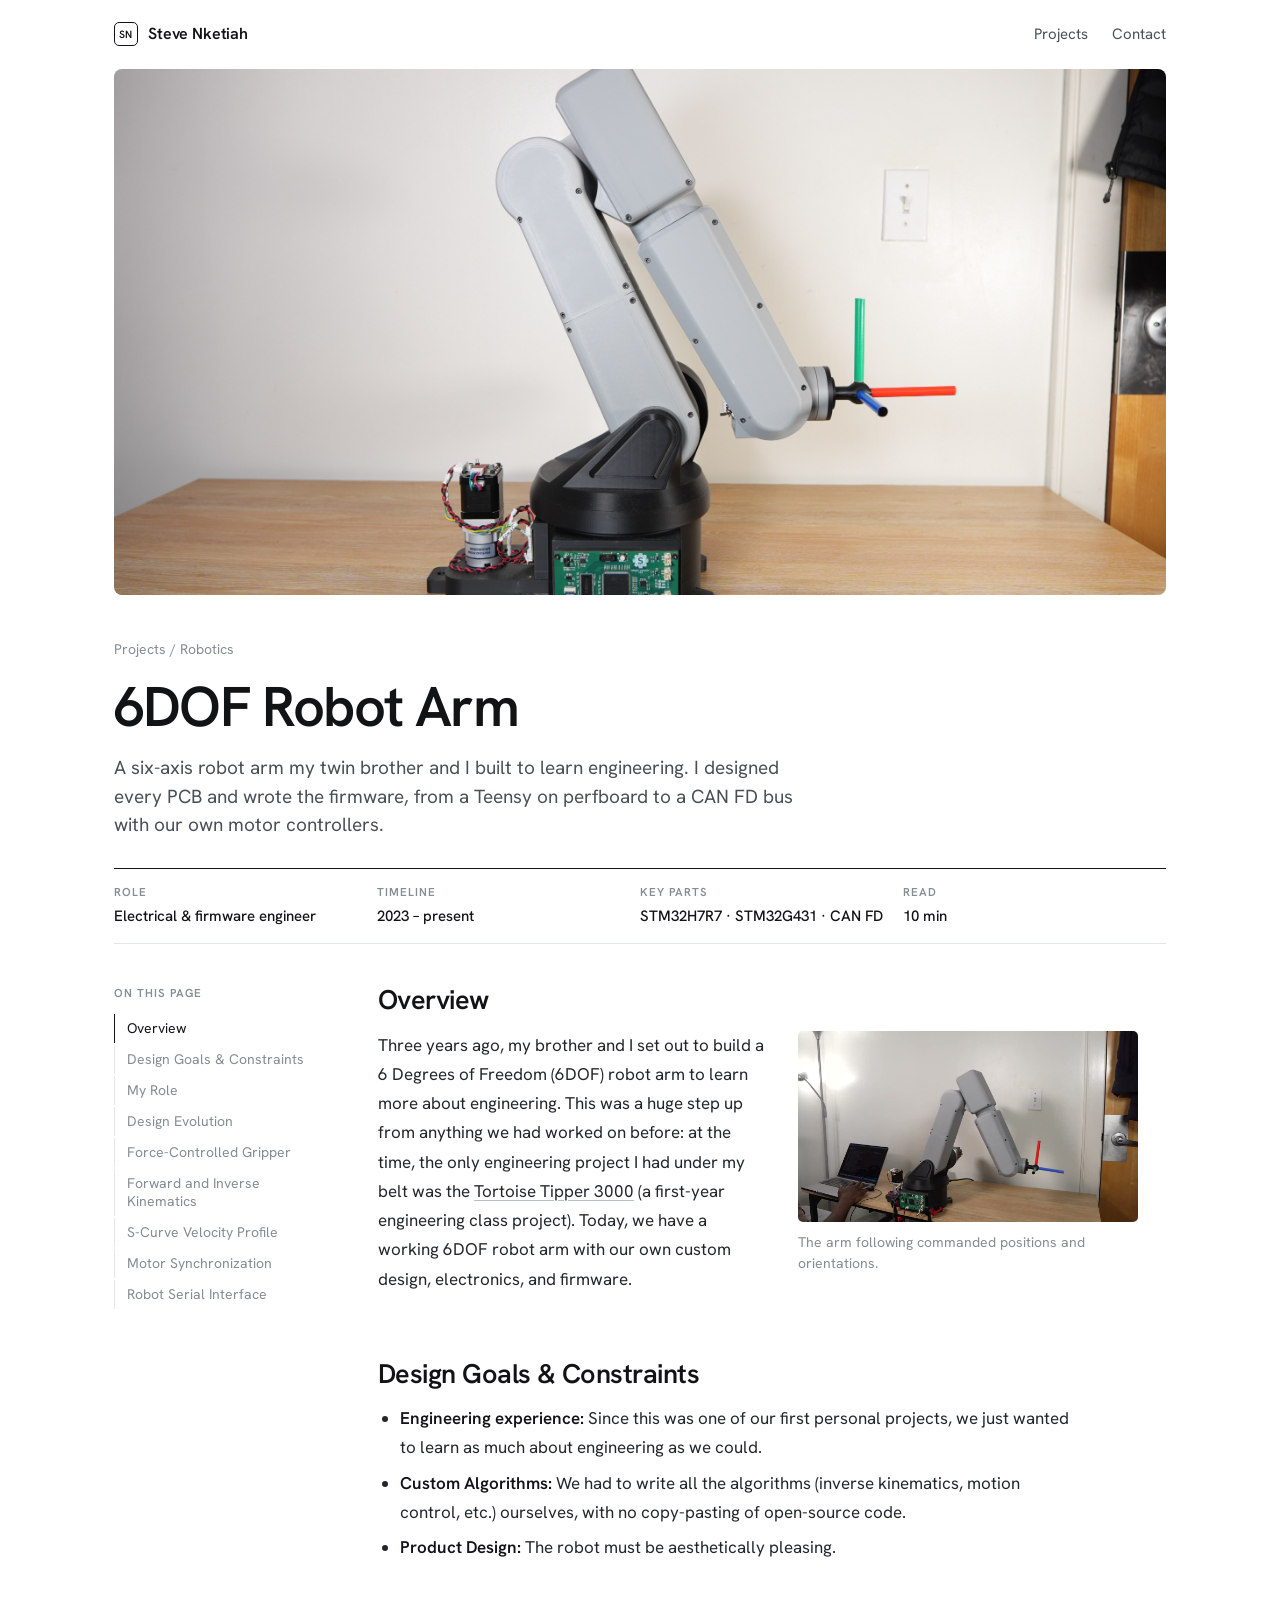
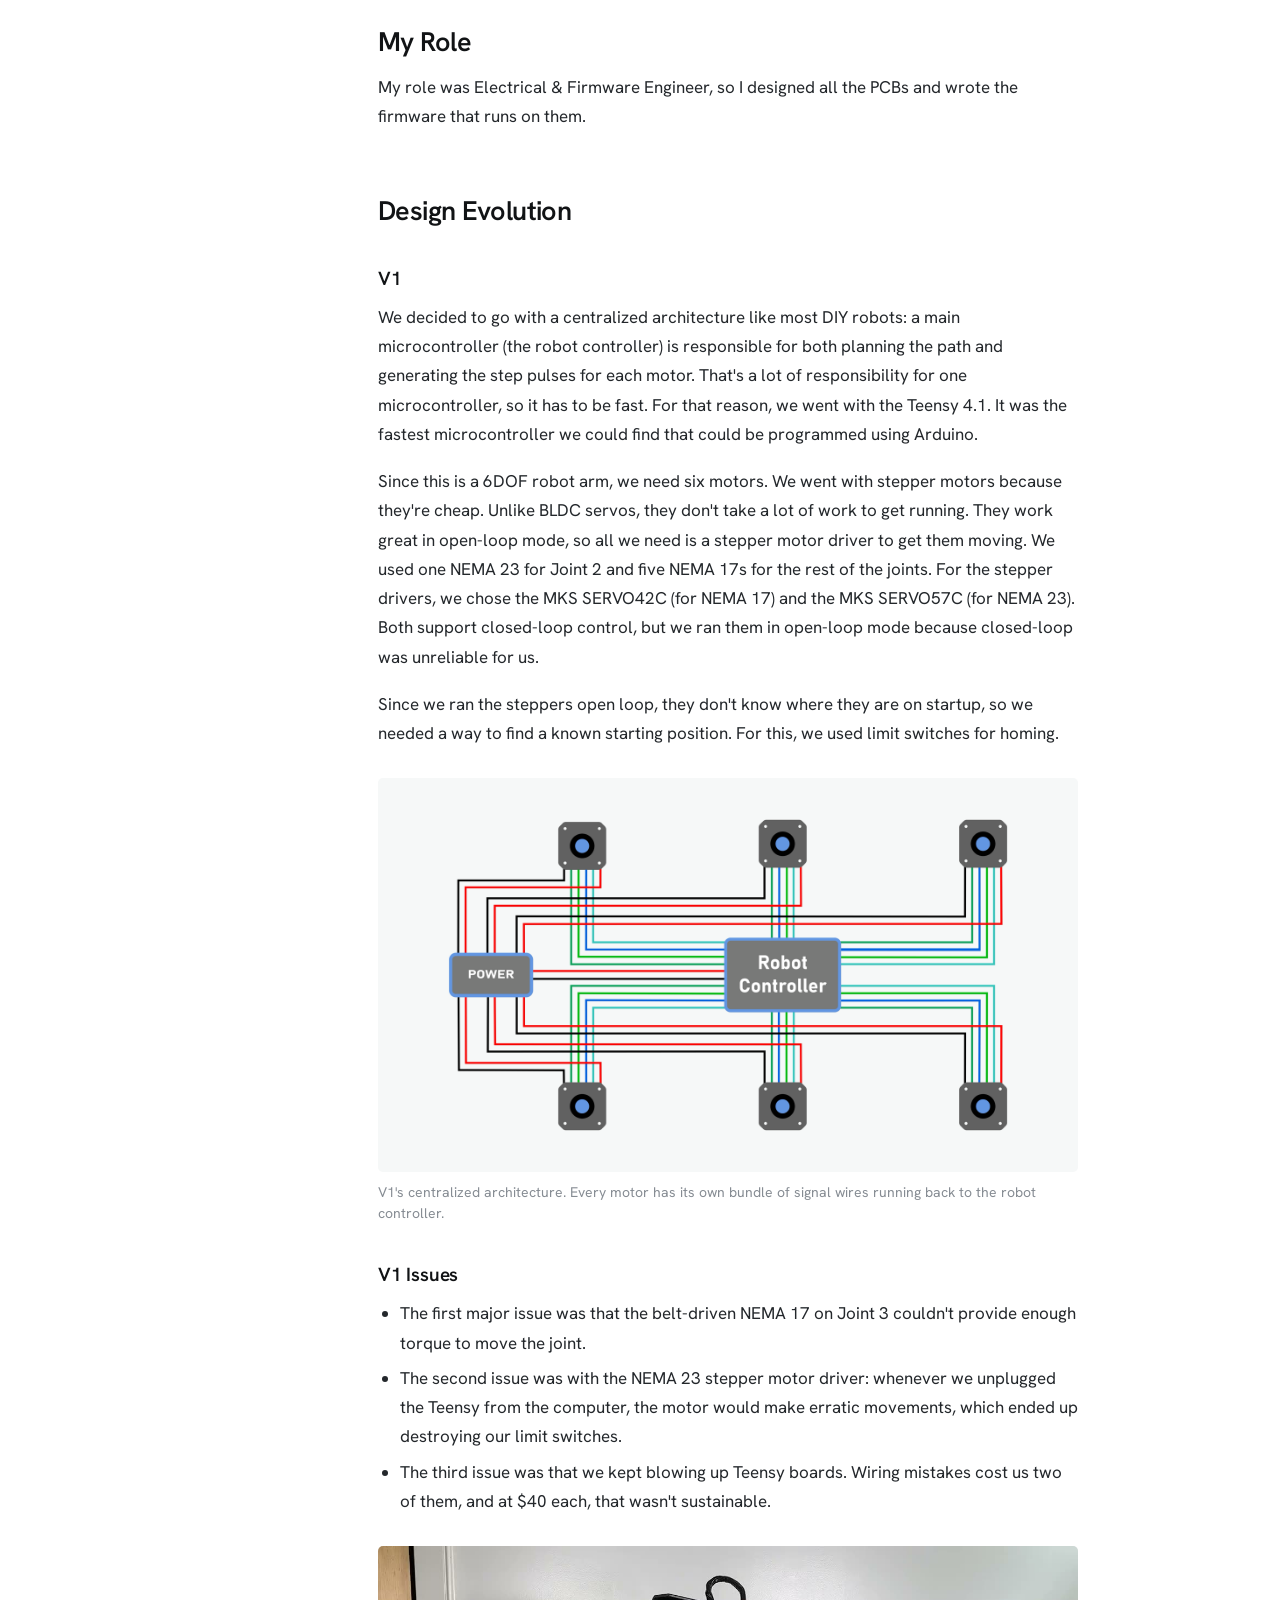
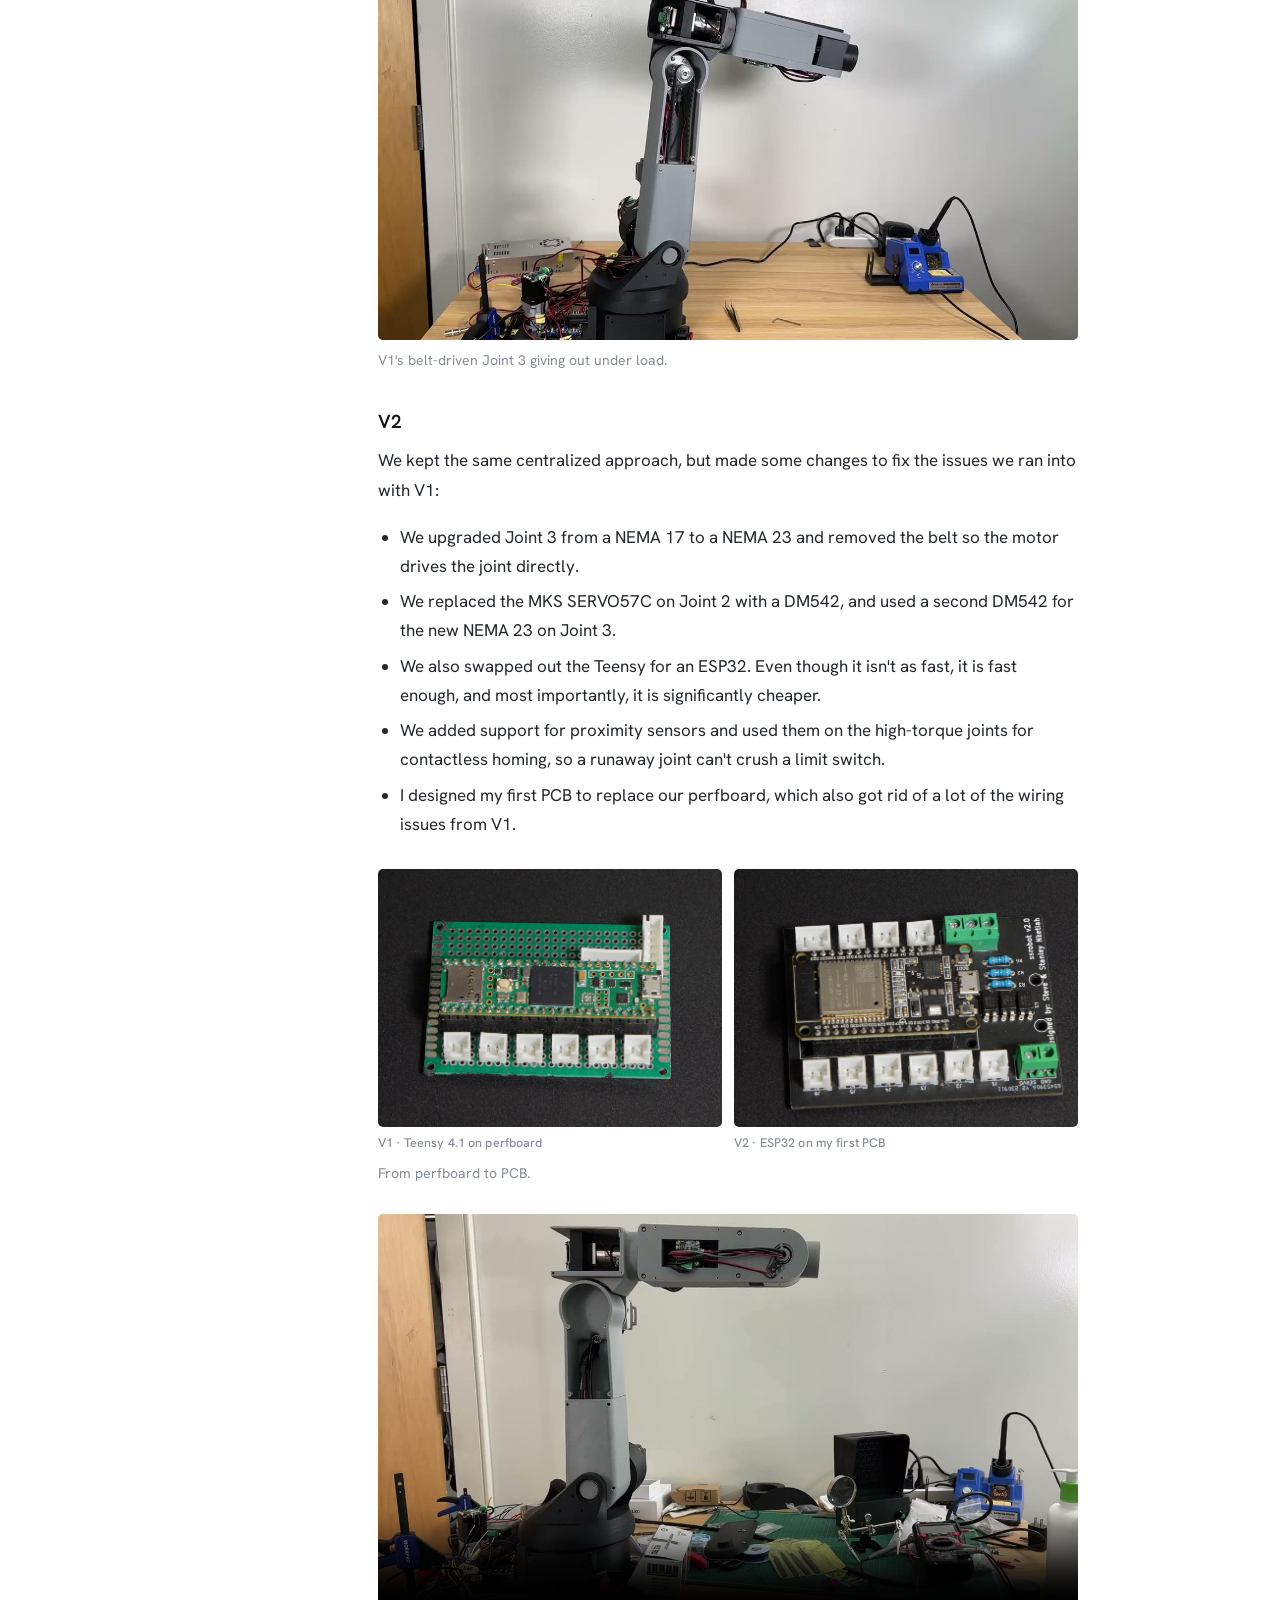
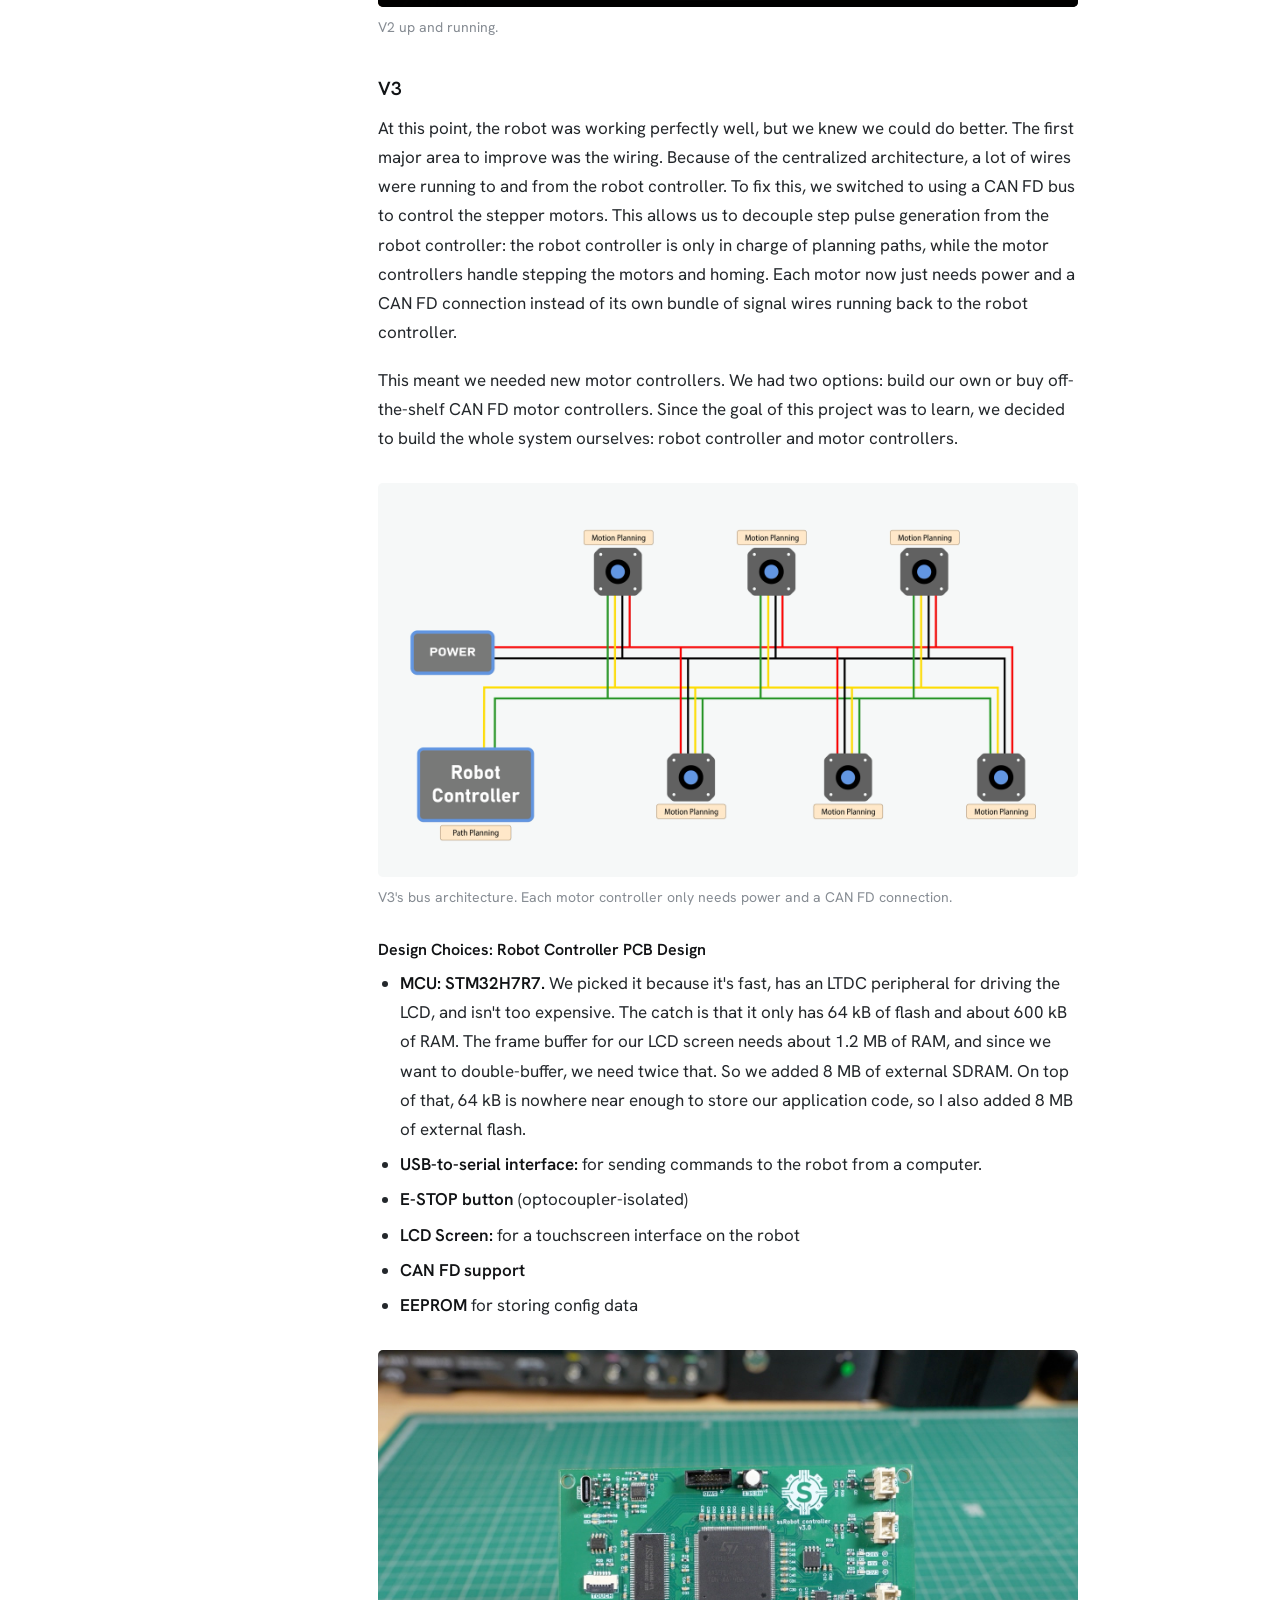
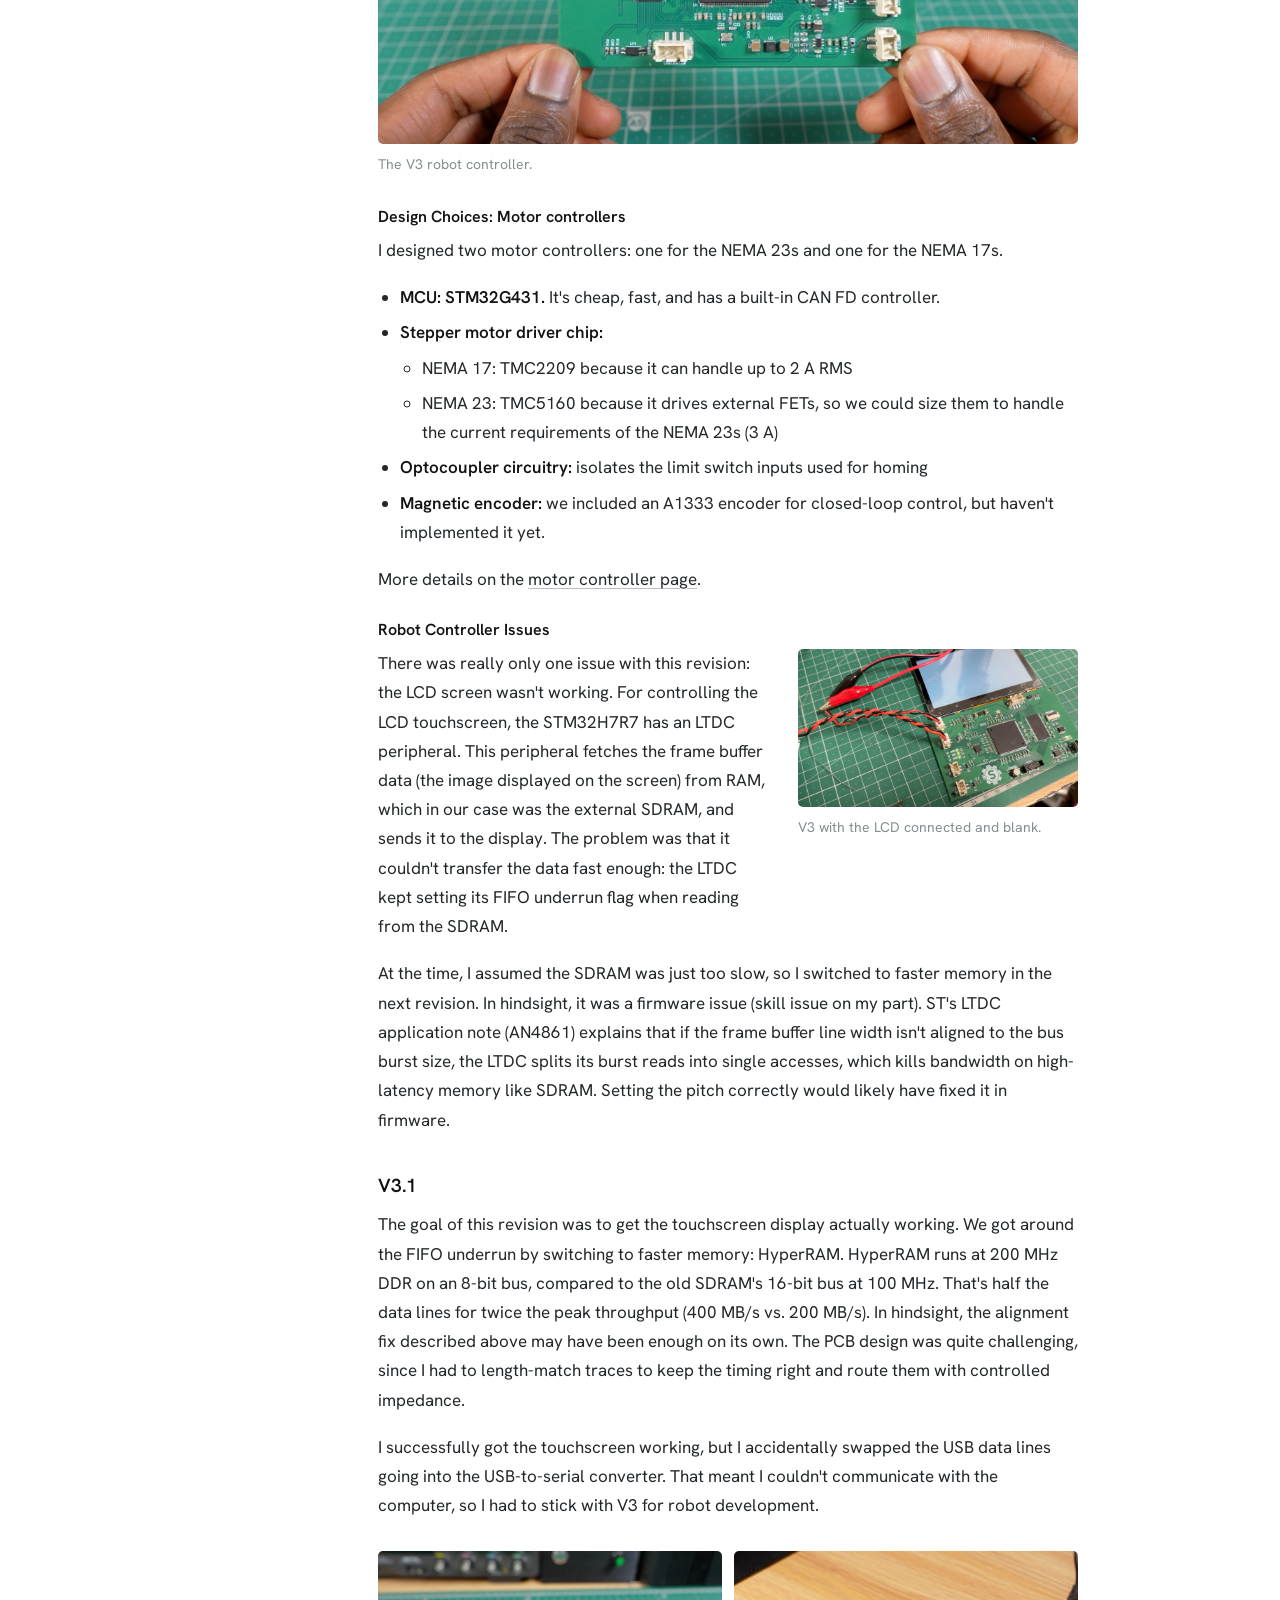
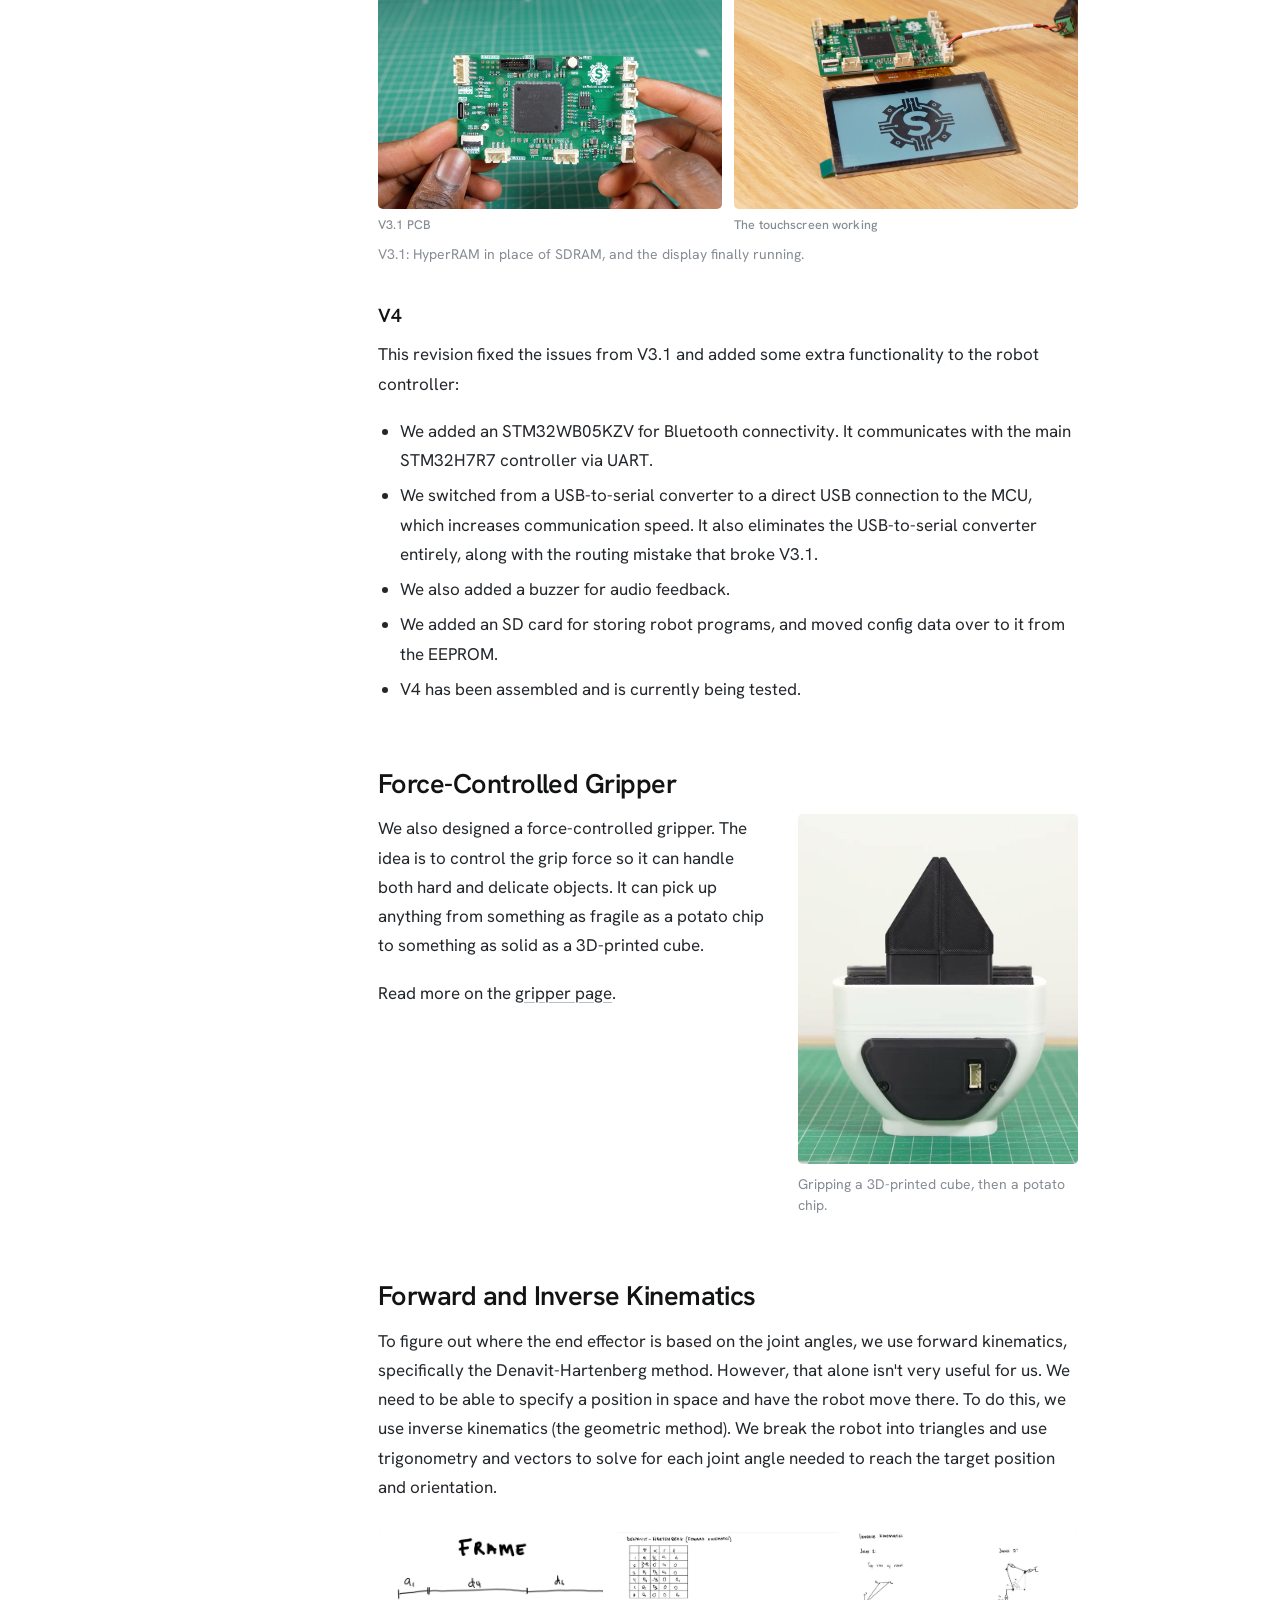
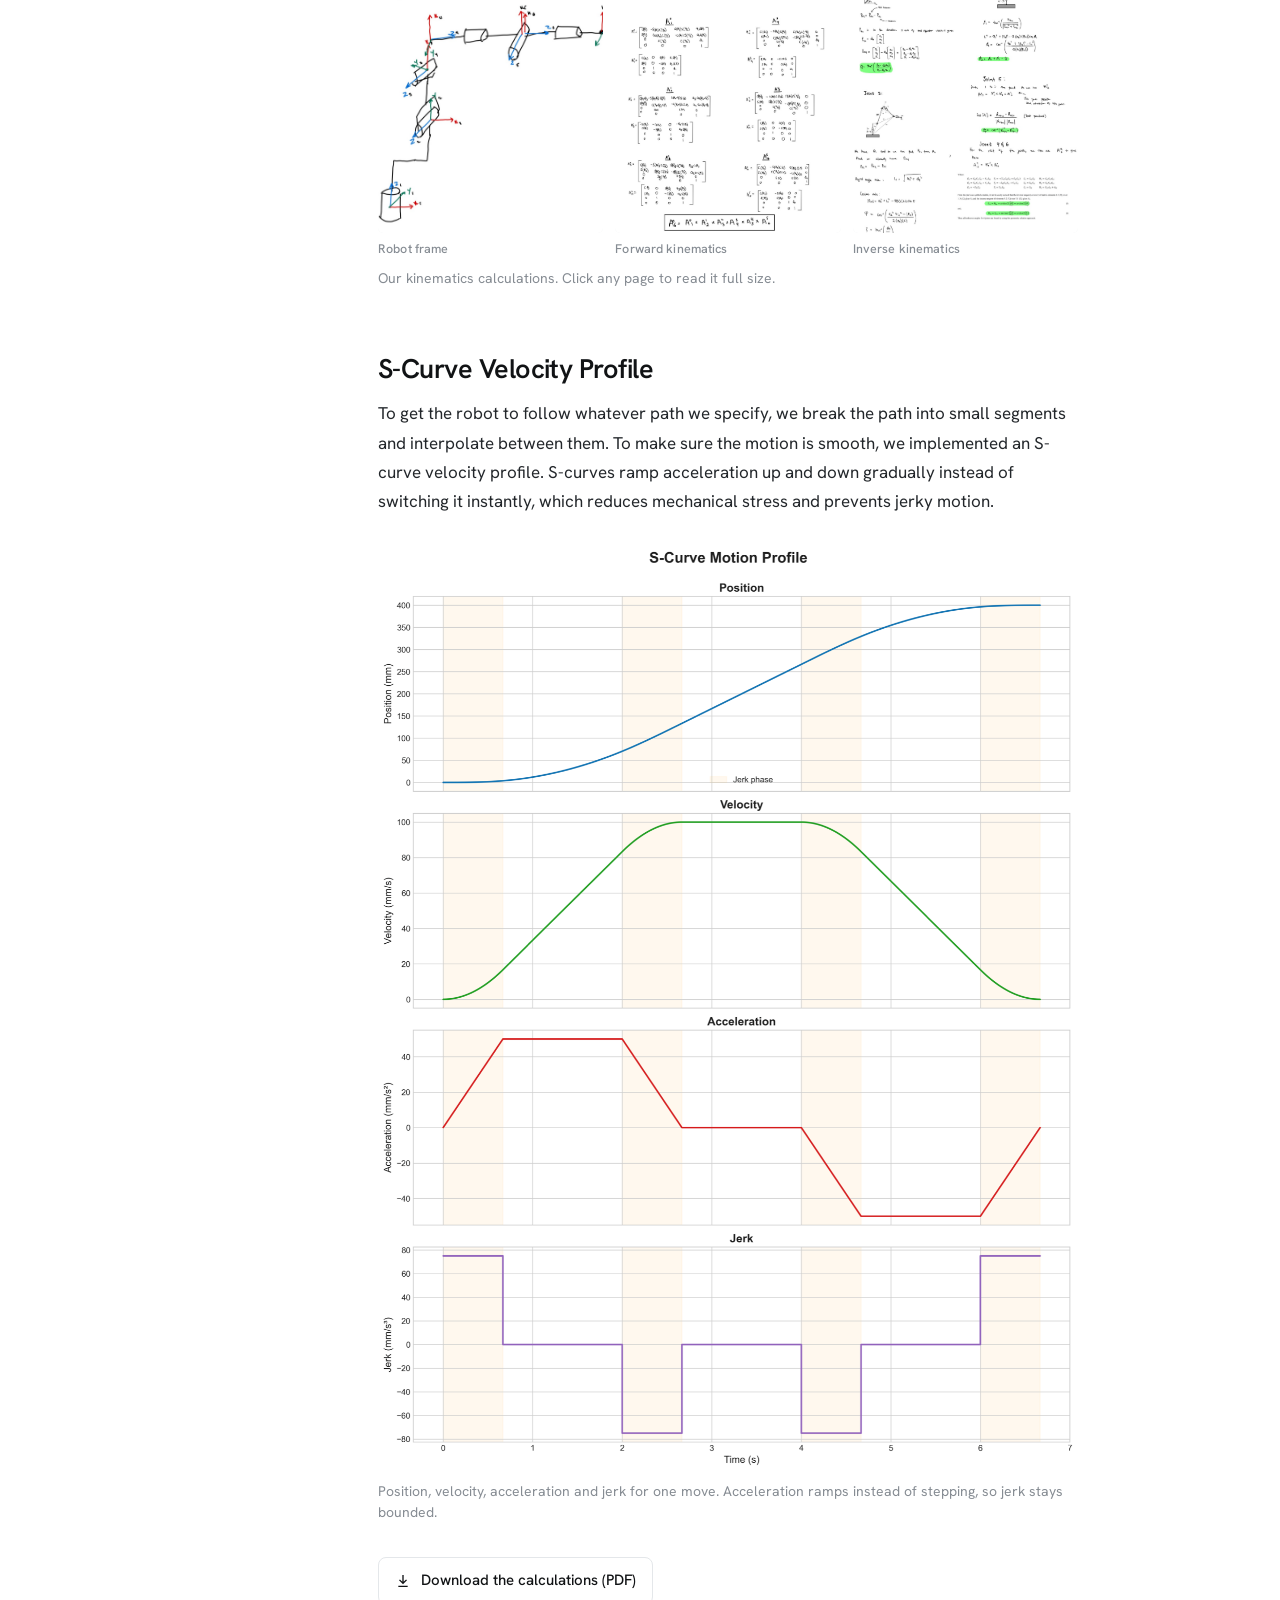
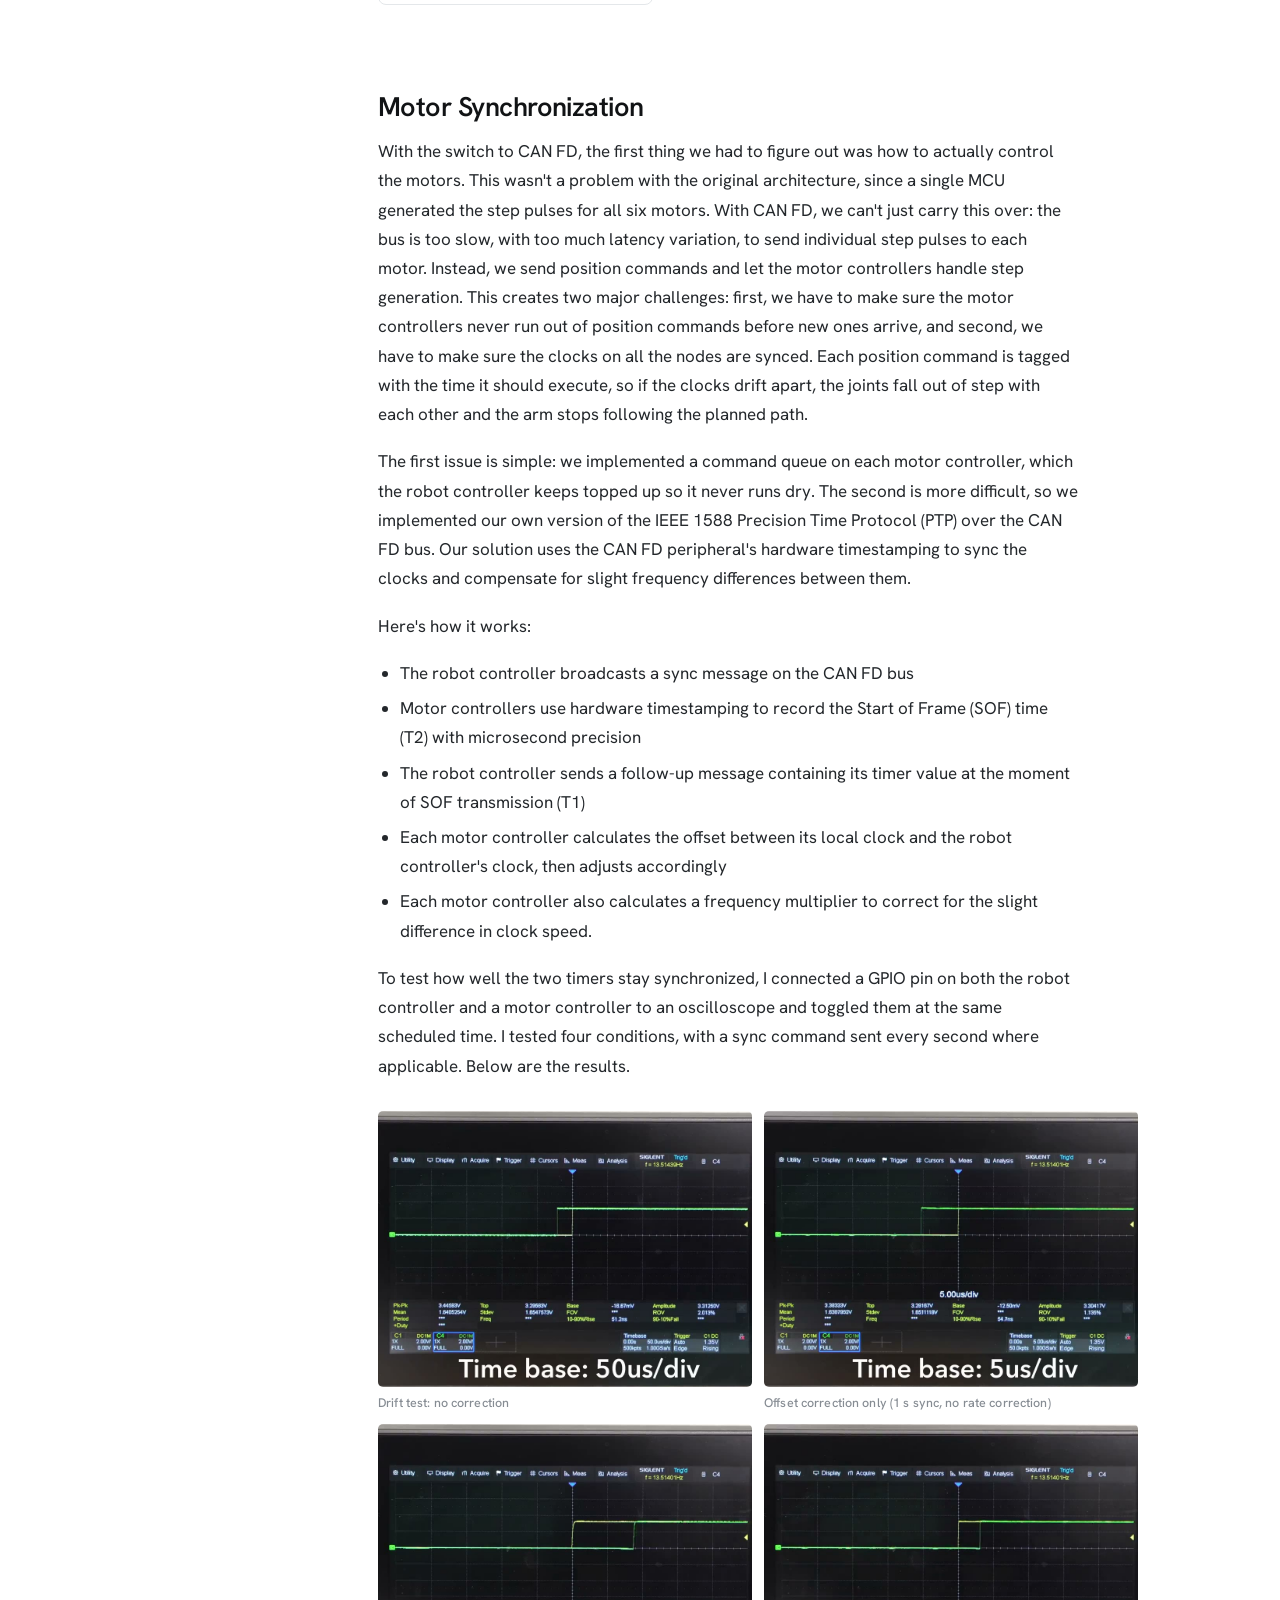
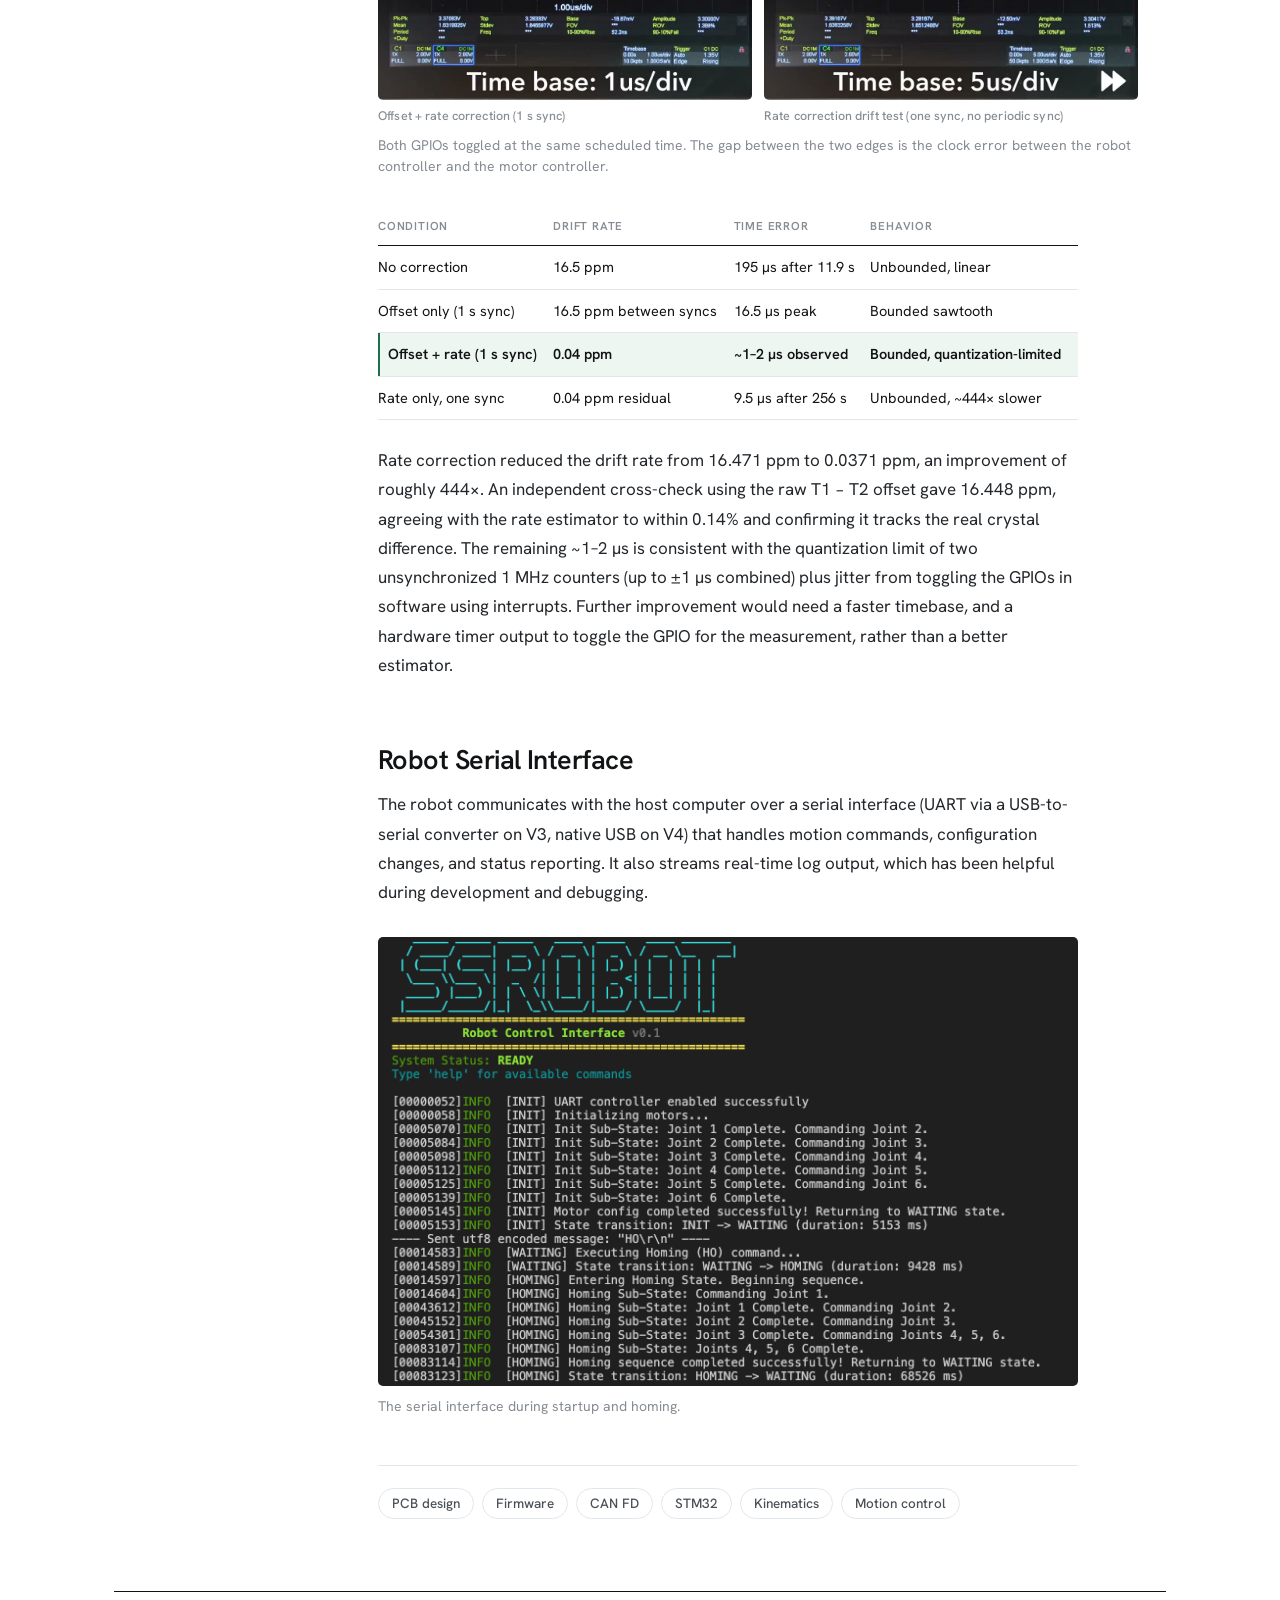
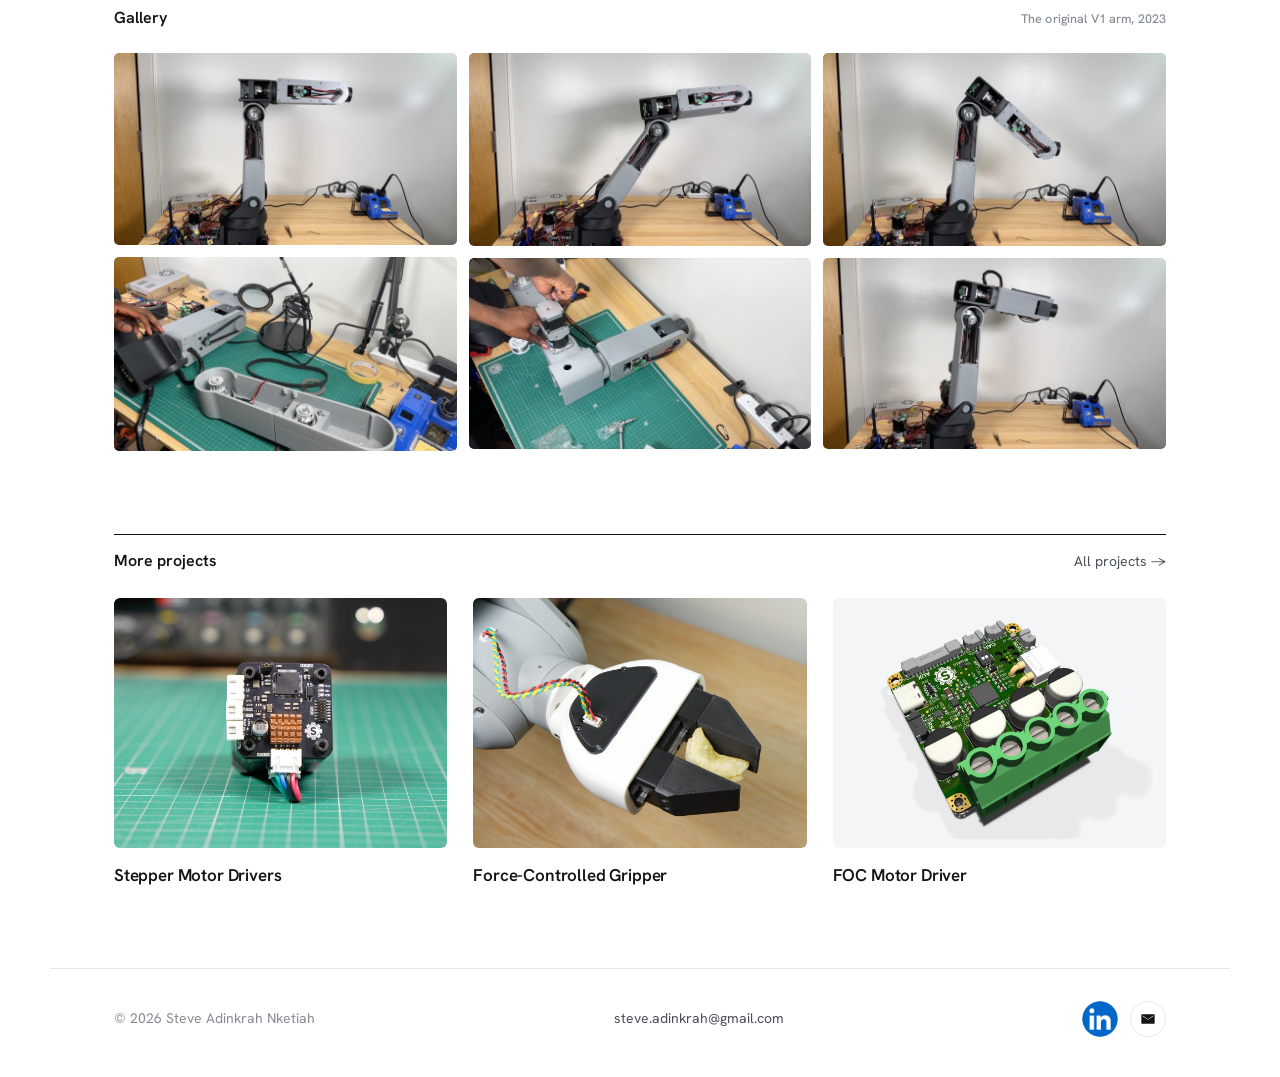
==== projects/6dof-robot-arm/index.html @ 88652e31 "Portfolio website" ====
<!doctype html>
<html lang="en">
<head>
<meta charset="utf-8">
<meta name="viewport" content="width=device-width, initial-scale=1">
<title>6DOF Robot Arm · Steve Nketiah</title>
<meta name="description" content="A six-axis robot arm built with my twin brother: custom robot controller, CAN FD motor controllers, kinematics, motion profiles and clock synchronization.">
<link rel="preconnect" href="https://fonts.googleapis.com">
<link rel="preconnect" href="https://fonts.gstatic.com" crossorigin>
<link rel="stylesheet" href="https://fonts.googleapis.com/css2?family=Hanken+Grotesk:wght@400;500;600;700&display=swap">
<link rel="stylesheet" href="../../assets/css/style.css">
<link rel="icon" href="../../assets/img/favicon.svg" type="image/svg+xml">
<style>
  .scope .cell video { aspect-ratio: 2928 / 2160; object-fit: cover; }
  .calc .cell img { aspect-ratio: 3 / 4; object-fit: cover; object-position: top; }
</style>
</head>
<body>

<nav class="nav">
  <a class="mark" href="../../"><span class="chip">SN</span>Steve Nketiah</a>
  <div class="links"><a href="../../#projects">Projects</a><a href="#contact">Contact</a></div>
</nav>

<div class="cover"><div class="thumb" style="--focus:50% 45%"><img src="../../assets/img/6dof-robot-arm/cover.jpg" alt="The 6DOF robot arm on a workbench with its robot controller mounted on the base"></div></div>

<header class="head">
  <div class="crumb"><a href="../../#projects">Projects</a> / Robotics</div>
  <h1>6DOF Robot Arm</h1>
  <p class="dek">A six-axis robot arm my twin brother and I built to learn engineering. I designed every PCB and wrote the firmware, from a Teensy on perfboard to a CAN FD bus with our own motor controllers.</p>
  <div class="specs">
    <div><span class="eyebrow">Role</span><b>Electrical &amp; firmware engineer</b></div>
    <div><span class="eyebrow">Timeline</span><b>2023 – present</b></div>
    <div><span class="eyebrow">Key parts</span><b>STM32H7R7 · STM32G431 · CAN FD</b></div>
    <div><span class="eyebrow">Read</span><b data-readtime>12 min</b></div>
  </div>
</header>

<div class="body">
  <nav class="toc" aria-label="On this page"><span class="eyebrow">On this page</span></nav>

  <article>
    <h2 id="overview">Overview</h2>
    <div class="side wide-media bleed">
      <div class="text">
        <p>Three years ago, my brother and I set out to build a 6 Degrees of Freedom (6DOF) robot arm to learn more about engineering. This was a huge step up from anything we had worked on before: at the time, the only engineering project I had under my belt was the <a href="../tortoise-tipper-3000/">Tortoise Tipper 3000</a> (a first-year engineering class project). Today, we have a working 6DOF robot arm with our own custom design, electronics, and firmware.</p>
      </div>
      <figure>
        <video data-auto src="../../assets/video/6dof-robot-arm/demo.mp4" poster="../../assets/video/6dof-robot-arm/demo.jpg" preload="metadata" muted playsinline loop></video>
        <figcaption>The arm following commanded positions and orientations.</figcaption>
      </figure>
    </div>

    <h2 id="goals">Design Goals &amp; Constraints</h2>
    <ul>
      <li><strong>Engineering experience:</strong> Since this was one of our first personal projects, we just wanted to learn as much about engineering as we could.</li>
      <li><strong>Custom Algorithms:</strong> We had to write all the algorithms (inverse kinematics, motion control, etc.) ourselves, with no copy-pasting of open-source code.</li>
      <li><strong>Product Design:</strong> The robot must be aesthetically pleasing.</li>
    </ul>

    <h2 id="role">My Role</h2>
    <p>My role was Electrical &amp; Firmware Engineer, so I designed all the PCBs and wrote the firmware that runs on them.</p>

    <h2 id="evolution">Design Evolution</h2>

    <h3 id="v1">V1</h3>
    <p>We decided to go with a centralized architecture like most DIY robots: a main microcontroller (the robot controller) is responsible for both planning the path and generating the step pulses for each motor. That's a lot of responsibility for one microcontroller, so it has to be fast. For that reason, we went with the Teensy 4.1. It was the fastest microcontroller we could find that could be programmed using Arduino.</p>
    <p>Since this is a 6DOF robot arm, we need six motors. We went with stepper motors because they're cheap. Unlike BLDC servos, they don't take a lot of work to get running. They work great in open-loop mode, so all we need is a stepper motor driver to get them moving. We used one NEMA 23 for Joint 2 and five NEMA 17s for the rest of the joints. For the stepper drivers, we chose the MKS SERVO42C (for NEMA 17) and the MKS SERVO57C (for NEMA 23). Both support closed-loop control, but we ran them in open-loop mode because closed-loop was unreliable for us.</p>
    <p>Since we ran the steppers open loop, they don't know where they are on startup, so we needed a way to find a known starting position. For this, we used limit switches for homing.</p>
    <figure>
      <img src="../../assets/img/6dof-robot-arm/centralized-architecture.png" alt="Centralized architecture: power and a bundle of signal wires run from the robot controller to each of the six motors" loading="lazy">
      <figcaption>V1's centralized architecture. Every motor has its own bundle of signal wires running back to the robot controller.</figcaption>
    </figure>

    <h3 id="v1-issues">V1 Issues</h3>
    <ul>
      <li>The first major issue was that the belt-driven NEMA 17 on Joint 3 couldn't provide enough torque to move the joint.</li>
      <li>The second issue was with the NEMA 23 stepper motor driver: whenever we unplugged the Teensy from the computer, the motor would make erratic movements, which ended up destroying our limit switches.</li>
      <li>The third issue was that we kept blowing up Teensy boards. Wiring mistakes cost us two of them, and at $40 each, that wasn't sustainable.</li>
    </ul>
    <figure>
      <video data-auto src="../../assets/video/6dof-robot-arm/v1-joint-3.mp4" poster="../../assets/video/6dof-robot-arm/v1-joint-3.jpg" preload="metadata" muted playsinline loop></video>
      <figcaption>V1's belt-driven Joint 3 giving out under load.</figcaption>
    </figure>

    <h3 id="v2">V2</h3>
    <p>We kept the same centralized approach, but made some changes to fix the issues we ran into with V1:</p>
    <ul>
      <li>We upgraded Joint 3 from a NEMA 17 to a NEMA 23 and removed the belt so the motor drives the joint directly.</li>
      <li>We replaced the MKS SERVO57C on Joint 2 with a DM542, and used a second DM542 for the new NEMA 23 on Joint 3.</li>
      <li>We also swapped out the Teensy for an ESP32. Even though it isn't as fast, it is fast enough, and most importantly, it is significantly cheaper.</li>
      <li>We added support for proximity sensors and used them on the high-torque joints for contactless homing, so a runaway joint can't crush a limit switch.</li>
      <li>I designed my first PCB to replace our perfboard, which also got rid of a lot of the wiring issues from V1.</li>
    </ul>
    <figure>
      <div class="row photo">
        <div class="cell"><img src="../../assets/img/6dof-robot-arm/controller-v1.jpg" alt="V1 robot controller: a Teensy 4.1 on perfboard" loading="lazy"><span class="label">V1 · Teensy 4.1 on perfboard</span></div>
        <div class="cell"><img src="../../assets/img/6dof-robot-arm/controller-v2.jpg" alt="V2 robot controller: an ESP32 on my first custom PCB" loading="lazy"><span class="label">V2 · ESP32 on my first PCB</span></div>
      </div>
      <figcaption>From perfboard to PCB.</figcaption>
    </figure>
    <figure>
      <video controls preload="metadata" src="../../assets/video/6dof-robot-arm/v2.mp4" poster="../../assets/video/6dof-robot-arm/v2.jpg"></video>
      <figcaption>V2 up and running.</figcaption>
    </figure>

    <h3 id="v3">V3</h3>
    <p>At this point, the robot was working perfectly well, but we knew we could do better. The first major area to improve was the wiring. Because of the centralized architecture, a lot of wires were running to and from the robot controller. To fix this, we switched to using a CAN FD bus to control the stepper motors. This allows us to decouple step pulse generation from the robot controller: the robot controller is only in charge of planning paths, while the motor controllers handle stepping the motors and homing. Each motor now just needs power and a CAN FD connection instead of its own bundle of signal wires running back to the robot controller.</p>
    <p>This meant we needed new motor controllers. We had two options: build our own or buy off-the-shelf CAN FD motor controllers. Since the goal of this project was to learn, we decided to build the whole system ourselves: robot controller and motor controllers.</p>
    <figure>
      <img src="../../assets/img/6dof-robot-arm/bus-architecture.png" alt="Bus architecture: the robot controller and six motors share one power line and one CAN FD bus" loading="lazy">
      <figcaption>V3's bus architecture. Each motor controller only needs power and a CAN FD connection.</figcaption>
    </figure>

    <h4>Design Choices: Robot Controller PCB Design</h4>
    <ul>
      <li><strong>MCU: STM32H7R7.</strong> We picked it because it's fast, has an LTDC peripheral for driving the LCD, and isn't too expensive. The catch is that it only has 64 kB of flash and about 600 kB of RAM. The frame buffer for our LCD screen needs about 1.2 MB of RAM, and since we want to double-buffer, we need twice that. So we added 8 MB of external SDRAM. On top of that, 64 kB is nowhere near enough to store our application code, so I also added 8 MB of external flash.</li>
      <li><strong>USB-to-serial interface:</strong> for sending commands to the robot from a computer.</li>
      <li><strong>E-STOP button</strong> (optocoupler-isolated)</li>
      <li><strong>LCD Screen:</strong> for a touchscreen interface on the robot</li>
      <li><strong>CAN FD support</strong></li>
      <li><strong>EEPROM</strong> for storing config data</li>
    </ul>
    <figure>
      <img src="../../assets/img/6dof-robot-arm/controller-v3.jpg" alt="V3 robot controller PCB with the STM32H7R7" loading="lazy">
      <figcaption>The V3 robot controller.</figcaption>
    </figure>

    <h4>Design Choices: Motor controllers</h4>
    <p>I designed two motor controllers: one for the NEMA 23s and one for the NEMA 17s.</p>
    <ul>
      <li><strong>MCU: STM32G431.</strong> It's cheap, fast, and has a built-in CAN FD controller.</li>
      <li><strong>Stepper motor driver chip:</strong>
        <ul>
          <li>NEMA 17: TMC2209 because it can handle up to 2 A RMS</li>
          <li>NEMA 23: TMC5160 because it drives external FETs, so we could size them to handle the current requirements of the NEMA 23s (3 A)</li>
        </ul>
      </li>
      <li><strong>Optocoupler circuitry:</strong> isolates the limit switch inputs used for homing</li>
      <li><strong>Magnetic encoder:</strong> we included an A1333 encoder for closed-loop control, but haven't implemented it yet.</li>
    </ul>
    <p>More details on the <a href="../stepper-motor-drivers/">motor controller page</a>.</p>

    <h4>Robot Controller Issues</h4>
    <div class="side">
      <div class="text">
        <p>There was really only one issue with this revision: the LCD screen wasn't working. For controlling the LCD touchscreen, the STM32H7R7 has an LTDC peripheral. This peripheral fetches the frame buffer data (the image displayed on the screen) from RAM, which in our case was the external SDRAM, and sends it to the display. The problem was that it couldn't transfer the data fast enough: the LTDC kept setting its FIFO underrun flag when reading from the SDRAM.</p>
      </div>
      <figure>
        <img src="../../assets/img/6dof-robot-arm/lcd-not-working.jpg" alt="V3 robot controller with its LCD touchscreen connected but blank" loading="lazy">
        <figcaption>V3 with the LCD connected and blank.</figcaption>
      </figure>
    </div>
    <p>At the time, I assumed the SDRAM was just too slow, so I switched to faster memory in the next revision. In hindsight, it was a firmware issue (skill issue on my part). ST's LTDC application note (AN4861) explains that if the frame buffer line width isn't aligned to the bus burst size, the LTDC splits its burst reads into single accesses, which kills bandwidth on high-latency memory like SDRAM. Setting the pitch correctly would likely have fixed it in firmware.</p>

    <h3 id="v3-1">V3.1</h3>
    <p>The goal of this revision was to get the touchscreen display actually working. We got around the FIFO underrun by switching to faster memory: HyperRAM. HyperRAM runs at 200 MHz DDR on an 8-bit bus, compared to the old SDRAM's 16-bit bus at 100 MHz. That's half the data lines for twice the peak throughput (400 MB/s vs. 200 MB/s). In hindsight, the alignment fix described above may have been enough on its own. The PCB design was quite challenging, since I had to length-match traces to keep the timing right and route them with controlled impedance.</p>
    <p>I successfully got the touchscreen working, but I accidentally swapped the USB data lines going into the USB-to-serial converter. That meant I couldn't communicate with the computer, so I had to stick with V3 for robot development.</p>
    <figure>
      <div class="row photo">
        <div class="cell"><img src="../../assets/img/6dof-robot-arm/controller-v3-1.jpg" alt="V3.1 robot controller PCB with HyperRAM" loading="lazy"><span class="label">V3.1 PCB</span></div>
        <div class="cell"><img src="../../assets/img/6dof-robot-arm/lcd-working.jpg" alt="V3.1 robot controller driving the touchscreen, which shows the robot's logo" loading="lazy"><span class="label">The touchscreen working</span></div>
      </div>
      <figcaption>V3.1: HyperRAM in place of SDRAM, and the display finally running.</figcaption>
    </figure>

    <h3 id="v4">V4</h3>
    <p>This revision fixed the issues from V3.1 and added some extra functionality to the robot controller:</p>
    <ul>
      <li>We added an STM32WB05KZV for Bluetooth connectivity. It communicates with the main STM32H7R7 controller via UART.</li>
      <li>We switched from a USB-to-serial converter to a direct USB connection to the MCU, which increases communication speed. It also eliminates the USB-to-serial converter entirely, along with the routing mistake that broke V3.1.</li>
      <li>We also added a buzzer for audio feedback.</li>
      <li>We added an SD card for storing robot programs, and moved config data over to it from the EEPROM.</li>
      <li>V4 has been assembled and is currently being tested.</li>
    </ul>

    <h2 id="gripper">Force-Controlled Gripper</h2>
    <div class="side">
      <div class="text">
        <p>We also designed a force-controlled gripper. The idea is to control the grip force so it can handle both hard and delicate objects. It can pick up anything from something as fragile as a potato chip to something as solid as a 3D-printed cube.</p>
        <p>Read more on the <a href="../force-controlled-gripper/">gripper page</a>.</p>
      </div>
      <figure>
        <video data-auto src="../../assets/video/6dof-robot-arm/gripper.mp4" poster="../../assets/video/6dof-robot-arm/gripper.jpg" preload="metadata" muted playsinline loop></video>
        <figcaption>Gripping a 3D-printed cube, then a potato chip.</figcaption>
      </figure>
    </div>

    <h2 id="kinematics">Forward and Inverse Kinematics</h2>
    <p>To figure out where the end effector is based on the joint angles, we use forward kinematics, specifically the Denavit-Hartenberg method. However, that alone isn't very useful for us. We need to be able to specify a position in space and have the robot move there. To do this, we use inverse kinematics (the geometric method). We break the robot into triangles and use trigonometry and vectors to solve for each joint angle needed to reach the target position and orientation.</p>
    <figure class="calc">
      <div class="row n3">
        <div class="cell"><img src="../../assets/img/6dof-robot-arm/robot-frame.jpg" alt="Hand-drawn robot frame with the link lengths and joint axes" loading="lazy"><span class="label">Robot frame</span></div>
        <div class="cell"><img src="../../assets/img/6dof-robot-arm/forward-kinematics.jpg" alt="Handwritten Denavit-Hartenberg table and transformation matrices" loading="lazy"><span class="label">Forward kinematics</span></div>
        <div class="cell"><img src="../../assets/img/6dof-robot-arm/inverse-kinematics.jpg" alt="Handwritten geometric inverse kinematics derivation" loading="lazy"><span class="label">Inverse kinematics</span></div>
      </div>
      <figcaption>Our kinematics calculations. Click any page to read it full size.</figcaption>
    </figure>

    <h2 id="s-curve">S-Curve Velocity Profile</h2>
    <p>To get the robot to follow whatever path we specify, we break the path into small segments and interpolate between them. To make sure the motion is smooth, we implemented an S-curve velocity profile. S-curves ramp acceleration up and down gradually instead of switching it instantly, which reduces mechanical stress and prevents jerky motion.</p>
    <figure>
      <img src="../../assets/img/6dof-robot-arm/s-curve-profile.png" alt="Plots of position, velocity, acceleration and jerk over time for the S-curve motion profile" loading="lazy">
      <figcaption>Position, velocity, acceleration and jerk for one move. Acceleration ramps instead of stepping, so jerk stays bounded.</figcaption>
    </figure>
    <a class="download" href="../../assets/files/6dof-robot-arm/motion-profile-calculations.pdf" download><svg viewBox="0 0 24 24" aria-hidden="true"><path d="M11 3h2v10.17l3.59-3.58L18 11l-6 6-6-6 1.41-1.41L11 13.17zM5 19h14v2H5z"/></svg>Download the calculations (PDF)</a>

    <h2 id="sync">Motor Synchronization</h2>
    <p>With the switch to CAN FD, the first thing we had to figure out was how to actually control the motors. This wasn't a problem with the original architecture, since a single MCU generated the step pulses for all six motors. With CAN FD, we can't just carry this over: the bus is too slow, with too much latency variation, to send individual step pulses to each motor. Instead, we send position commands and let the motor controllers handle step generation. This creates two major challenges: first, we have to make sure the motor controllers never run out of position commands before new ones arrive, and second, we have to make sure the clocks on all the nodes are synced. Each position command is tagged with the time it should execute, so if the clocks drift apart, the joints fall out of step with each other and the arm stops following the planned path.</p>
    <p>The first issue is simple: we implemented a command queue on each motor controller, which the robot controller keeps topped up so it never runs dry. The second is more difficult, so we implemented our own version of the IEEE 1588 Precision Time Protocol (PTP) over the CAN FD bus. Our solution uses the CAN FD peripheral's hardware timestamping to sync the clocks and compensate for slight frequency differences between them.</p>
    <p>Here's how it works:</p>
    <ul>
      <li>The robot controller broadcasts a sync message on the CAN FD bus</li>
      <li>Motor controllers use hardware timestamping to record the Start of Frame (SOF) time (T2) with microsecond precision</li>
      <li>The robot controller sends a follow-up message containing its timer value at the moment of SOF transmission (T1)</li>
      <li>Each motor controller calculates the offset between its local clock and the robot controller's clock, then adjusts accordingly</li>
      <li>Each motor controller also calculates a frequency multiplier to correct for the slight difference in clock speed.</li>
    </ul>
    <p>To test how well the two timers stay synchronized, I connected a GPIO pin on both the robot controller and a motor controller to an oscilloscope and toggled them at the same scheduled time. I tested four conditions, with a sync command sent every second where applicable. Below are the results.</p>
    <figure class="wide scope">
      <div class="row">
        <div class="cell"><video data-auto src="../../assets/video/6dof-robot-arm/sync-no-correction.mp4" poster="../../assets/video/6dof-robot-arm/sync-no-correction.jpg" preload="metadata" muted playsinline loop></video><span class="label">Drift test: no correction</span></div>
        <div class="cell"><video data-auto src="../../assets/video/6dof-robot-arm/sync-offset-only.mp4" poster="../../assets/video/6dof-robot-arm/sync-offset-only.jpg" preload="metadata" muted playsinline loop></video><span class="label">Offset correction only (1 s sync, no rate correction)</span></div>
        <div class="cell"><video data-auto src="../../assets/video/6dof-robot-arm/sync-offset-rate.mp4" poster="../../assets/video/6dof-robot-arm/sync-offset-rate.jpg" preload="metadata" muted playsinline loop></video><span class="label">Offset + rate correction (1 s sync)</span></div>
        <div class="cell"><video data-auto src="../../assets/video/6dof-robot-arm/sync-rate-only.mp4" poster="../../assets/video/6dof-robot-arm/sync-rate-only.jpg" preload="metadata" muted playsinline loop></video><span class="label">Rate correction drift test (one sync, no periodic sync)</span></div>
      </div>
      <figcaption>Both GPIOs toggled at the same scheduled time. The gap between the two edges is the clock error between the robot controller and the motor controller.</figcaption>
    </figure>
    <div class="table-wrap"><table>
      <thead><tr><th>Condition</th><th>Drift rate</th><th>Time error</th><th>Behavior</th></tr></thead>
      <tbody>
        <tr><td>No correction</td><td>16.5 ppm</td><td>195 µs after 11.9 s</td><td>Unbounded, linear</td></tr>
        <tr><td>Offset only (1 s sync)</td><td>16.5 ppm between syncs</td><td>16.5 µs peak</td><td>Bounded sawtooth</td></tr>
        <tr class="pick"><td>Offset + rate (1 s sync)</td><td>0.04 ppm</td><td>~1–2 µs observed</td><td>Bounded, quantization-limited</td></tr>
        <tr><td>Rate only, one sync</td><td>0.04 ppm residual</td><td>9.5 µs after 256 s</td><td>Unbounded, ~444× slower</td></tr>
      </tbody>
    </table></div>
    <p>Rate correction reduced the drift rate from 16.471 ppm to 0.0371 ppm, an improvement of roughly 444×. An independent cross-check using the raw T1 − T2 offset gave 16.448 ppm, agreeing with the rate estimator to within 0.14% and confirming it tracks the real crystal difference. The remaining ~1–2 µs is consistent with the quantization limit of two unsynchronized 1 MHz counters (up to ±1 µs combined) plus jitter from toggling the GPIOs in software using interrupts. Further improvement would need a faster timebase, and a hardware timer output to toggle the GPIO for the measurement, rather than a better estimator.</p>

    <h2 id="serial">Robot Serial Interface</h2>
    <p>The robot communicates with the host computer over a serial interface (UART via a USB-to-serial converter on V3, native USB on V4) that handles motion commands, configuration changes, and status reporting. It also streams real-time log output, which has been helpful during development and debugging.</p>
    <figure>
      <img src="../../assets/img/6dof-robot-arm/serial-interface.png" alt="Terminal showing the robot control interface: startup log, motor initialization and a homing sequence" loading="lazy">
      <figcaption>The serial interface during startup and homing.</figcaption>
    </figure>

    <div class="tags"><span class="pill">PCB design</span><span class="pill">Firmware</span><span class="pill">CAN FD</span><span class="pill">STM32</span><span class="pill">Kinematics</span><span class="pill">Motion control</span></div>
  </article>
</div>

<section class="gallery" aria-labelledby="gallery-h">
  <div class="gallery-head"><h2 id="gallery-h">Gallery</h2><span class="label">The original V1 arm, 2023</span></div>
  <div class="gallery-grid">
    <a href="../../assets/img/6dof-robot-arm/gallery/01.jpg"><img src="../../assets/img/6dof-robot-arm/gallery/01-sm.jpg" alt="V1 robot arm" loading="lazy"></a>
    <a href="../../assets/img/6dof-robot-arm/gallery/02.jpg"><img src="../../assets/img/6dof-robot-arm/gallery/02-sm.jpg" alt="Assembling a V1 arm link" loading="lazy"></a>
    <a href="../../assets/img/6dof-robot-arm/gallery/03.jpg"><img src="../../assets/img/6dof-robot-arm/gallery/03-sm.jpg" alt="V1 robot arm" loading="lazy"></a>
    <a href="../../assets/img/6dof-robot-arm/gallery/04.jpg"><img src="../../assets/img/6dof-robot-arm/gallery/04-sm.jpg" alt="Assembling the V1 arm" loading="lazy"></a>
    <a href="../../assets/img/6dof-robot-arm/gallery/05.jpg"><img src="../../assets/img/6dof-robot-arm/gallery/05-sm.jpg" alt="V1 robot arm" loading="lazy"></a>
    <a href="../../assets/img/6dof-robot-arm/gallery/06.jpg"><img src="../../assets/img/6dof-robot-arm/gallery/06-sm.jpg" alt="V1 robot arm" loading="lazy"></a>
  </div>
</section>

<section class="related" aria-labelledby="related-h">
  <div class="related-head"><h2 id="related-h">More projects</h2><a href="../../#projects">All projects →</a></div>
  <div class="grid">
    <a class="card" href="../stepper-motor-drivers/"><div class="thumb"><img src="../../assets/img/stepper-motor-drivers/thumb.jpg" alt="" loading="lazy"></div><div><h3>Stepper Motor Drivers</h3></div></a>
    <a class="card" href="../force-controlled-gripper/"><div class="thumb"><img src="../../assets/img/force-controlled-gripper/thumb.jpg" alt="" loading="lazy"></div><div><h3>Force-Controlled Gripper</h3></div></a>
    <a class="card" href="../foc-motor-driver/"><div class="thumb"><img src="../../assets/img/foc-motor-driver/thumb.jpg" alt="" loading="lazy"></div><div><h3>FOC Motor Driver</h3></div></a>
  </div>
</section>

<footer class="foot" id="contact">
  <span>© 2026 Steve Adinkrah Nketiah</span>
  <a class="text" href="mailto:steve.adinkrah@gmail.com">steve.adinkrah@gmail.com</a>
  <div class="socials">
    <a class="icon li sm" href="https://www.linkedin.com/in/steve-nketiah-0841b5292/" target="_blank" rel="noopener" aria-label="LinkedIn"><img src="../../assets/img/linkedin.png" alt=""></a>
    <a class="icon sm" href="mailto:steve.adinkrah@gmail.com" aria-label="Email"><svg viewBox="0 0 24 24" aria-hidden="true"><path d="M3 5h18a1 1 0 0 1 1 1v12a1 1 0 0 1-1 1H3a1 1 0 0 1-1-1V6a1 1 0 0 1 1-1zm9 7.2L4.4 7H4v.8l8 5.4 8-5.4V7h-.4z"/></svg></a>
  </div>
</footer>

<script src="../../assets/js/site.js"></script>
</body>
</html>
---- assets/css/style.css ----
/* Steve Nketiah — portfolio
   One typeface (Hanken Grotesk) everywhere. White ground. Math uses KaTeX's own LaTeX font. */

:root {
  --paper: #ffffff;
  --ink: #111315;
  --ink-2: #4a5057;
  --ink-3: #868c93;
  --rule: #e4e7ea;
  --wash: #f4f5f6;
  --accent: #1f6f4a;
  --accent-wash: #eef6f1;
  --font: "Hanken Grotesk", ui-sans-serif, system-ui, -apple-system, "Segoe UI", sans-serif;
  --gut: clamp(20px, 5vw, 64px);
  --wrap: 1180px;
  --read: 700px;
  color-scheme: light;
}

*, *::before, *::after { box-sizing: border-box; }
html { -webkit-text-size-adjust: 100%; scroll-behavior: smooth; }
@media (prefers-reduced-motion: reduce) { html { scroll-behavior: auto; } }
body {
  margin: 0;
  background: var(--paper);
  color: var(--ink);
  font-family: var(--font);
  font-size: 16px;
  line-height: 1.55;
  -webkit-font-smoothing: antialiased;
}
img, video, svg { max-width: 100%; display: block; }
a { color: inherit; }
:focus-visible { outline: 2px solid var(--accent); outline-offset: 2px; border-radius: 2px; }
.sr-only { position: absolute; width: 1px; height: 1px; overflow: hidden; clip: rect(0 0 0 0); white-space: nowrap; }

/* ---------- nav + footer ---------- */
.nav {
  max-width: var(--wrap); margin: 0 auto; padding: 22px var(--gut);
  display: flex; align-items: center; justify-content: space-between; gap: 16px; flex-wrap: wrap;
}
.mark { display: flex; align-items: center; gap: 10px; font-weight: 600; letter-spacing: -.01em; text-decoration: none; }
.mark .chip {
  width: 24px; height: 24px; border: 1.5px solid var(--ink); border-radius: 5px;
  display: grid; place-items: center; font-size: 10.5px; font-weight: 600; letter-spacing: .02em;
}
.links { display: flex; gap: 24px; font-size: 15px; color: var(--ink-2); }
.links a { text-decoration: none; }
.links a:hover, .links a[aria-current="page"] { color: var(--ink); }

.foot {
  max-width: var(--wrap); margin: 0 auto; padding: 32px var(--gut) 40px;
  border-top: 1px solid var(--rule);
  display: flex; justify-content: space-between; align-items: center; gap: 16px; flex-wrap: wrap;
  font-size: 14px; color: var(--ink-3);
}
.foot .socials { margin: 0; }
.foot a.text { color: var(--ink-2); text-decoration: none; }
.foot a.text:hover { color: var(--ink); }

/* social icons */
.socials { display: flex; gap: 12px; align-items: center; }
.icon {
  width: 44px; height: 44px; border-radius: 50%; border: 1px solid var(--rule);
  display: grid; place-items: center; color: var(--ink); text-decoration: none;
  transition: border-color .15s, transform .15s;
}
.icon:hover { border-color: var(--ink); }
.icon svg { width: 19px; height: 19px; fill: currentColor; }
.icon.li { border: 0; overflow: hidden; }
.icon.li img { width: 100%; height: 100%; }
.icon.li:hover { transform: scale(1.06); }
.icon.sm { width: 36px; height: 36px; }
.icon.sm svg { width: 16px; height: 16px; }
@media (prefers-reduced-motion: reduce) { .icon.li:hover { transform: none; } }

/* labels */
.label { font-size: 12.5px; font-weight: 500; letter-spacing: .01em; color: var(--ink-3); }
.eyebrow { font-size: 11.5px; font-weight: 600; letter-spacing: .09em; text-transform: uppercase; color: var(--ink-3); }

/* ---------- homepage ---------- */
.home-hero {
  max-width: var(--wrap); margin: 0 auto; padding: 64px var(--gut) 56px;
  display: flex; flex-direction: column; align-items: center; text-align: center; gap: 22px;
}
.avatar {
  width: clamp(168px, 22vw, 224px); height: auto; aspect-ratio: 1; border-radius: 50%;
  object-fit: cover; object-position: 50% 22%; background: var(--wash);
}
.home-hero h1 { font-size: clamp(32px, 4.2vw, 46px); line-height: 1.1; letter-spacing: -.025em; font-weight: 600; margin: 0 0 10px; }
.home-hero p { margin: 0 auto; color: var(--ink-2); max-width: 56ch; font-size: 17px; }
.home-hero .socials { justify-content: center; margin-top: 22px; }

.projects { max-width: var(--wrap); margin: 0 auto; padding: 8px var(--gut) 80px; }
.projects-head { display: flex; justify-content: space-between; align-items: center; gap: 16px; flex-wrap: wrap; margin-bottom: 24px; }
.projects-head h2 { font-size: 15px; font-weight: 600; margin: 0; }
.filters { display: flex; gap: 8px; flex-wrap: wrap; }
.pill {
  font: 500 13.5px/1 var(--font); padding: 8px 13px; border-radius: 999px;
  border: 1px solid var(--rule); background: var(--paper); color: var(--ink-2); cursor: pointer;
}
.pill:hover { border-color: #c9cdd2; color: var(--ink); }
.pill[aria-pressed="true"] { border-color: var(--ink); color: var(--ink); }
span.pill { cursor: default; }

.grid { display: grid; grid-template-columns: repeat(3, minmax(0, 1fr)); gap: 40px 26px; }
.card { text-decoration: none; display: flex; flex-direction: column; gap: 14px; }
.card .thumb { aspect-ratio: 4 / 3; border-radius: 6px; }
.card .meta { display: flex; justify-content: space-between; align-items: baseline; gap: 12px; }
.card h3 { margin: 0; font-size: 17px; font-weight: 600; letter-spacing: -.01em; }
.card p { margin: 4px 0 0; color: var(--ink-2); font-size: 14.5px; }
.card:hover h3 { color: var(--accent); }
.badge { font-size: 11.5px; font-weight: 600; color: var(--accent); background: var(--accent-wash); padding: 3px 8px; border-radius: 999px; white-space: nowrap; }

.thumb { background: var(--wash); overflow: hidden; }
.thumb img, .thumb video { width: 100%; height: 100%; object-fit: cover; transition: transform .5s ease; }
a:hover .thumb img { transform: scale(1.03); }
@media (prefers-reduced-motion: reduce) { .thumb img { transition: none; } a:hover .thumb img { transform: none; } }

/* ---------- article ---------- */
.cover { max-width: var(--wrap); margin: 0 auto; padding: 0 var(--gut); }
.cover .thumb { aspect-ratio: 2 / 1; border-radius: 8px; }
.cover img { object-position: var(--focus, 50% 50%); }

.head { max-width: var(--wrap); margin: 0 auto; padding: 44px var(--gut) 8px; display: grid; gap: 18px; }
.crumb { font-size: 14px; color: var(--ink-3); }
.crumb a { text-decoration: none; }
.crumb a:hover { color: var(--ink); }
.head h1 { font-size: clamp(34px, 5vw, 56px); line-height: 1.03; letter-spacing: -.032em; font-weight: 600; margin: 0; max-width: 22ch; text-wrap: balance; }
.dek { font-size: 19px; line-height: 1.5; color: var(--ink-2); max-width: 62ch; margin: 0; }
.specs { display: grid; grid-template-columns: repeat(4, minmax(0, 1fr)); border-top: 1px solid var(--ink); border-bottom: 1px solid var(--rule); margin-top: 10px; }
.specs div { padding: 14px 16px 14px 0; min-width: 0; }
.specs .eyebrow { display: block; margin-bottom: 4px; }
.specs b { font-weight: 500; font-size: 15px; }

.body { max-width: var(--wrap); margin: 0 auto; padding: 32px var(--gut) 72px; display: grid; grid-template-columns: 200px minmax(0, 1fr); gap: 64px; }
.toc { position: sticky; top: 24px; align-self: start; display: grid; gap: 2px; font-size: 14px; max-height: calc(100vh - 48px); overflow-y: auto; }
.toc .eyebrow { margin-bottom: 10px; }
.toc a { text-decoration: none; color: var(--ink-3); padding: 5px 0 5px 12px; border-left: 1px solid var(--rule); line-height: 1.35; }
.toc a:hover { color: var(--ink-2); }
.toc a.on { color: var(--ink); border-left-color: var(--ink); }

article { max-width: var(--read); min-width: 0; }
article > *:first-child { margin-top: 0; }
article h2 { font-size: 27px; letter-spacing: -.02em; line-height: 1.2; font-weight: 600; margin: 64px 0 14px; scroll-margin-top: 24px; text-wrap: balance; }
article h3 { font-size: 19px; letter-spacing: -.01em; font-weight: 600; margin: 36px 0 10px; scroll-margin-top: 24px; }
article h4 { font-size: 16px; font-weight: 600; margin: 24px 0 6px; }
article p, article li { font-size: 17px; line-height: 1.72; color: #23272b; }
article p { margin: 0 0 18px; }
article ul, article ol { padding-left: 22px; margin: 0 0 18px; }
article li { margin-bottom: 6px; }
article li > ul { margin: 6px 0 0; }
article a { text-decoration: underline; text-underline-offset: 3px; text-decoration-color: #b9bec4; }
article a:hover { text-decoration-color: var(--ink); }
article strong { font-weight: 600; color: var(--ink); }
article code { font-size: .92em; background: var(--wash); padding: 1px 5px; border-radius: 4px; }

figure { margin: 30px 0; }
figure img, figure video { border-radius: 5px; background: var(--wash); width: 100%; height: auto; }
figure img { cursor: zoom-in; }
figcaption { font-size: 14px; line-height: 1.5; color: var(--ink-3); margin-top: 10px; }
figcaption a { color: inherit; }

/* image wider than the text column, on desktop */
@media (min-width: 1100px) { figure.wide { margin-right: -60px; } }
@media (min-width: 1300px) { figure.wide { margin-right: -180px; } }

/* rows of media */
.row { display: grid; gap: 12px; grid-template-columns: repeat(var(--n, 2), minmax(0, 1fr)); align-items: start; }
.row.n3 { --n: 3; }
.row.n4 { --n: 4; }
.row .cell { display: grid; gap: 6px; min-width: 0; }
.row .cell .label { display: block; }
.row img, .row video { aspect-ratio: var(--ar, auto); object-fit: cover; }
.row.square { --ar: 1; }
.row.photo { --ar: 4 / 3; }

/* text beside media (media on the right) */
.side { display: grid; grid-template-columns: minmax(0, 1fr) minmax(0, var(--side-w, 280px)); gap: 28px; align-items: start; margin: 0 0 18px; }
.side > .text > *:last-child { margin-bottom: 0; }
.side figure { margin: 0; }
.side.wide-media { --side-w: 340px; }
@media (min-width: 1100px) { .side.bleed { margin-right: -60px; --side-w: 340px; } }
@media (min-width: 1300px) { .side.bleed { margin-right: -160px; --side-w: 380px; } }

/* callout */
.callout { border-left: 2px solid var(--accent); padding: 6px 0 6px 20px; margin: 26px 0; }
.callout p { font-size: 16px; color: var(--ink-2); margin: 0 0 8px; }
.callout p:last-child { margin: 0; }
.callout b, .callout strong { color: var(--ink); }
.note { background: var(--wash); border-radius: 8px; padding: 16px 20px; margin: 26px 0; font-size: 15.5px; color: var(--ink-2); }
.note p { font-size: 15.5px; margin: 0; }

/* tables */
.table-wrap { overflow-x: auto; margin: 26px 0; -webkit-overflow-scrolling: touch; }
table { border-collapse: collapse; width: 100%; font-size: 14.5px; font-variant-numeric: tabular-nums; }
th { font-size: 11.5px; font-weight: 600; letter-spacing: .07em; text-transform: uppercase; color: var(--ink-3); text-align: left; padding: 10px 14px 10px 0; border-bottom: 1px solid var(--ink); white-space: nowrap; vertical-align: bottom; }
td { padding: 10px 14px 10px 0; border-bottom: 1px solid var(--rule); vertical-align: top; }
td.num, th.num { text-align: right; }
tr.pick td { background: var(--accent-wash); font-weight: 600; color: var(--ink); }
tr.pick td:first-child { box-shadow: inset 2px 0 0 var(--accent); padding-left: 10px; }
tr.total td { font-weight: 600; border-top: 1px solid var(--ink); border-bottom: 0; }
.table-wrap.wide { margin-right: 0; }
@media (min-width: 1100px) { .table-wrap.wide { margin-right: -60px; } }
@media (min-width: 1300px) { .table-wrap.wide { margin-right: -180px; } }
.table-note { font-size: 13.5px; color: var(--ink-3); margin-top: -14px; }

/* design evolution: versions side by side, no borders */
.evo { display: grid; grid-template-columns: repeat(var(--n, 3), minmax(0, 1fr)); gap: 24px; margin: 22px 0 34px; }
.evo.n2 { --n: 2; }
.evo .ver { min-width: 0; }
.evo h4 { margin: 0 0 10px; }
.evo img { border-radius: 5px; aspect-ratio: 4 / 3; object-fit: cover; width: 100%; background: var(--wash); cursor: zoom-in; }
.evo ul { margin: 14px 0 0; padding-left: 18px; }
.evo li { font-size: 15.5px; line-height: 1.55; }

/* math + LaTeX diagrams */
.math { overflow-x: auto; overflow-y: hidden; margin: 22px 0; padding: 4px 0; }
.math .katex-display { margin: 0; }
.katex { font-size: 1.08em; }
.tex-fig { margin: 28px 0; }
.tex-fig img, .tex-fig svg { margin: 0 auto; width: auto; max-width: 100%; background: none; cursor: default; border-radius: 0; }
.tex-fig.scroll { overflow-x: auto; }
.tex-fig.scroll img { max-width: none; }

/* download link */
.download { display: inline-flex; align-items: center; gap: 10px; padding: 11px 16px; border: 1px solid var(--rule); border-radius: 8px; text-decoration: none !important; font-size: 15px; font-weight: 500; color: var(--ink); margin: 4px 0 22px; }
.download:hover { border-color: var(--ink); }
.download svg { width: 16px; height: 16px; fill: currentColor; }

.tags { display: flex; gap: 8px; flex-wrap: wrap; margin-top: 48px; padding-top: 22px; border-top: 1px solid var(--rule); }

/* gallery */
.gallery { max-width: var(--wrap); margin: 0 auto; padding: 0 var(--gut) 72px; }
.gallery-head { display: flex; justify-content: space-between; align-items: baseline; border-top: 1px solid var(--ink); padding-top: 14px; margin-bottom: 22px; }
.gallery-head h2 { font-size: 16px; font-weight: 600; margin: 0; }
.gallery-grid { columns: 3 260px; column-gap: 12px; }
.gallery-grid a { display: block; margin-bottom: 12px; break-inside: avoid; border-radius: 5px; overflow: hidden; background: var(--wash); cursor: zoom-in; }
.gallery-grid img { width: 100%; height: auto; transition: opacity .2s; }
.gallery-grid a:hover img { opacity: .9; }

/* related */
.related { max-width: var(--wrap); margin: 0 auto; padding: 0 var(--gut) 80px; }
.related-head { display: flex; justify-content: space-between; align-items: baseline; border-top: 1px solid var(--ink); padding-top: 14px; margin-bottom: 24px; }
.related-head h2 { font-size: 16px; font-weight: 600; margin: 0; }
.related-head a { font-size: 14px; color: var(--ink-2); text-decoration: none; }
.related .grid { gap: 26px; }

/* lightbox */
.lightbox { border: 0; padding: 0; background: transparent; max-width: 100vw; max-height: 100vh; width: 100vw; height: 100vh; }
.lightbox::backdrop { background: rgba(255, 255, 255, .96); }
.lightbox .inner { width: 100%; height: 100%; display: grid; place-items: center; padding: 56px 16px 24px; }
.lightbox img { max-width: min(1600px, 100%); max-height: calc(100vh - 120px); width: auto; height: auto; object-fit: contain; border-radius: 4px; box-shadow: 0 10px 40px rgba(0, 0, 0, .12); }
.lightbox p { text-align: center; color: var(--ink-3); font-size: 14px; margin: 12px 0 0; max-width: 70ch; }
.lightbox button { position: fixed; top: 14px; right: 16px; width: 40px; height: 40px; border-radius: 50%; border: 1px solid var(--rule); background: var(--paper); font: 400 22px/1 var(--font); color: var(--ink); cursor: pointer; }
.lightbox .prev, .lightbox .next { top: 50%; transform: translateY(-50%); }
.lightbox .prev { left: 16px; right: auto; }
.lightbox .next { right: 16px; }

/* ---------- responsive ---------- */
@media (max-width: 980px) {
  .body { grid-template-columns: 1fr; gap: 0; }
  .toc { display: none; }
  .grid { grid-template-columns: repeat(2, minmax(0, 1fr)); }
}
@media (max-width: 720px) {
  .specs { grid-template-columns: repeat(2, minmax(0, 1fr)); }
  .side { grid-template-columns: 1fr; }
  .side figure { max-width: 420px; }
  .evo { grid-template-columns: 1fr; gap: 36px; }
  .row.n3, .row.n4 { --n: 2; }
  .cover .thumb { aspect-ratio: 4 / 3; }
  article h2 { font-size: 24px; margin-top: 52px; }
}
@media (max-width: 540px) {
  .grid { grid-template-columns: 1fr; }
  .row { --n: 1 !important; }
  .links { gap: 16px; }
  .dek { font-size: 17px; }
  article p, article li { font-size: 16.5px; }
}
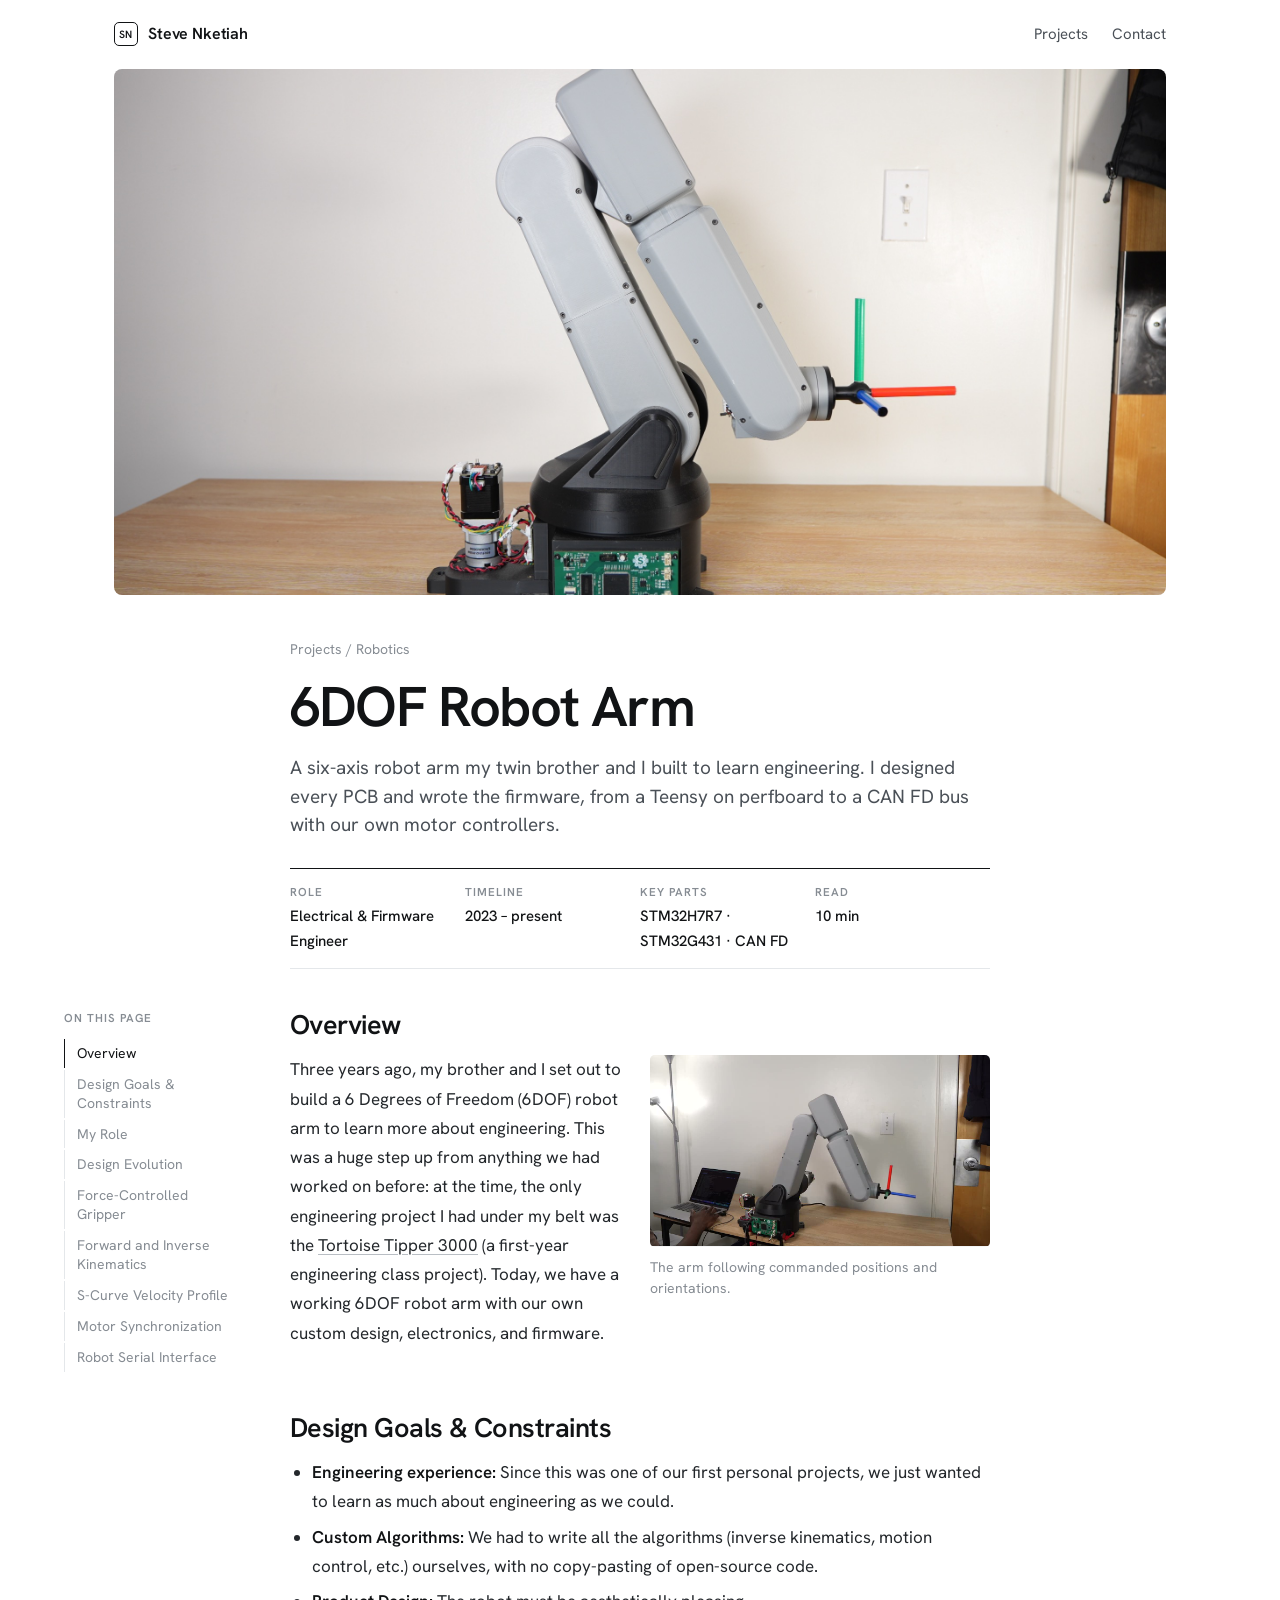
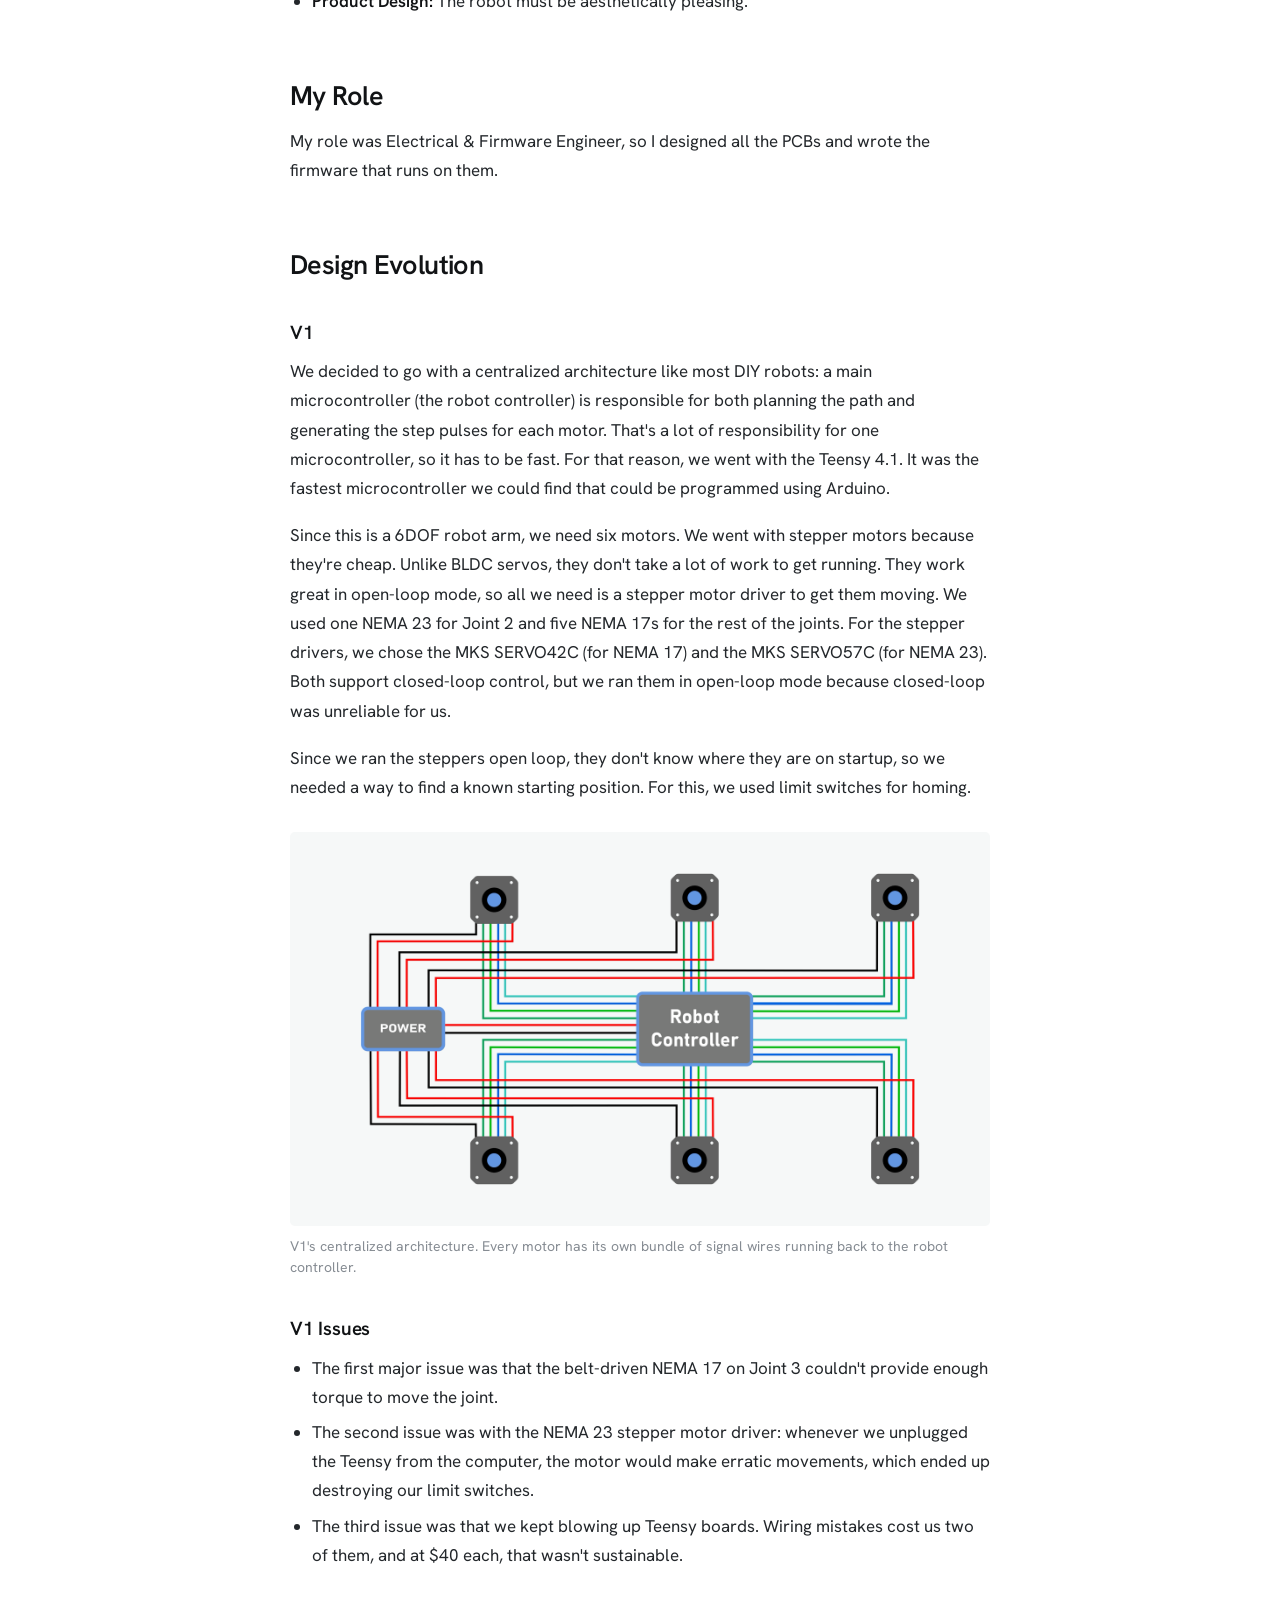
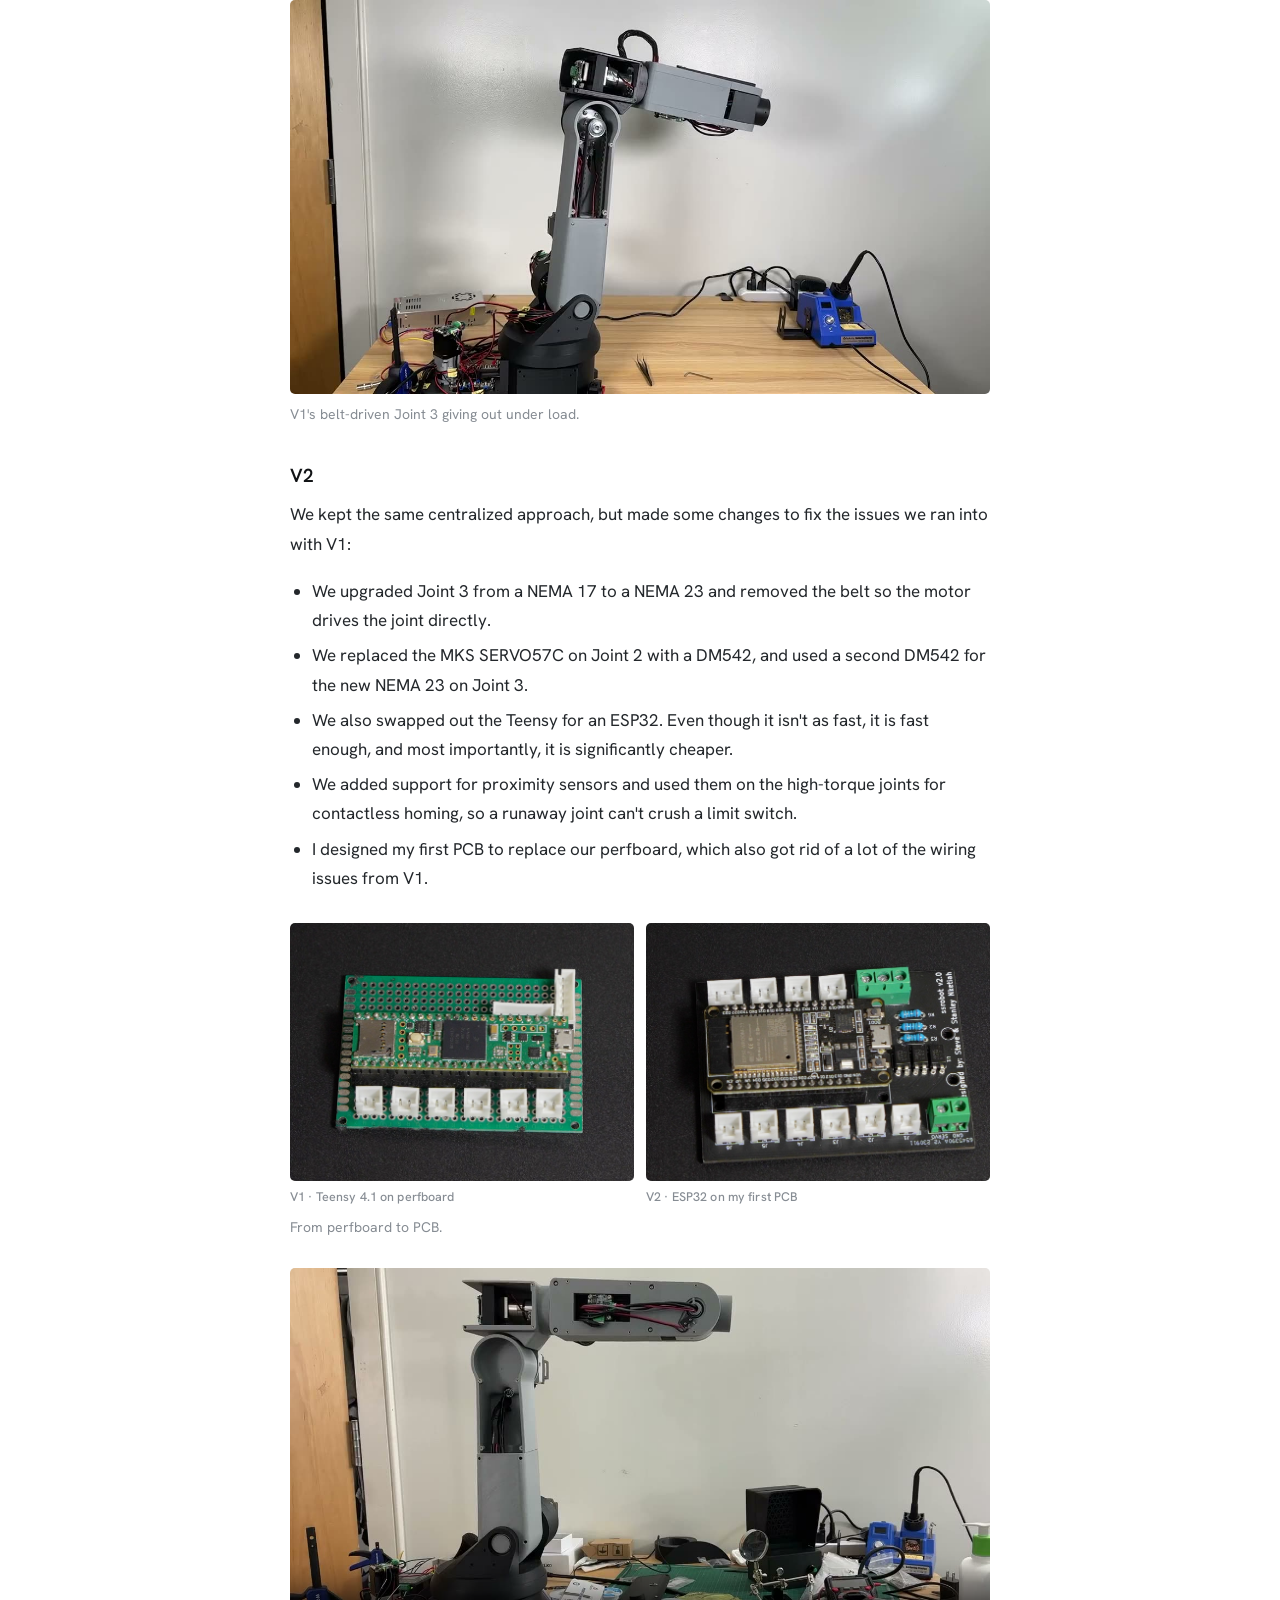
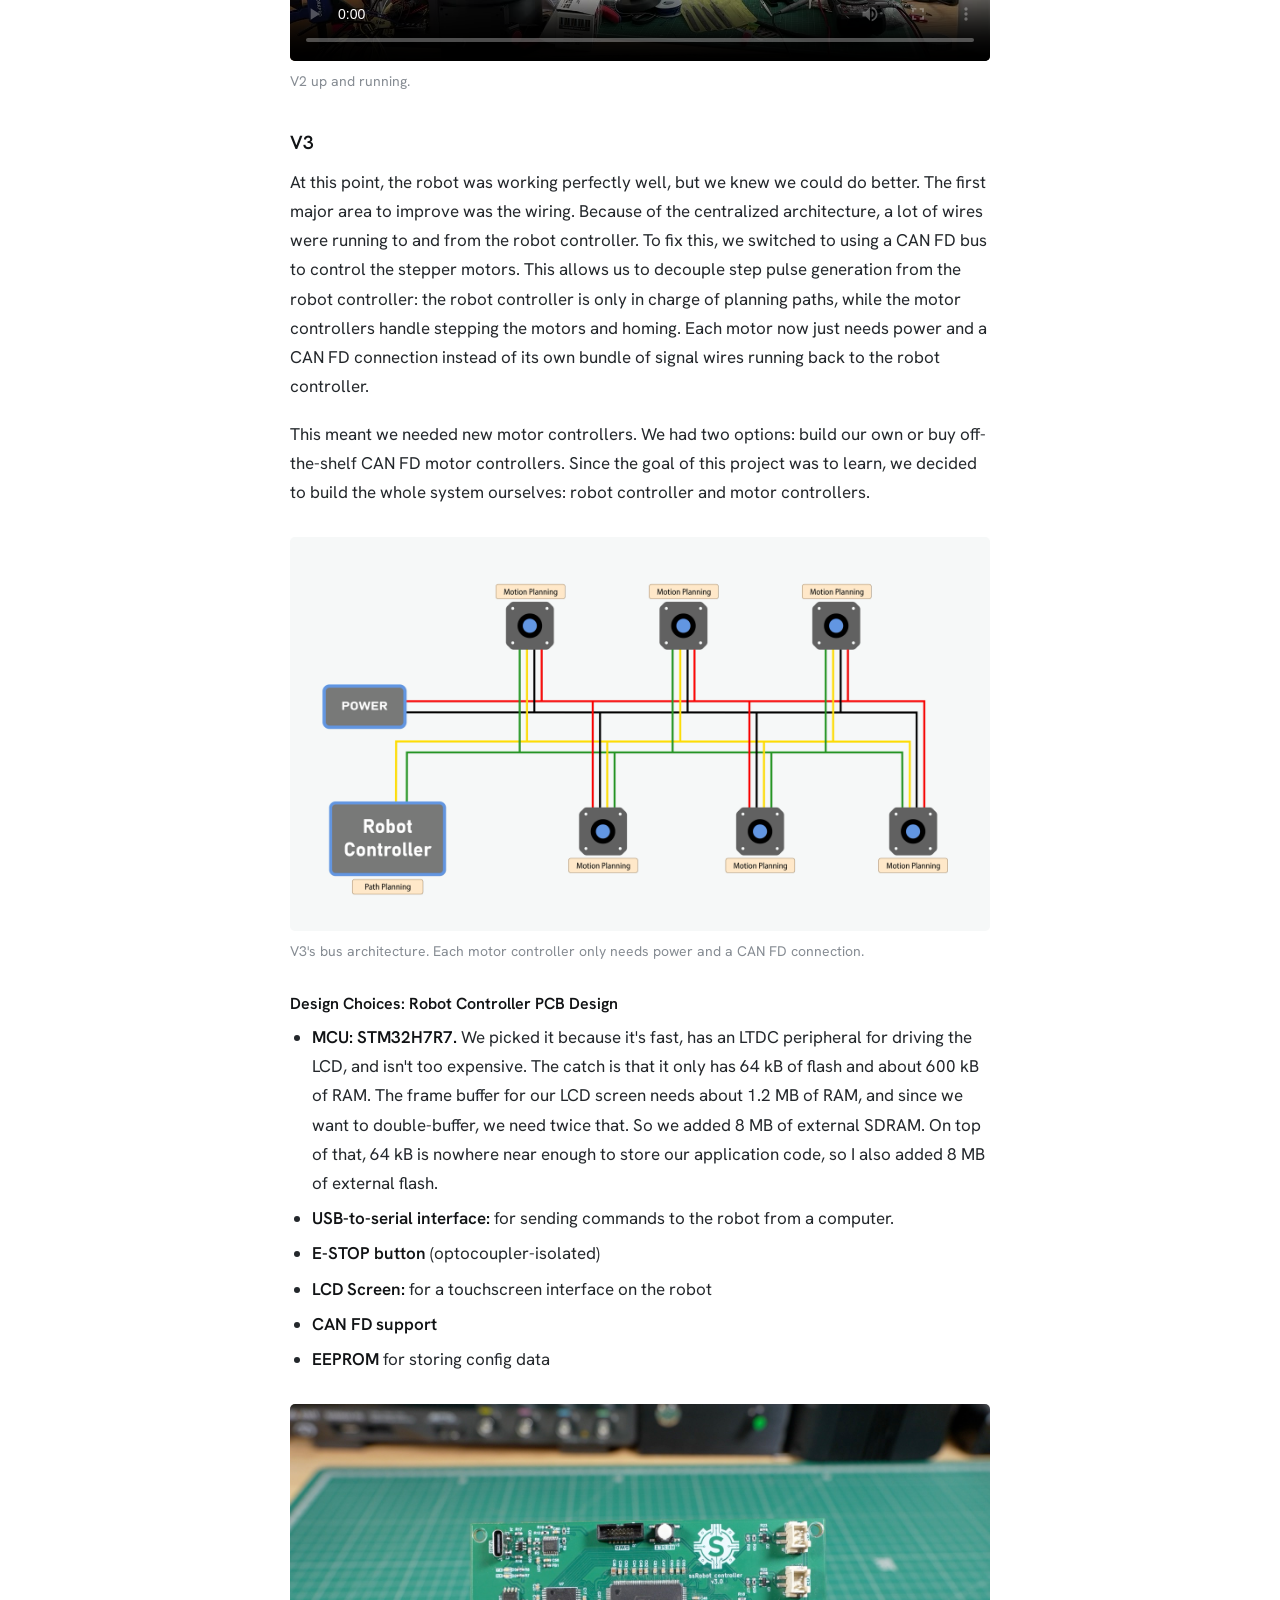
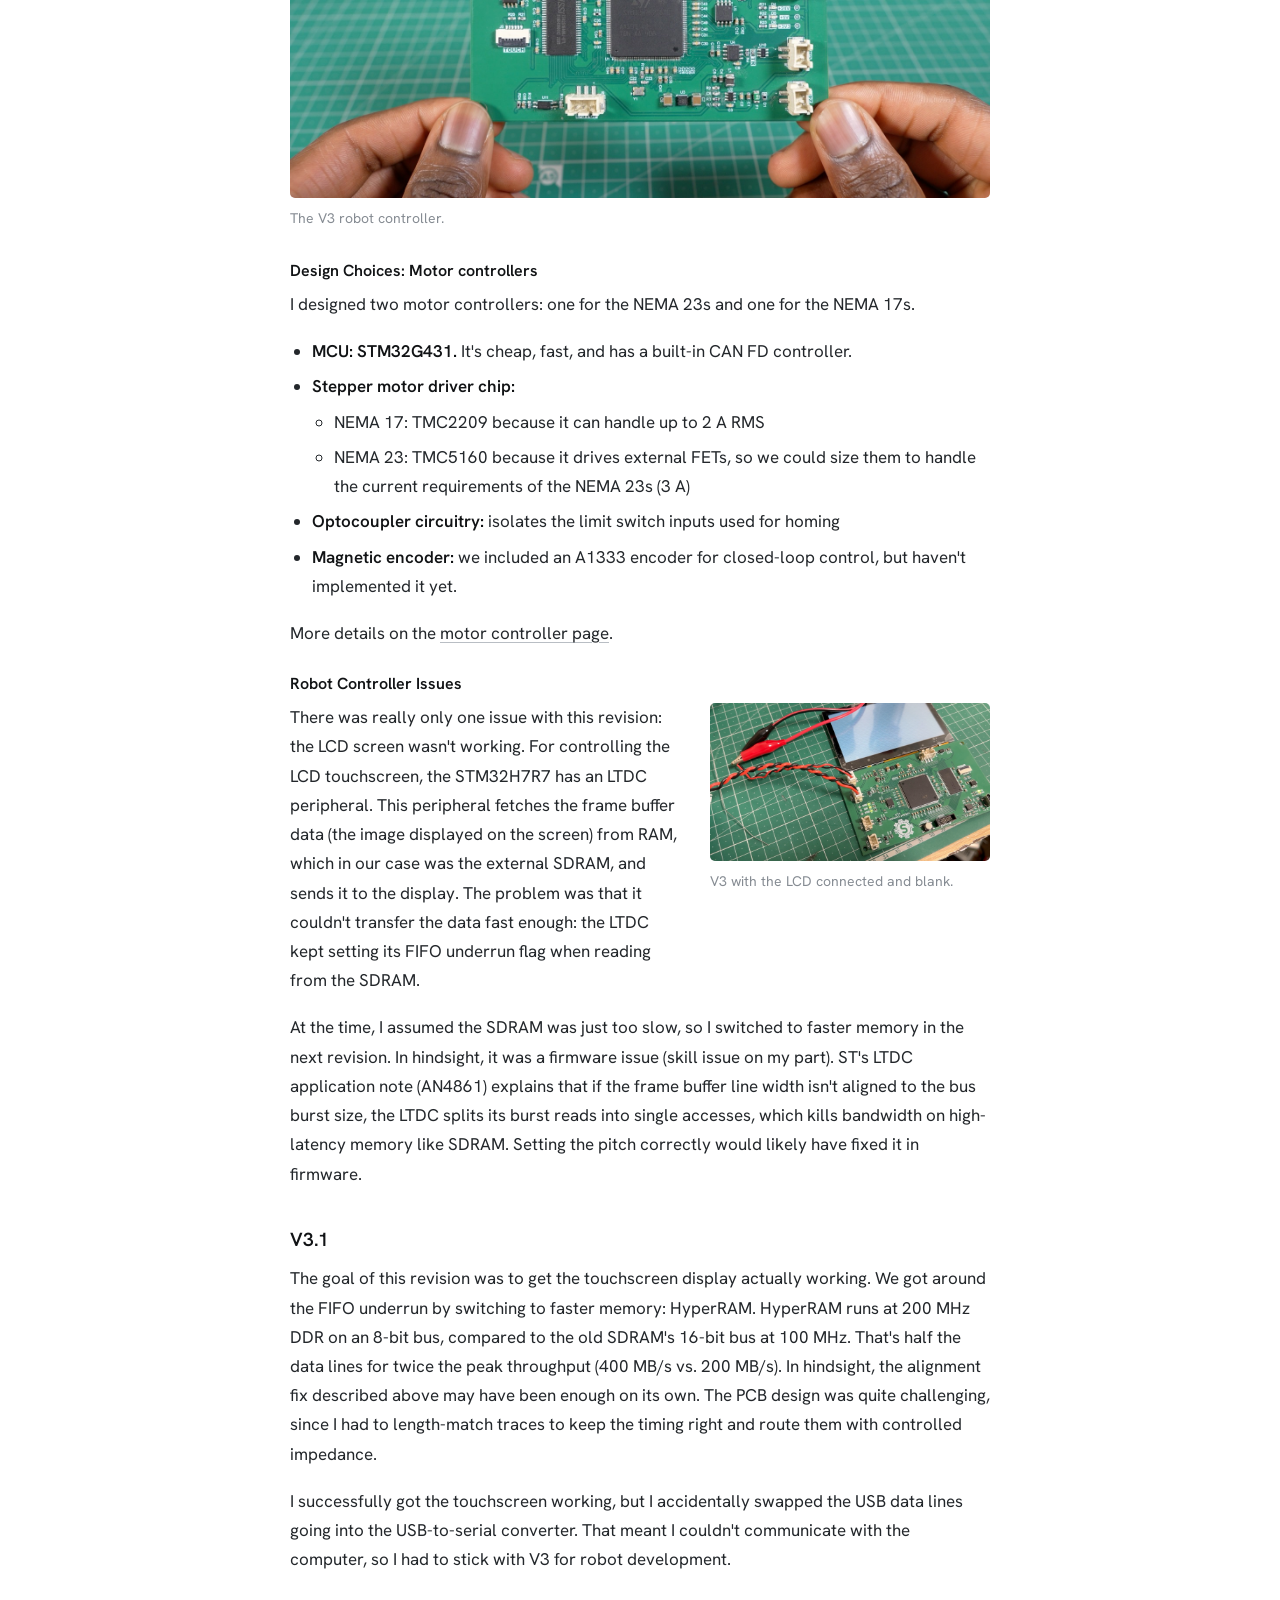
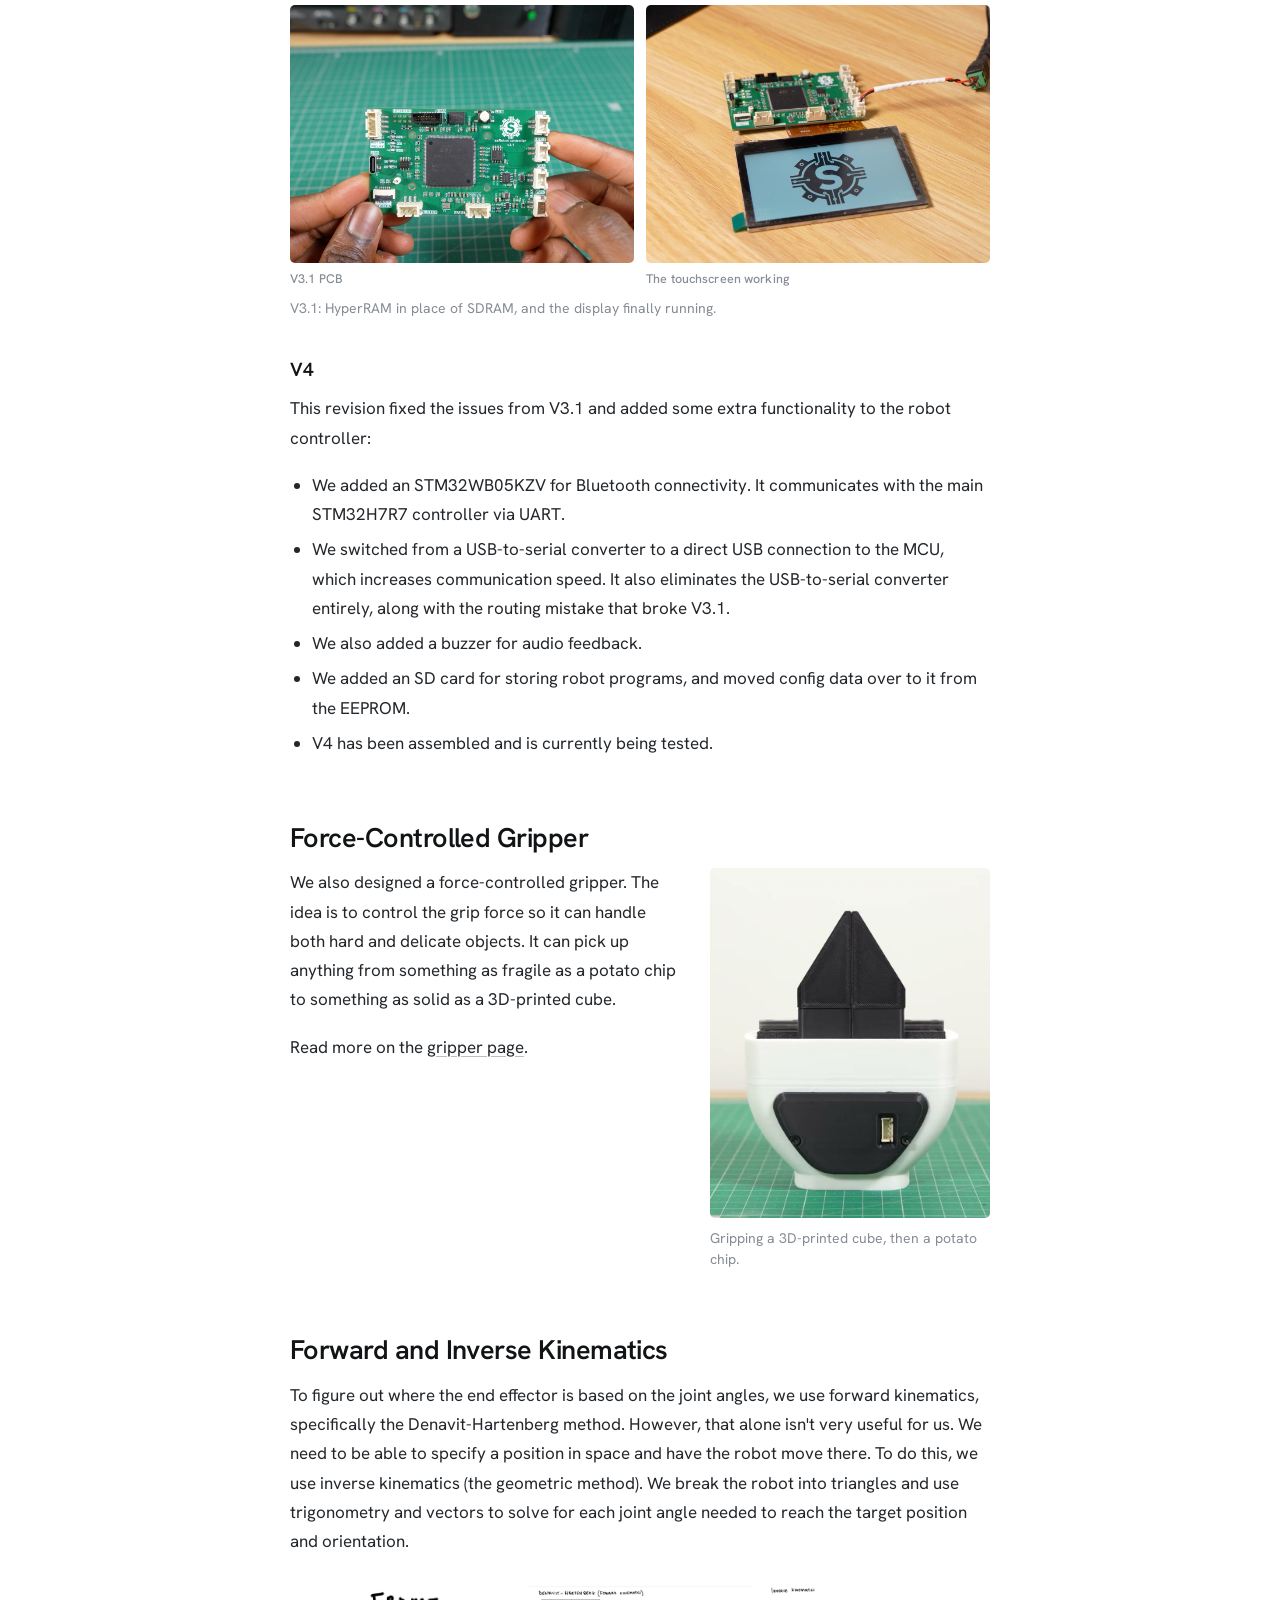
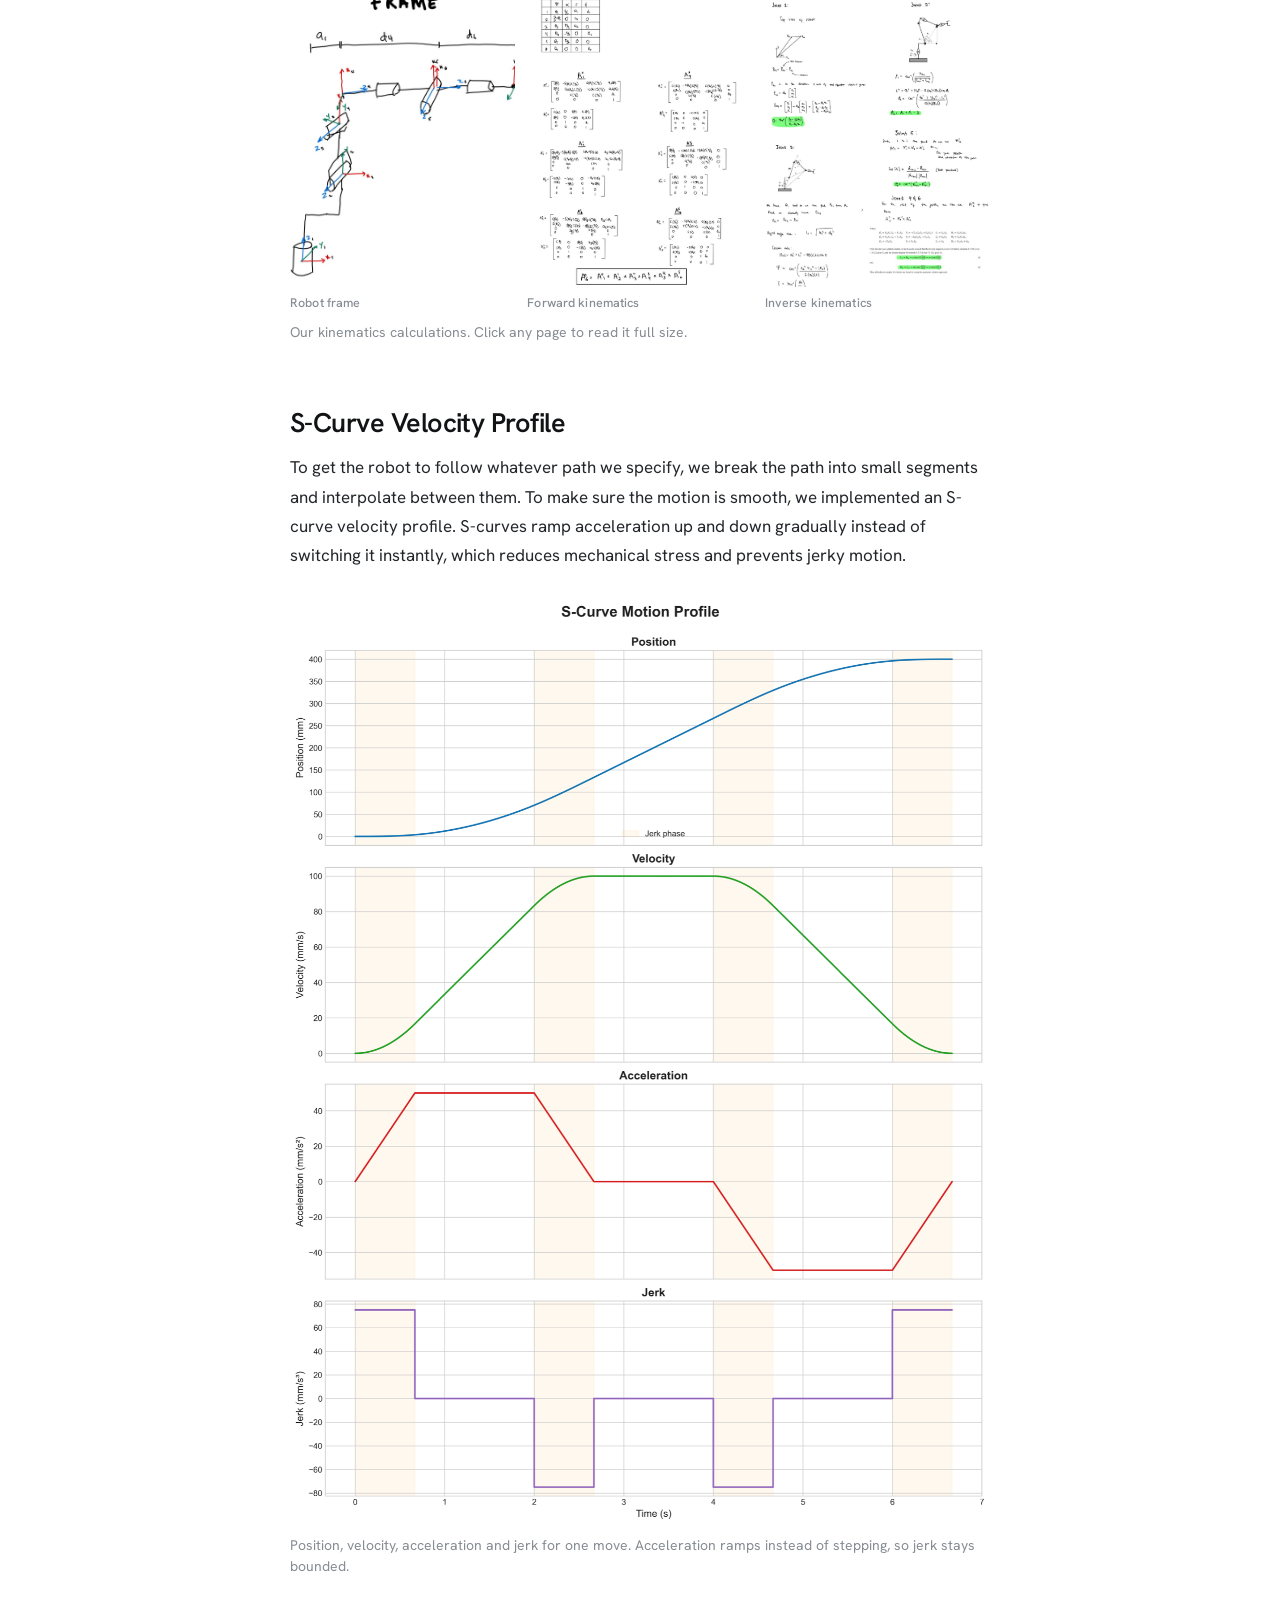
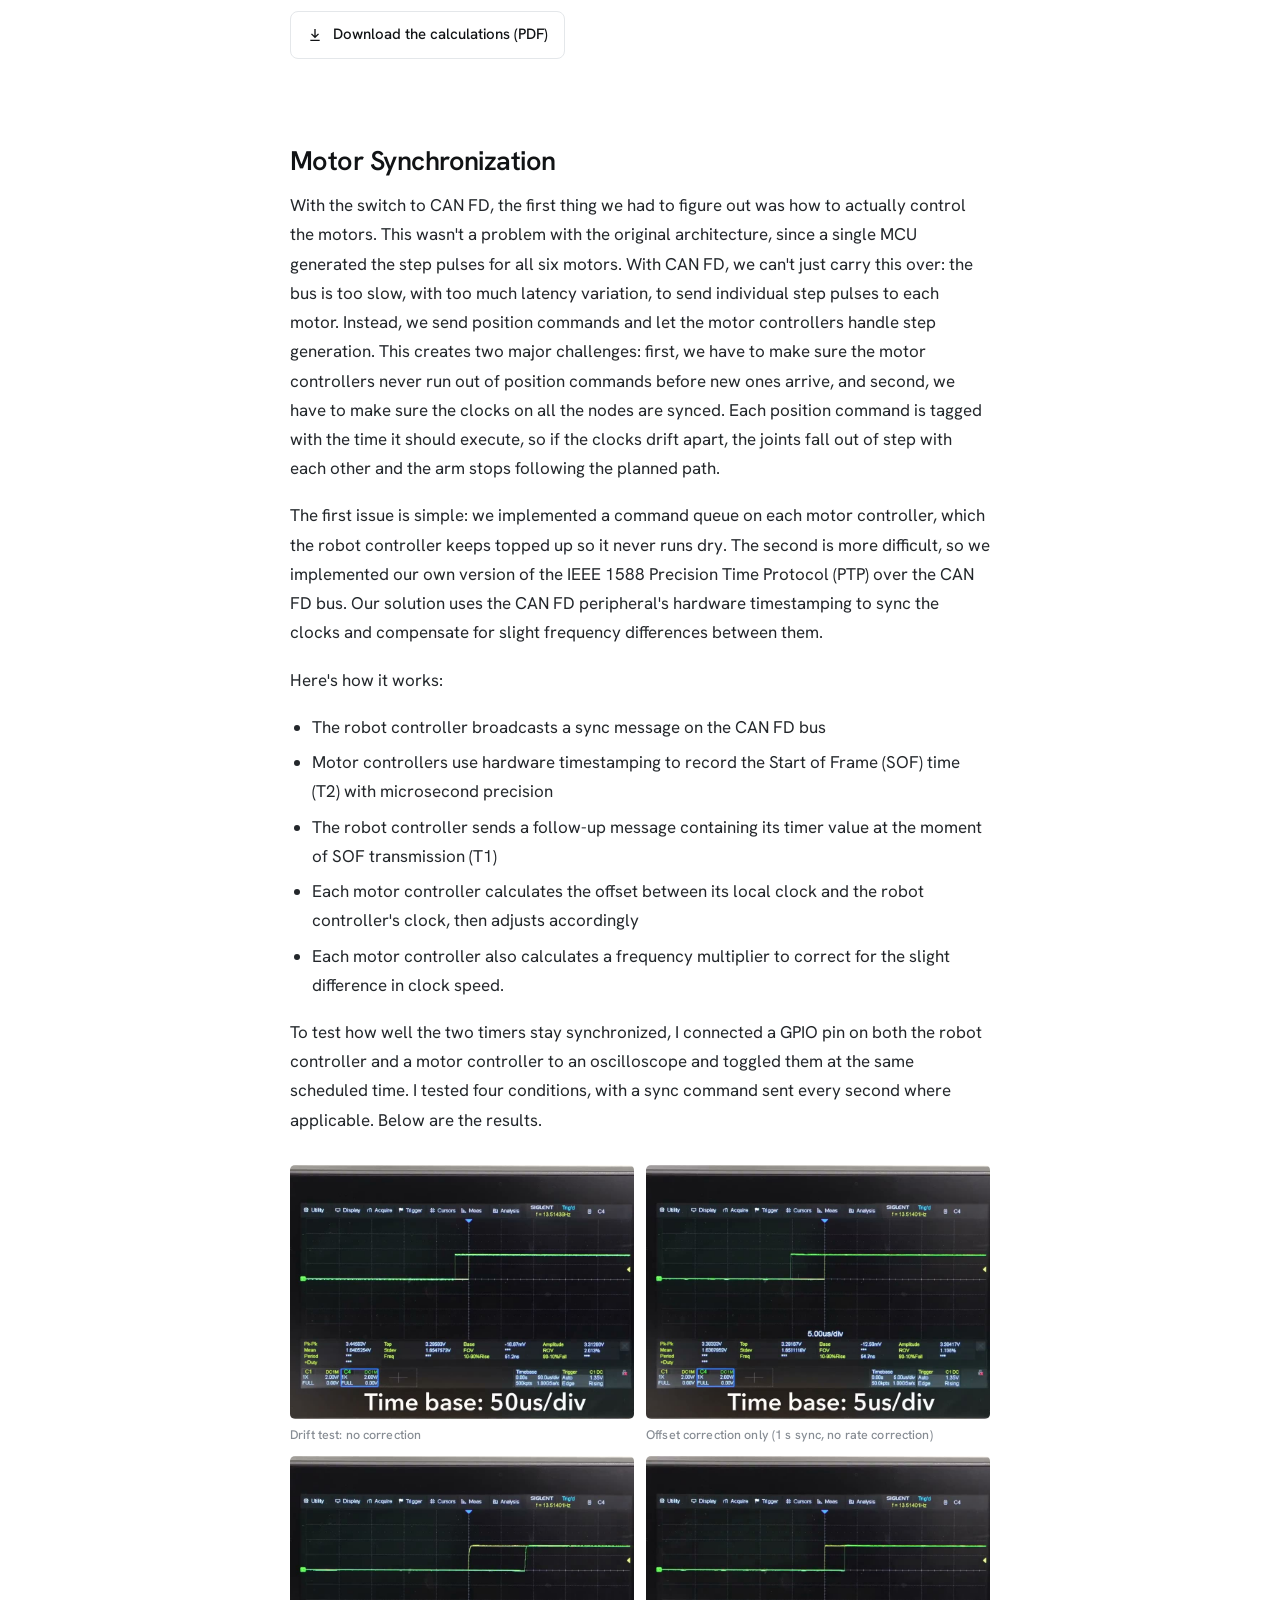
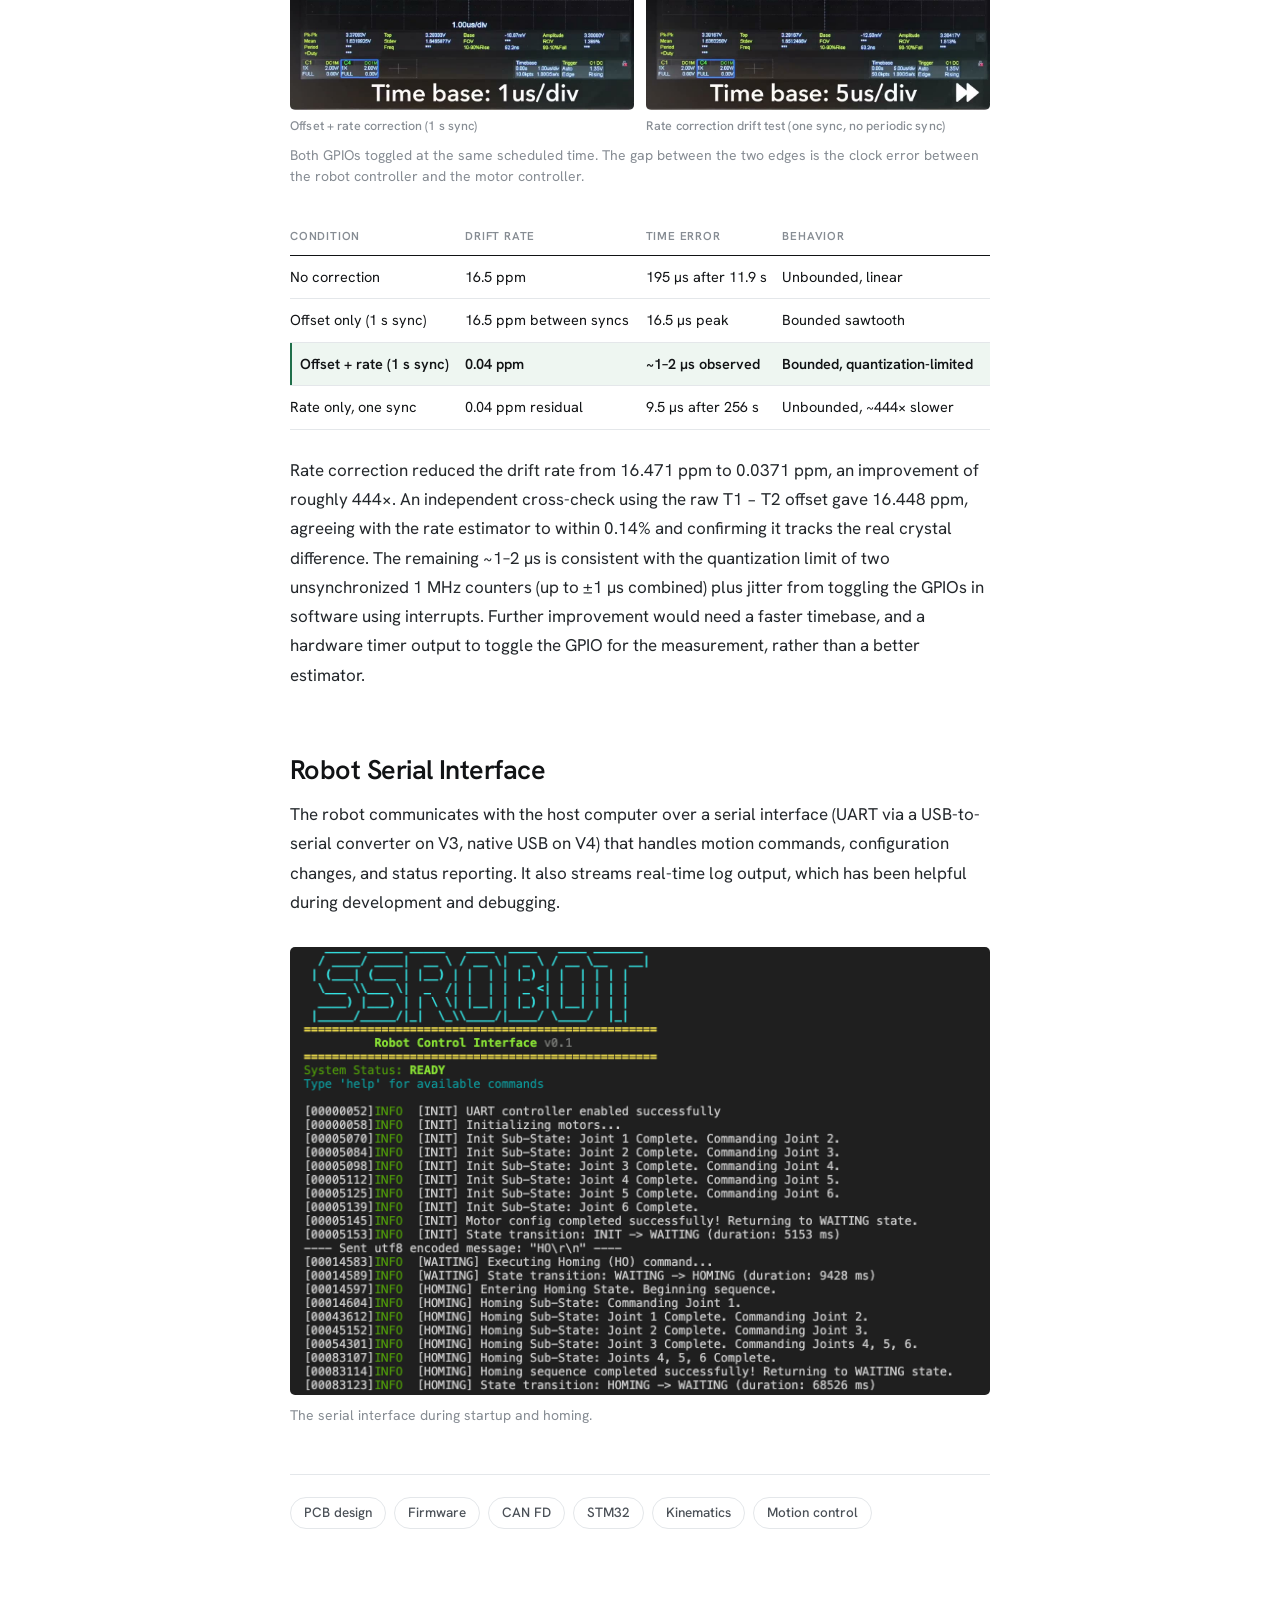
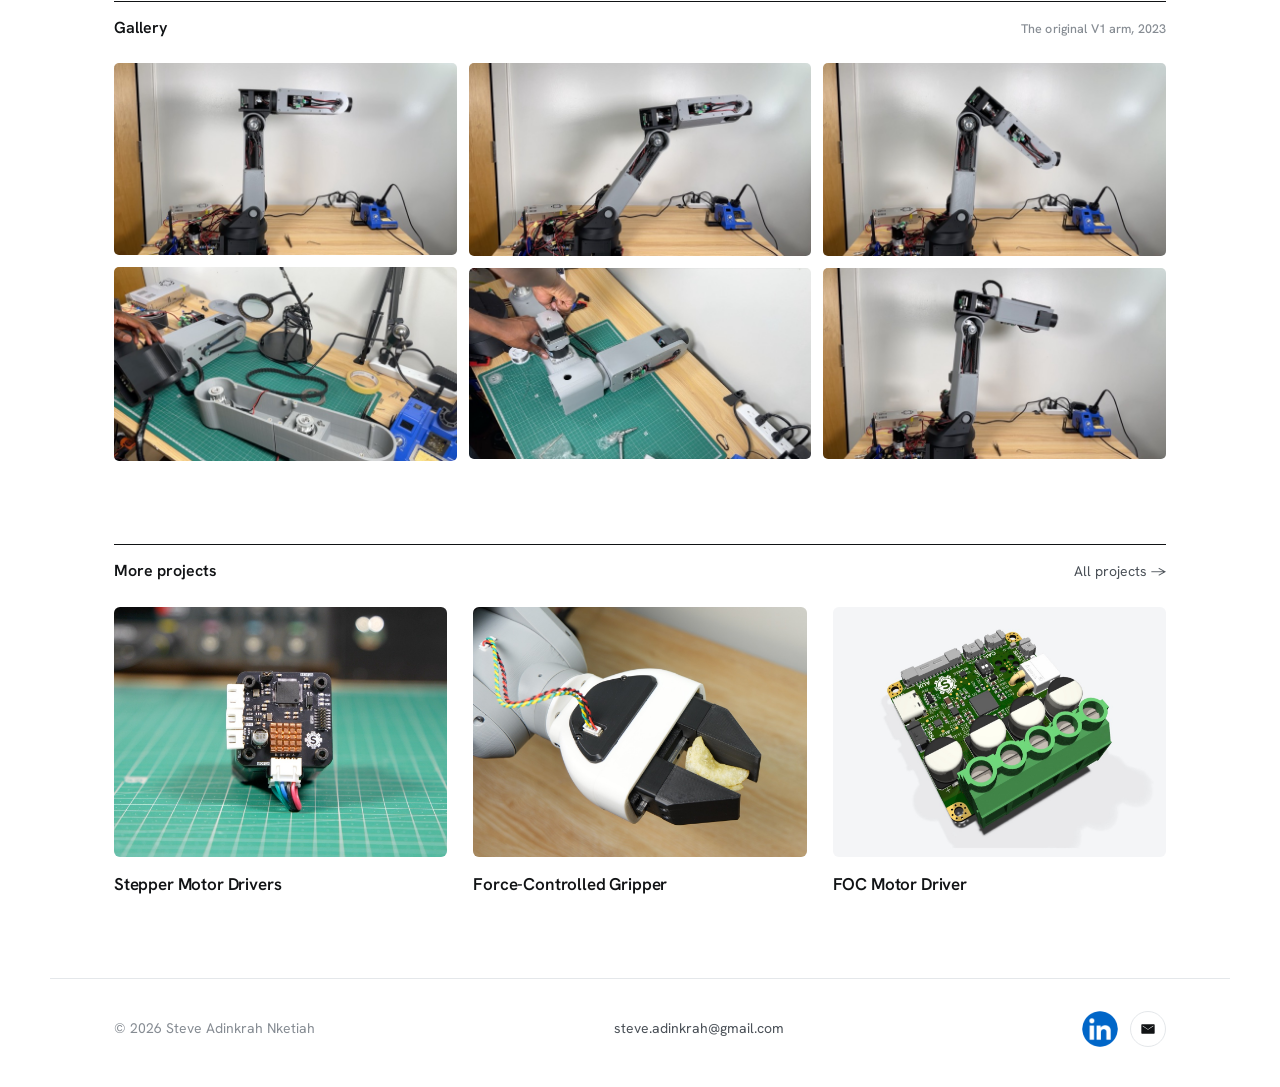
==== commit 69a5ea6c: "Fix project filter, centre articles, add experience, merge reflow write-up, new photos" ====
--- a/projects/6dof-robot-arm/index.html
+++ b/projects/6dof-robot-arm/index.html
@@ -29,7 +29,7 @@
   <h1>6DOF Robot Arm</h1>
   <p class="dek">A six-axis robot arm my twin brother and I built to learn engineering. I designed every PCB and wrote the firmware, from a Teensy on perfboard to a CAN FD bus with our own motor controllers.</p>
   <div class="specs">
-    <div><span class="eyebrow">Role</span><b>Electrical &amp; firmware engineer</b></div>
+    <div><span class="eyebrow">Role</span><b>Electrical &amp; Firmware Engineer</b></div>
     <div><span class="eyebrow">Timeline</span><b>2023 – present</b></div>
     <div><span class="eyebrow">Key parts</span><b>STM32H7R7 · STM32G431 · CAN FD</b></div>
     <div><span class="eyebrow">Read</span><b data-readtime>12 min</b></div>
--- a/assets/css/style.css
+++ b/assets/css/style.css
@@ -32,6 +32,7 @@
 img, video, svg { max-width: 100%; display: block; }
 a { color: inherit; }
 :focus-visible { outline: 2px solid var(--accent); outline-offset: 2px; border-radius: 2px; }
+[hidden] { display: none !important; }
 .sr-only { position: absolute; width: 1px; height: 1px; overflow: hidden; clip: rect(0 0 0 0); white-space: nowrap; }
 
 /* ---------- nav + footer ---------- */
@@ -90,6 +91,18 @@
 .home-hero h1 { font-size: clamp(32px, 4.2vw, 46px); line-height: 1.1; letter-spacing: -.025em; font-weight: 600; margin: 0 0 10px; }
 .home-hero p { margin: 0 auto; color: var(--ink-2); max-width: 56ch; font-size: 17px; }
 .home-hero .socials { justify-content: center; margin-top: 22px; }
+.home-hero p.looking { margin-top: 12px; color: var(--ink); font-weight: 500; font-size: 16px; }
+
+.experience { max-width: var(--wrap); margin: 0 auto; padding: 8px var(--gut) 64px; }
+.experience h2 { font-size: 15px; font-weight: 600; margin: 0 0 20px; }
+.jobs { display: grid; grid-template-columns: repeat(3, minmax(0, 1fr)); gap: 16px; }
+@media (max-width: 760px) { .jobs { grid-template-columns: 1fr; } }
+.job { display: grid; gap: 4px; align-content: start; padding: 22px 24px; border: 1px solid var(--rule); border-radius: 8px; }
+.job .logo { height: 40px; display: flex; align-items: center; margin-bottom: 14px; }
+.job .logo img { width: auto; max-width: 100%; }
+.job .company { font-size: 22px; font-weight: 600; letter-spacing: -.015em; line-height: 1.2; }
+.job .title { font-size: 15.5px; color: var(--ink-2); }
+.job .label { margin-top: 6px; }
 
 .projects { max-width: var(--wrap); margin: 0 auto; padding: 8px var(--gut) 80px; }
 .projects-head { display: flex; justify-content: space-between; align-items: center; gap: 16px; flex-wrap: wrap; margin-bottom: 24px; }
@@ -122,7 +135,8 @@
 .cover .thumb { aspect-ratio: 2 / 1; border-radius: 8px; }
 .cover img { object-position: var(--focus, 50% 50%); }
 
-.head { max-width: var(--wrap); margin: 0 auto; padding: 44px var(--gut) 8px; display: grid; gap: 18px; }
+/* the header, contents list and article share one centred reading column */
+.head { max-width: calc(var(--read) + 2 * var(--gut)); margin: 0 auto; padding: 44px var(--gut) 8px; display: grid; gap: 18px; }
 .crumb { font-size: 14px; color: var(--ink-3); }
 .crumb a { text-decoration: none; }
 .crumb a:hover { color: var(--ink); }
@@ -133,14 +147,15 @@
 .specs .eyebrow { display: block; margin-bottom: 4px; }
 .specs b { font-weight: 500; font-size: 15px; }
 
-.body { max-width: var(--wrap); margin: 0 auto; padding: 32px var(--gut) 72px; display: grid; grid-template-columns: 200px minmax(0, 1fr); gap: 64px; }
-.toc { position: sticky; top: 24px; align-self: start; display: grid; gap: 2px; font-size: 14px; max-height: calc(100vh - 48px); overflow-y: auto; }
+.body { max-width: calc(var(--wrap) + 140px); margin: 0 auto; padding: 32px var(--gut) 72px; display: grid; grid-template-columns: minmax(0, 1fr) minmax(0, var(--read)) minmax(0, 1fr); column-gap: 48px; }
+.body > article { grid-column: 2; grid-row: 1; }
+.toc { grid-column: 1; grid-row: 1; width: min(100%, 176px); position: sticky; top: 24px; align-self: start; display: grid; gap: 2px; font-size: 14px; max-height: calc(100vh - 48px); overflow-y: auto; }
 .toc .eyebrow { margin-bottom: 10px; }
 .toc a { text-decoration: none; color: var(--ink-3); padding: 5px 0 5px 12px; border-left: 1px solid var(--rule); line-height: 1.35; }
 .toc a:hover { color: var(--ink-2); }
 .toc a.on { color: var(--ink); border-left-color: var(--ink); }
 
-article { max-width: var(--read); min-width: 0; }
+article { width: 100%; max-width: var(--read); min-width: 0; }
 article > *:first-child { margin-top: 0; }
 article h2 { font-size: 27px; letter-spacing: -.02em; line-height: 1.2; font-weight: 600; margin: 64px 0 14px; scroll-margin-top: 24px; text-wrap: balance; }
 article h3 { font-size: 19px; letter-spacing: -.01em; font-weight: 600; margin: 36px 0 10px; scroll-margin-top: 24px; }
@@ -162,8 +177,7 @@
 figcaption a { color: inherit; }
 
 /* image wider than the text column, on desktop */
-@media (min-width: 1100px) { figure.wide { margin-right: -60px; } }
-@media (min-width: 1300px) { figure.wide { margin-right: -180px; } }
+@media (min-width: 1300px) { figure.wide { margin-inline: -60px; } }
 
 /* rows of media */
 .row { display: grid; gap: 12px; grid-template-columns: repeat(var(--n, 2), minmax(0, 1fr)); align-items: start; }
@@ -180,8 +194,7 @@
 .side > .text > *:last-child { margin-bottom: 0; }
 .side figure { margin: 0; }
 .side.wide-media { --side-w: 340px; }
-@media (min-width: 1100px) { .side.bleed { margin-right: -60px; --side-w: 340px; } }
-@media (min-width: 1300px) { .side.bleed { margin-right: -160px; --side-w: 380px; } }
+@media (min-width: 1300px) { .side.bleed { margin-inline: -60px; --side-w: 380px; } }
 
 /* callout */
 .callout { border-left: 2px solid var(--accent); padding: 6px 0 6px 20px; margin: 26px 0; }
@@ -201,8 +214,7 @@
 tr.pick td:first-child { box-shadow: inset 2px 0 0 var(--accent); padding-left: 10px; }
 tr.total td { font-weight: 600; border-top: 1px solid var(--ink); border-bottom: 0; }
 .table-wrap.wide { margin-right: 0; }
-@media (min-width: 1100px) { .table-wrap.wide { margin-right: -60px; } }
-@media (min-width: 1300px) { .table-wrap.wide { margin-right: -180px; } }
+@media (min-width: 1300px) { .table-wrap.wide { margin-inline: -60px; } }
 .table-note { font-size: 13.5px; color: var(--ink-3); margin-top: -14px; }
 
 /* design evolution: versions side by side, no borders */
@@ -258,9 +270,12 @@
 .lightbox .next { right: 16px; }
 
 /* ---------- responsive ---------- */
+@media (max-width: 1100px) {
+  .body { grid-template-columns: minmax(0, var(--read)); justify-content: center; }
+  .body > article { grid-column: 1; }
+  .toc { display: none; }
+}
 @media (max-width: 980px) {
-  .body { grid-template-columns: 1fr; gap: 0; }
-  .toc { display: none; }
   .grid { grid-template-columns: repeat(2, minmax(0, 1fr)); }
 }
 @media (max-width: 720px) {
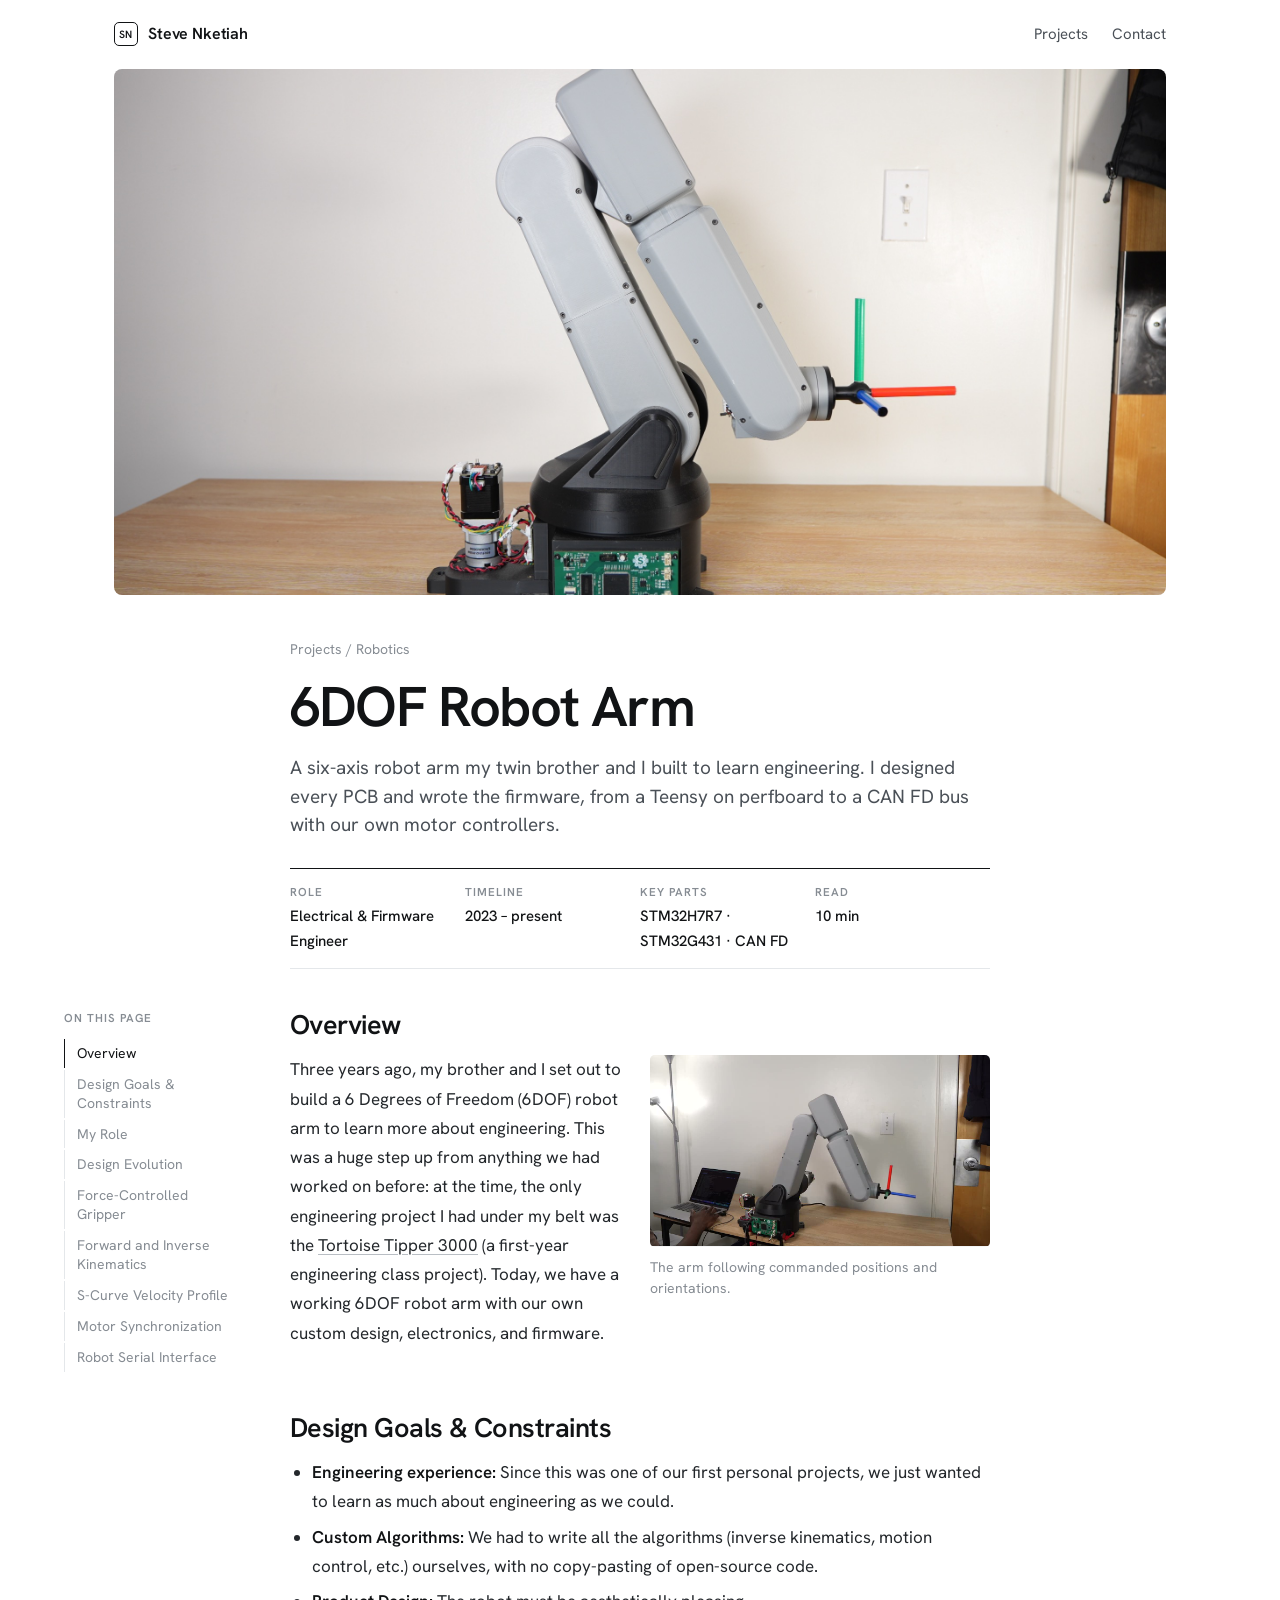
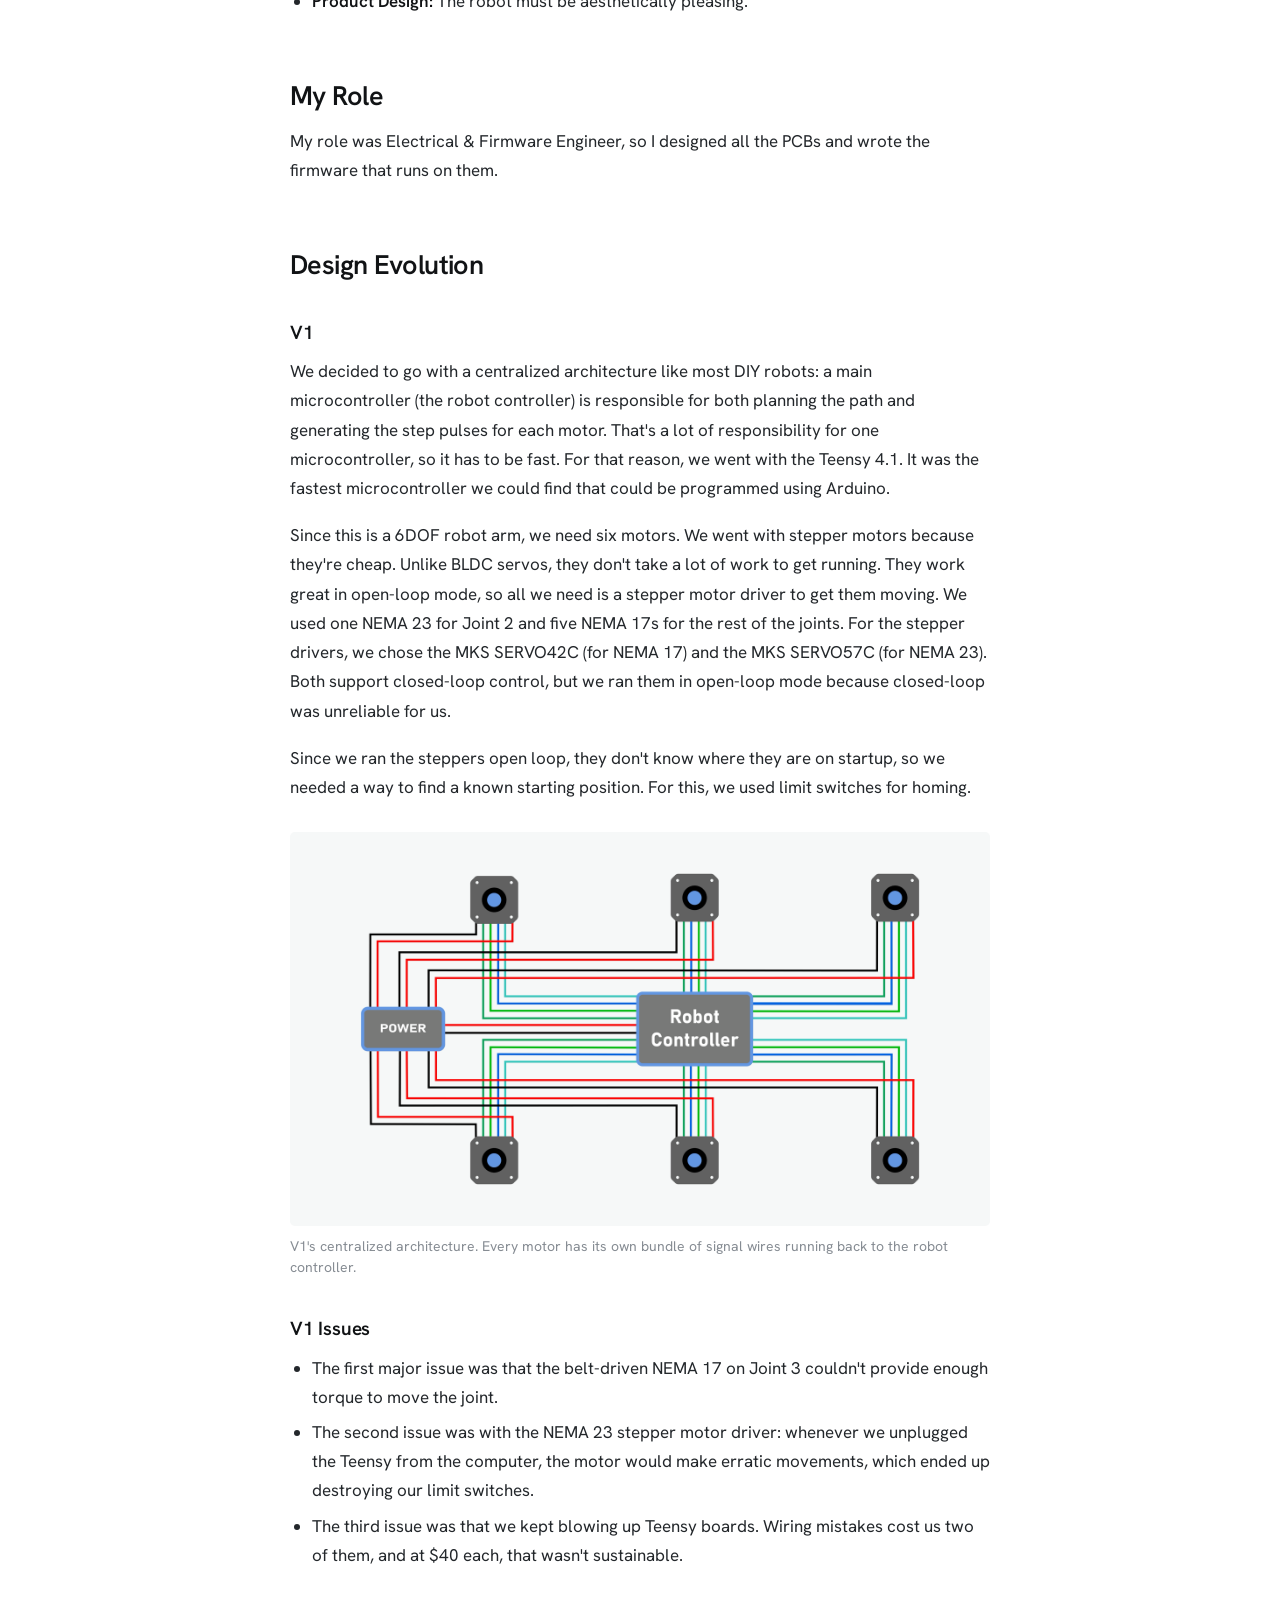
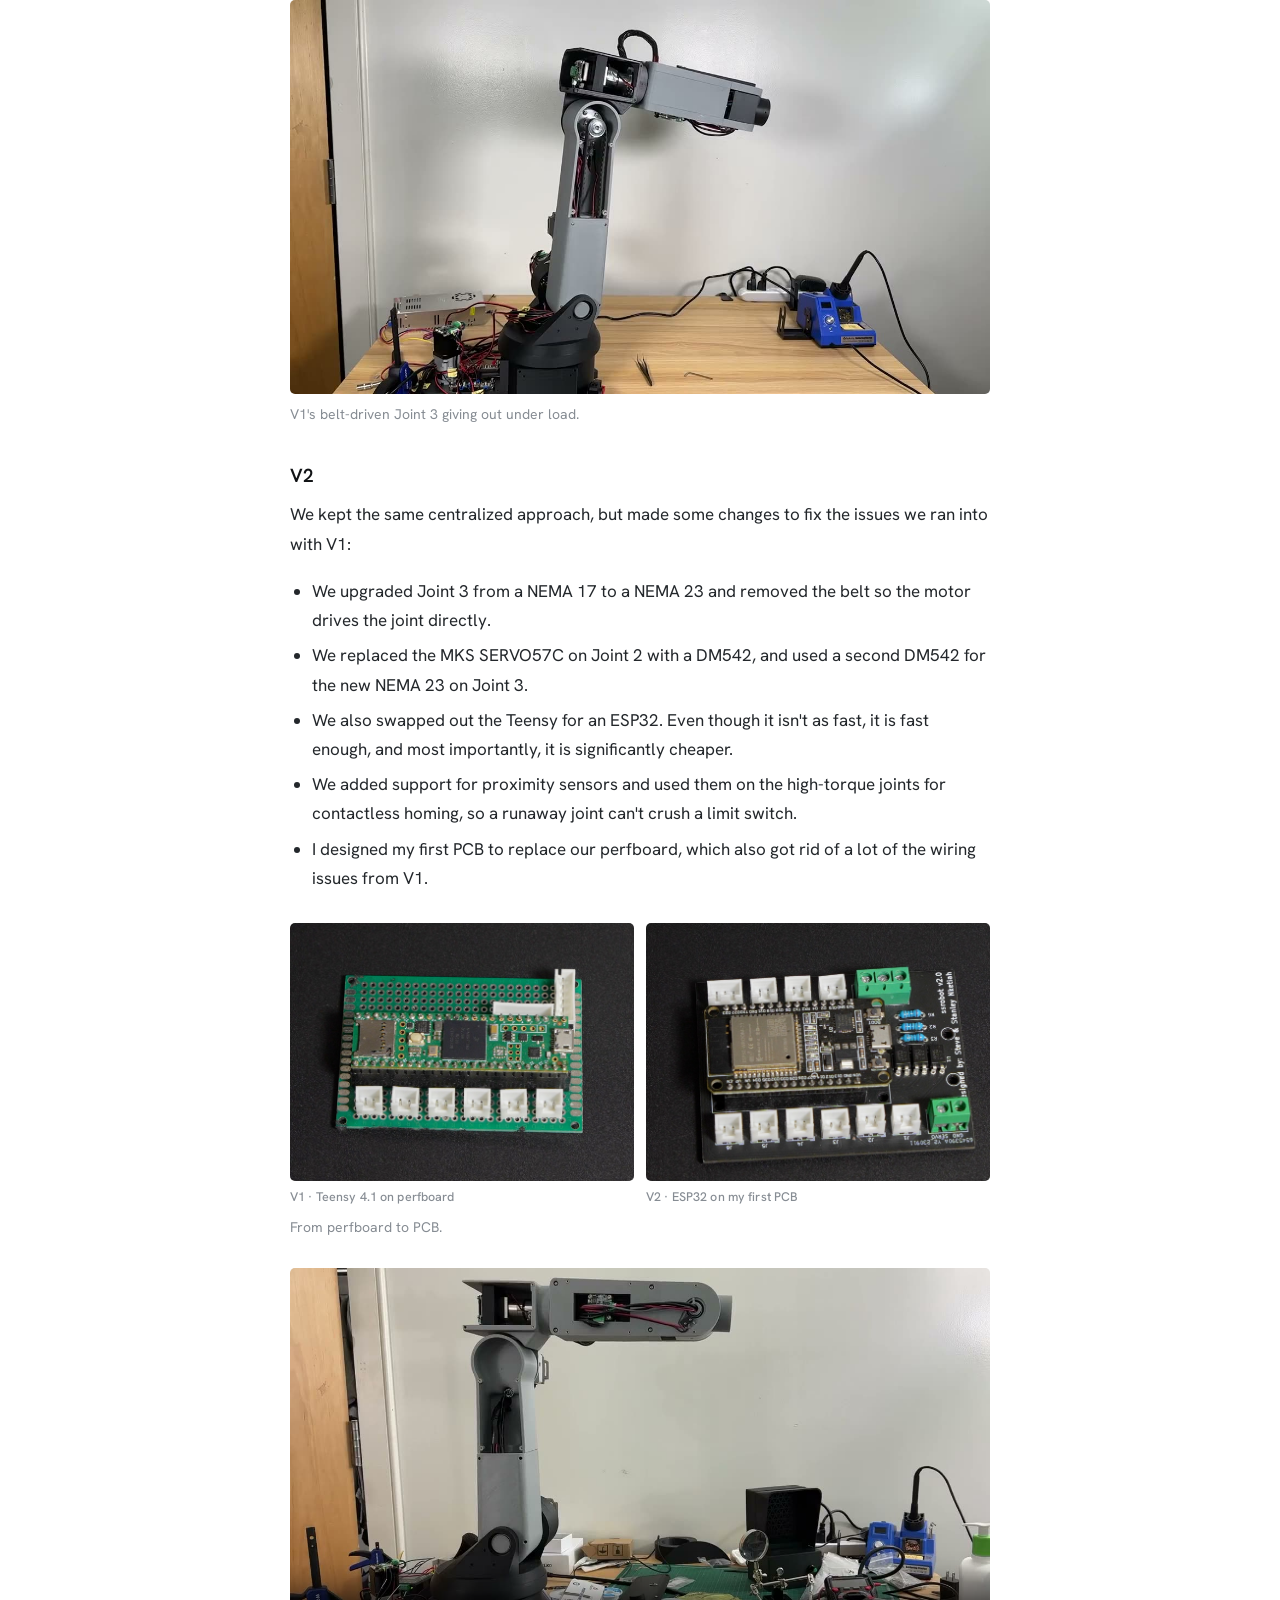
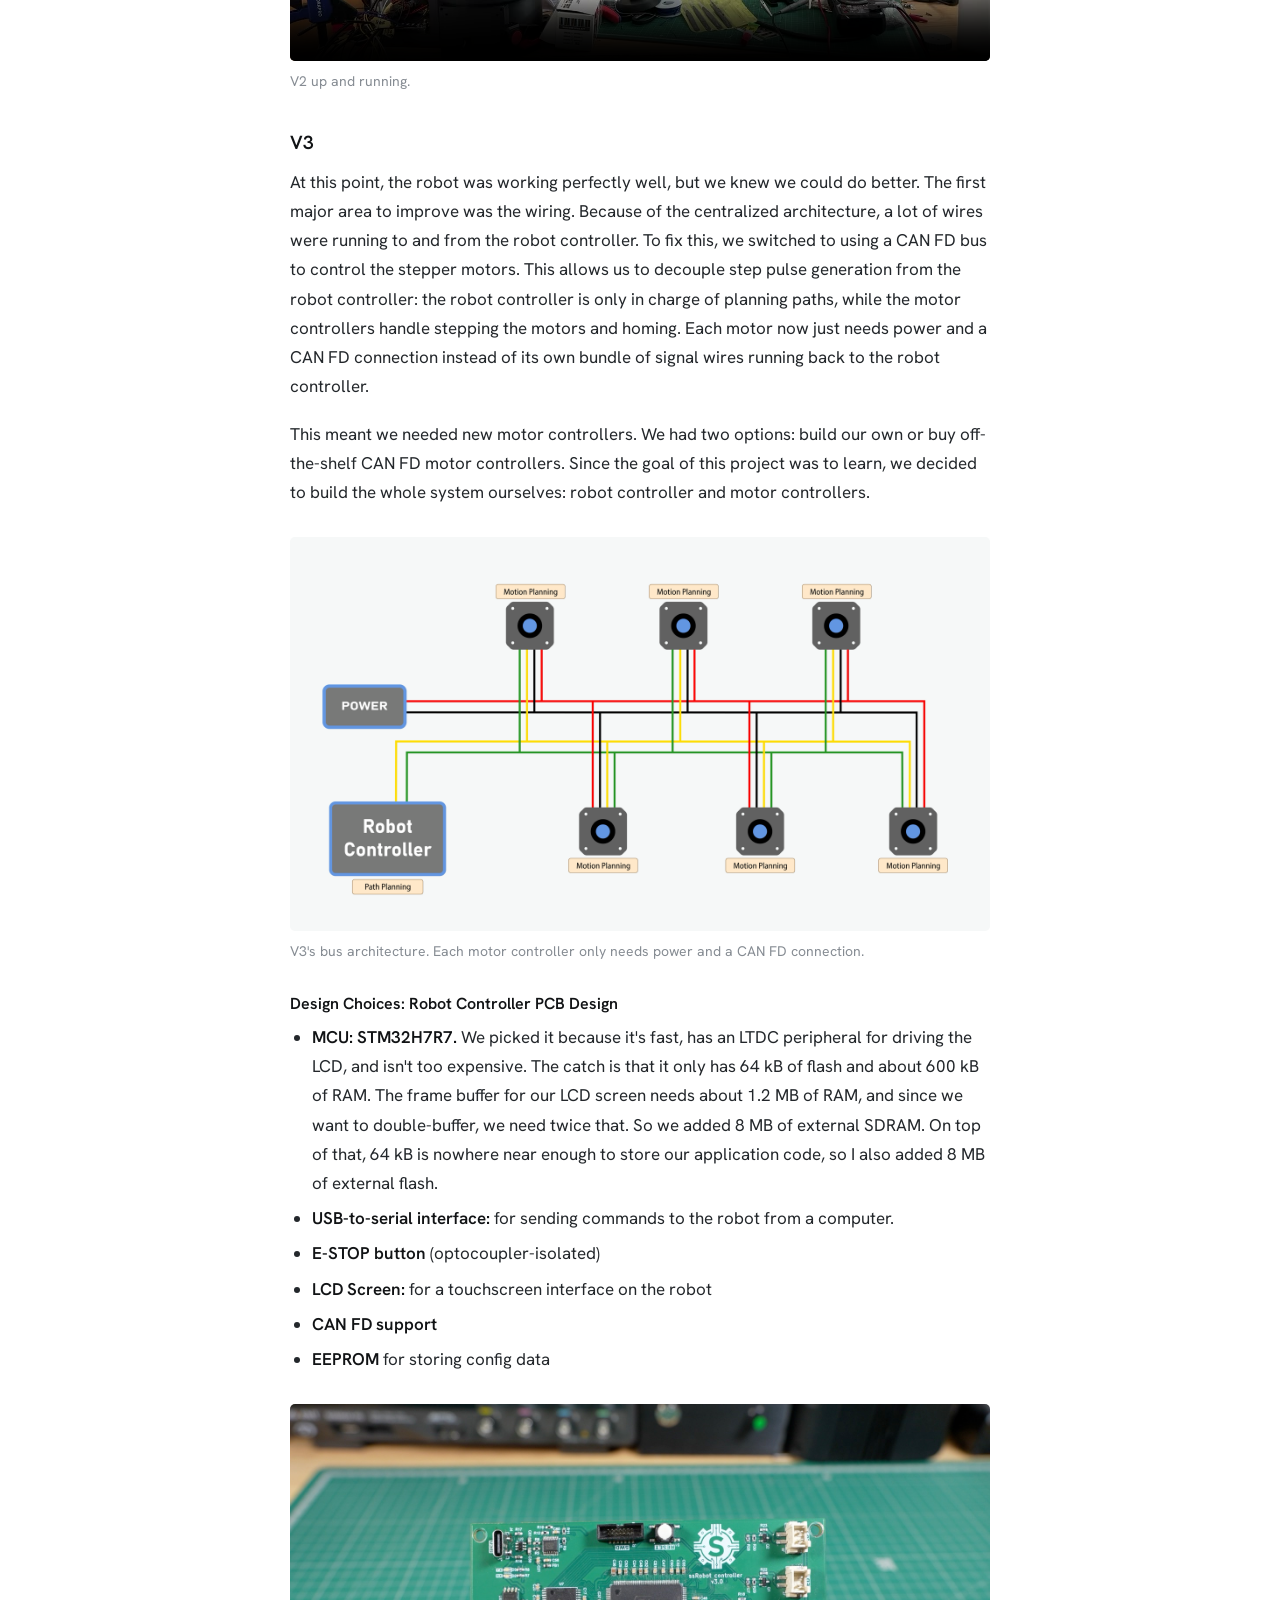
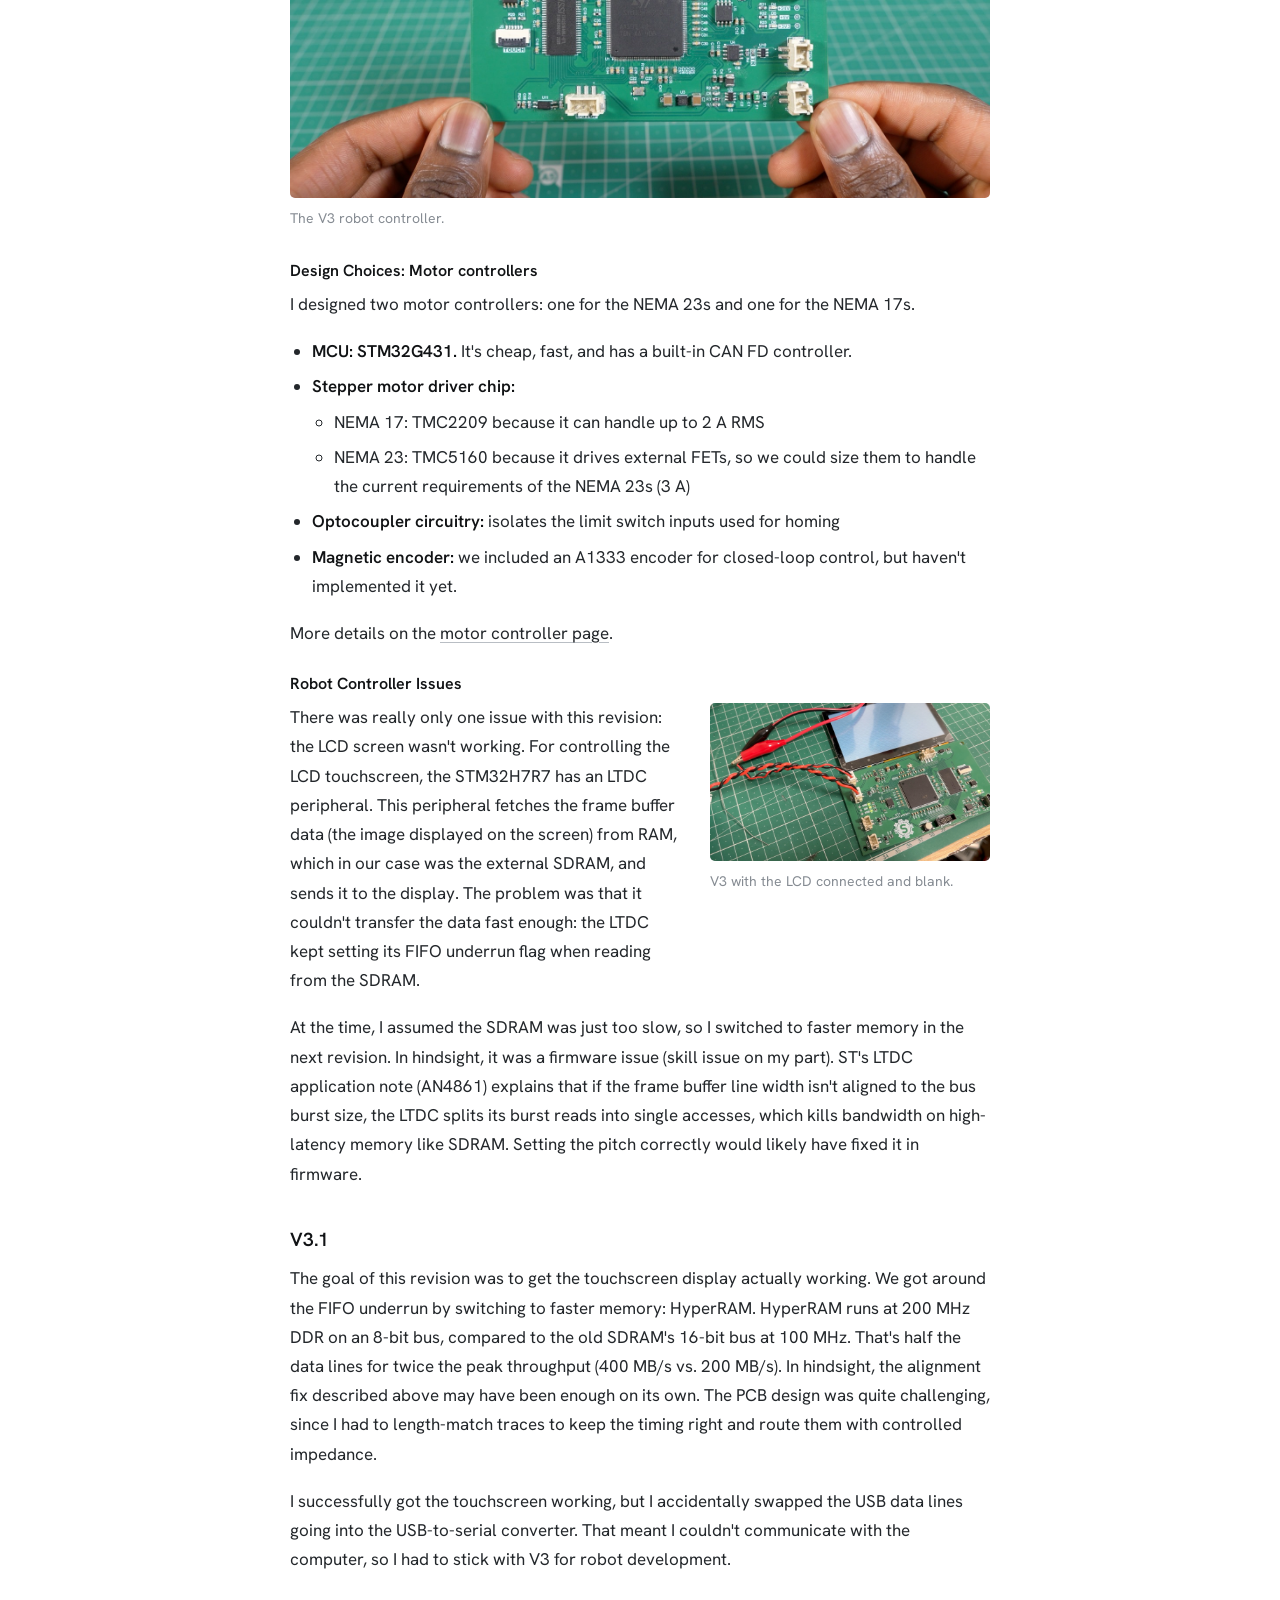
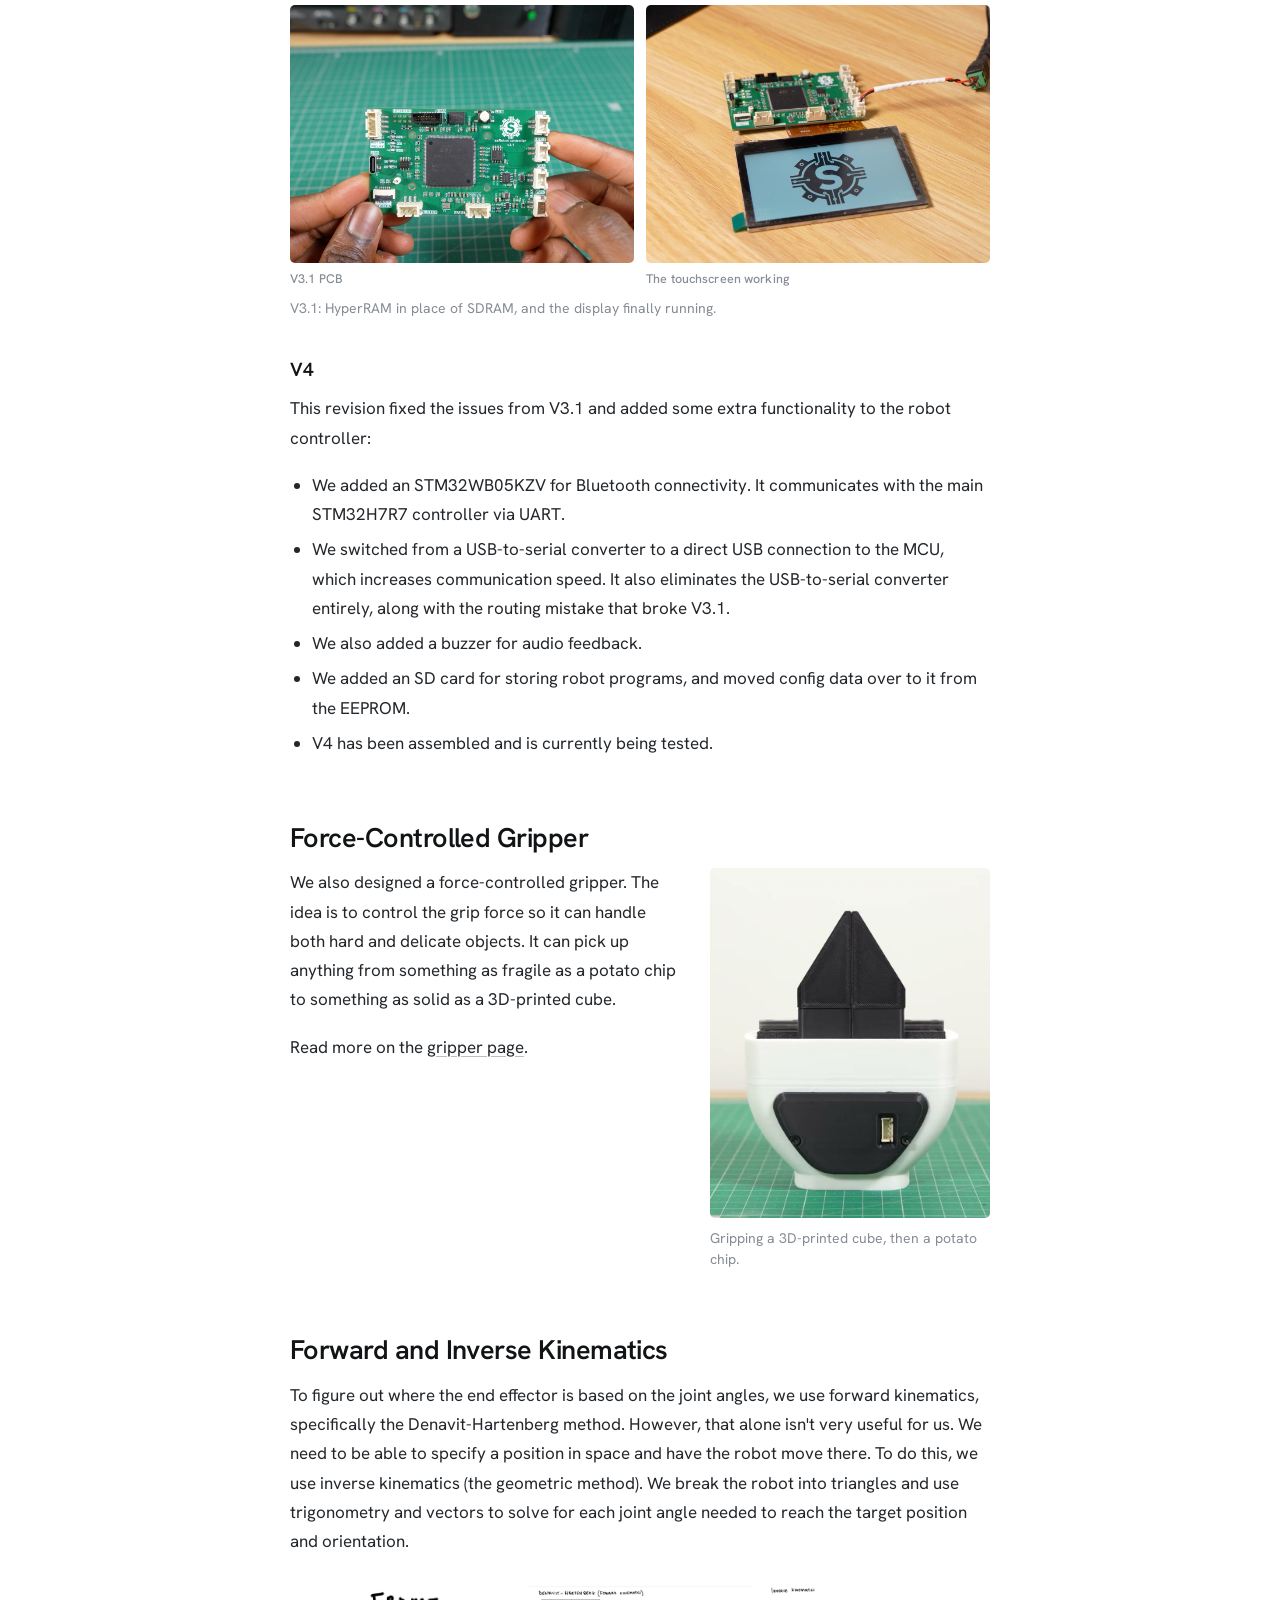
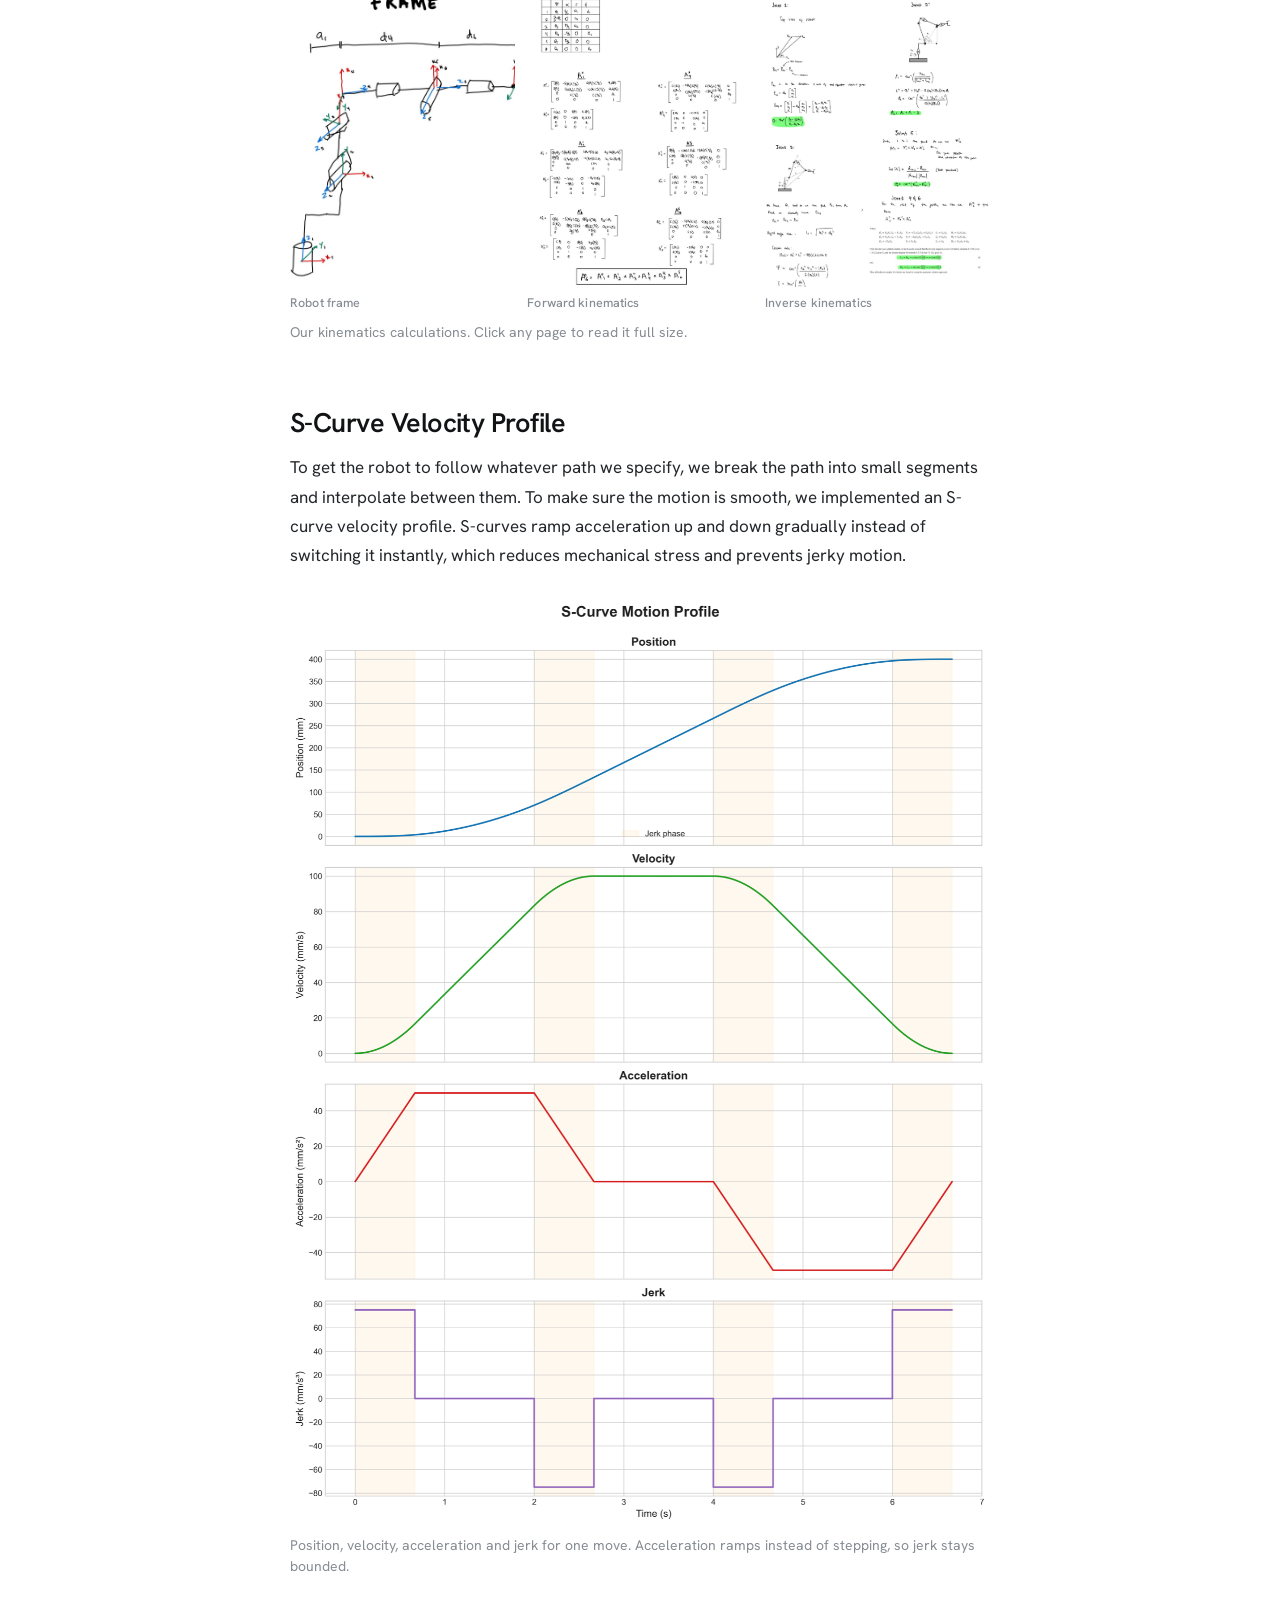
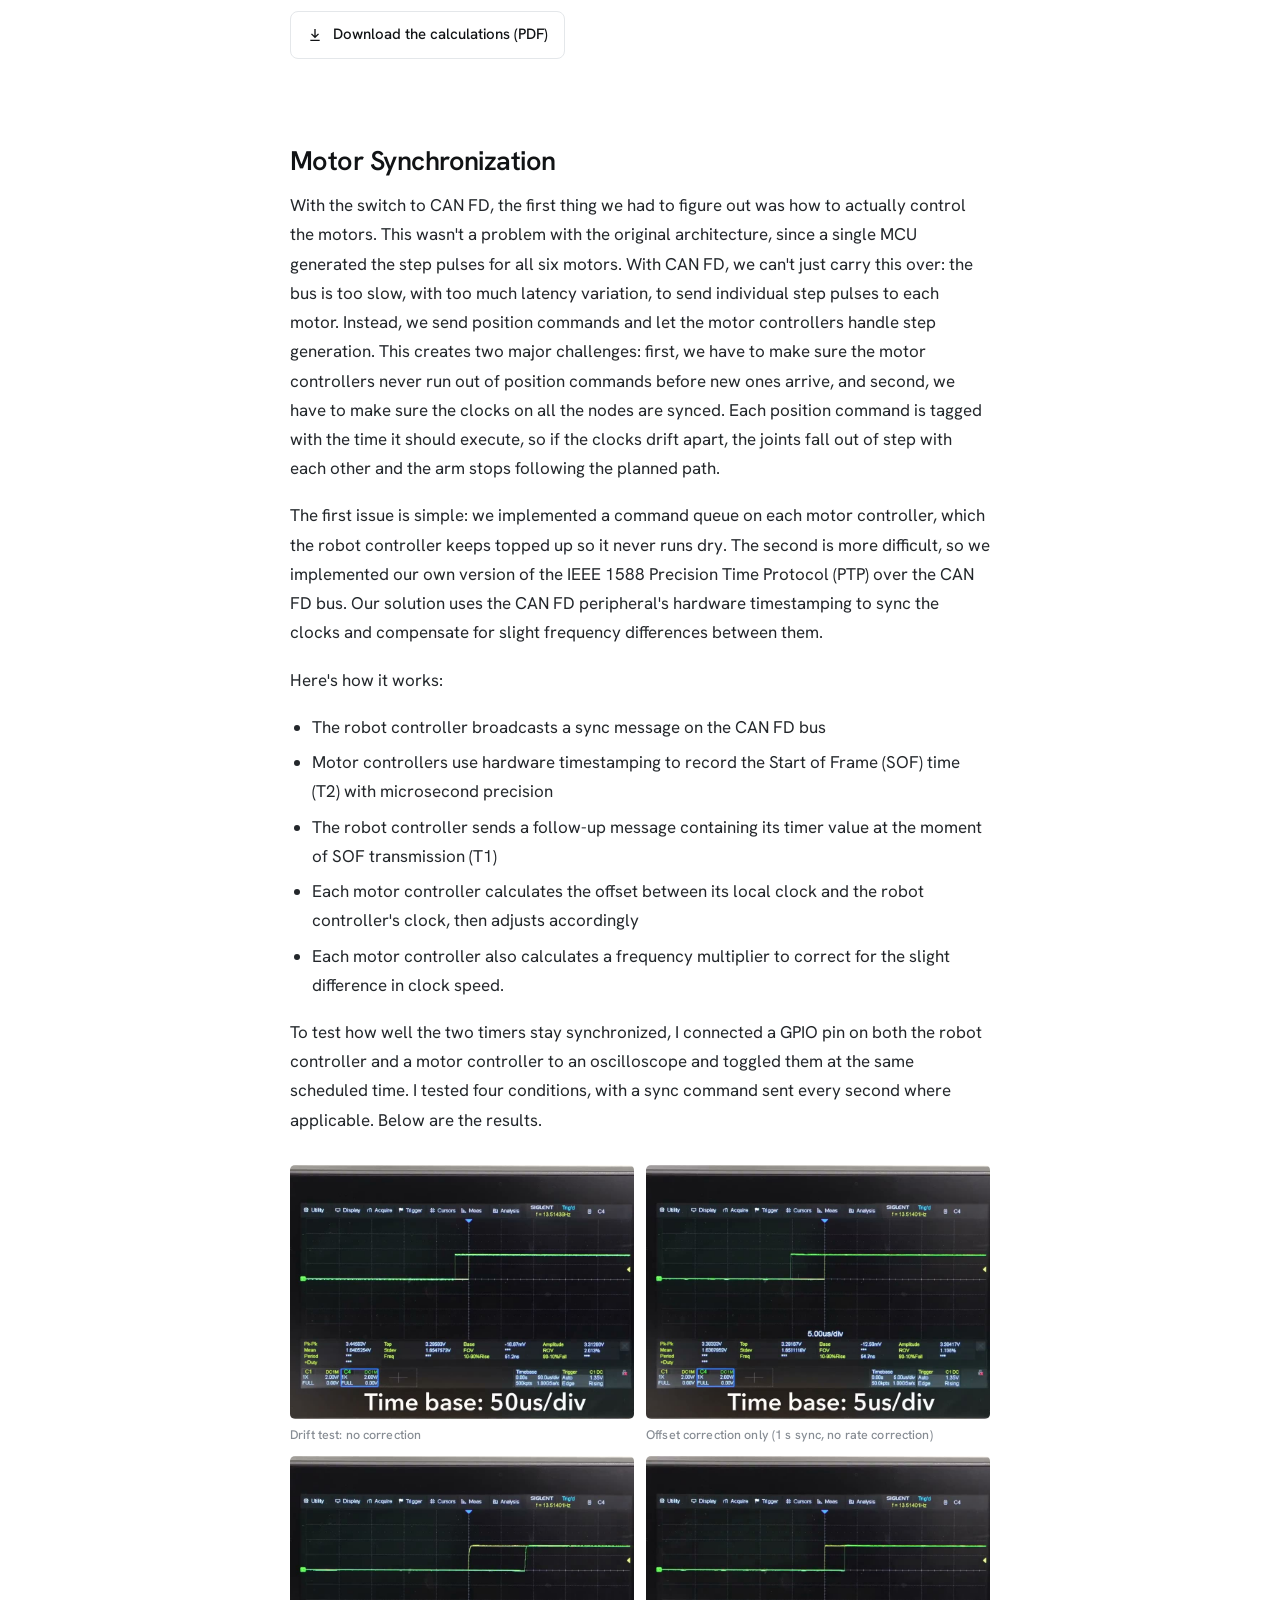
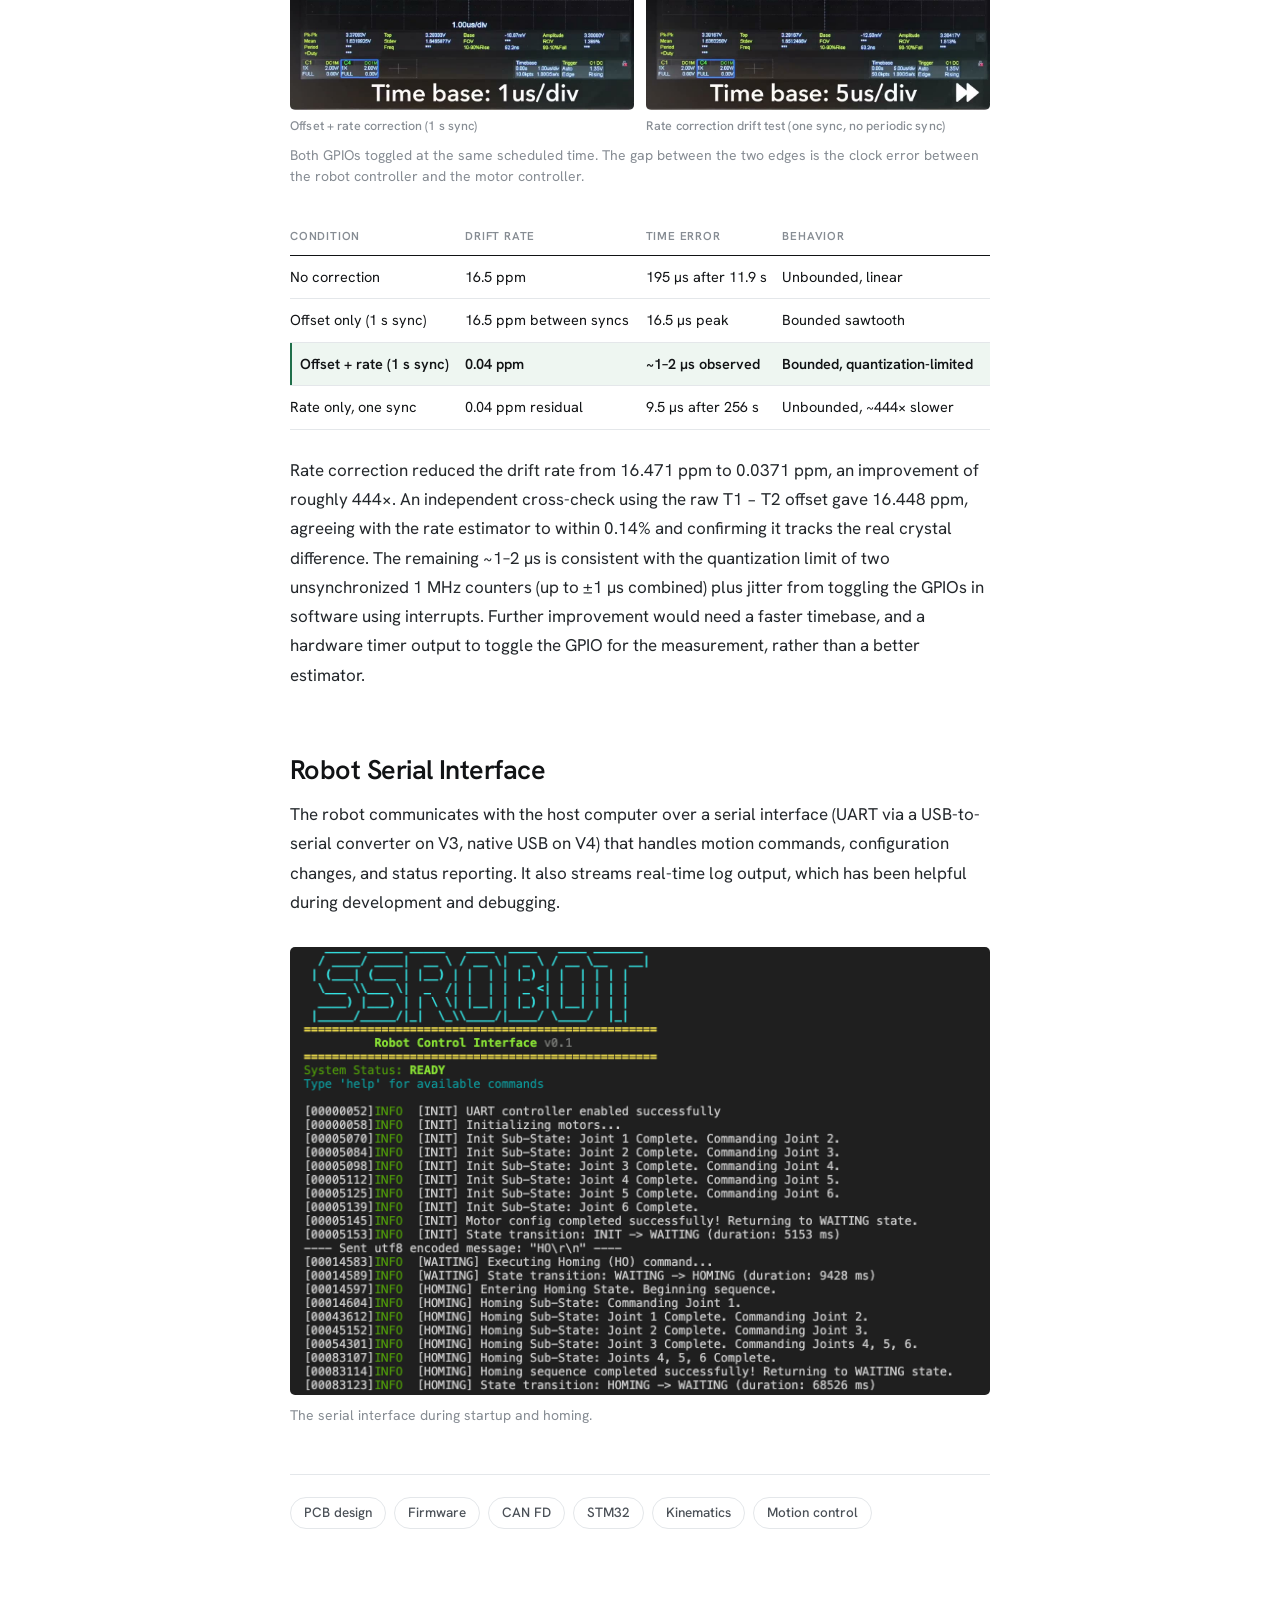
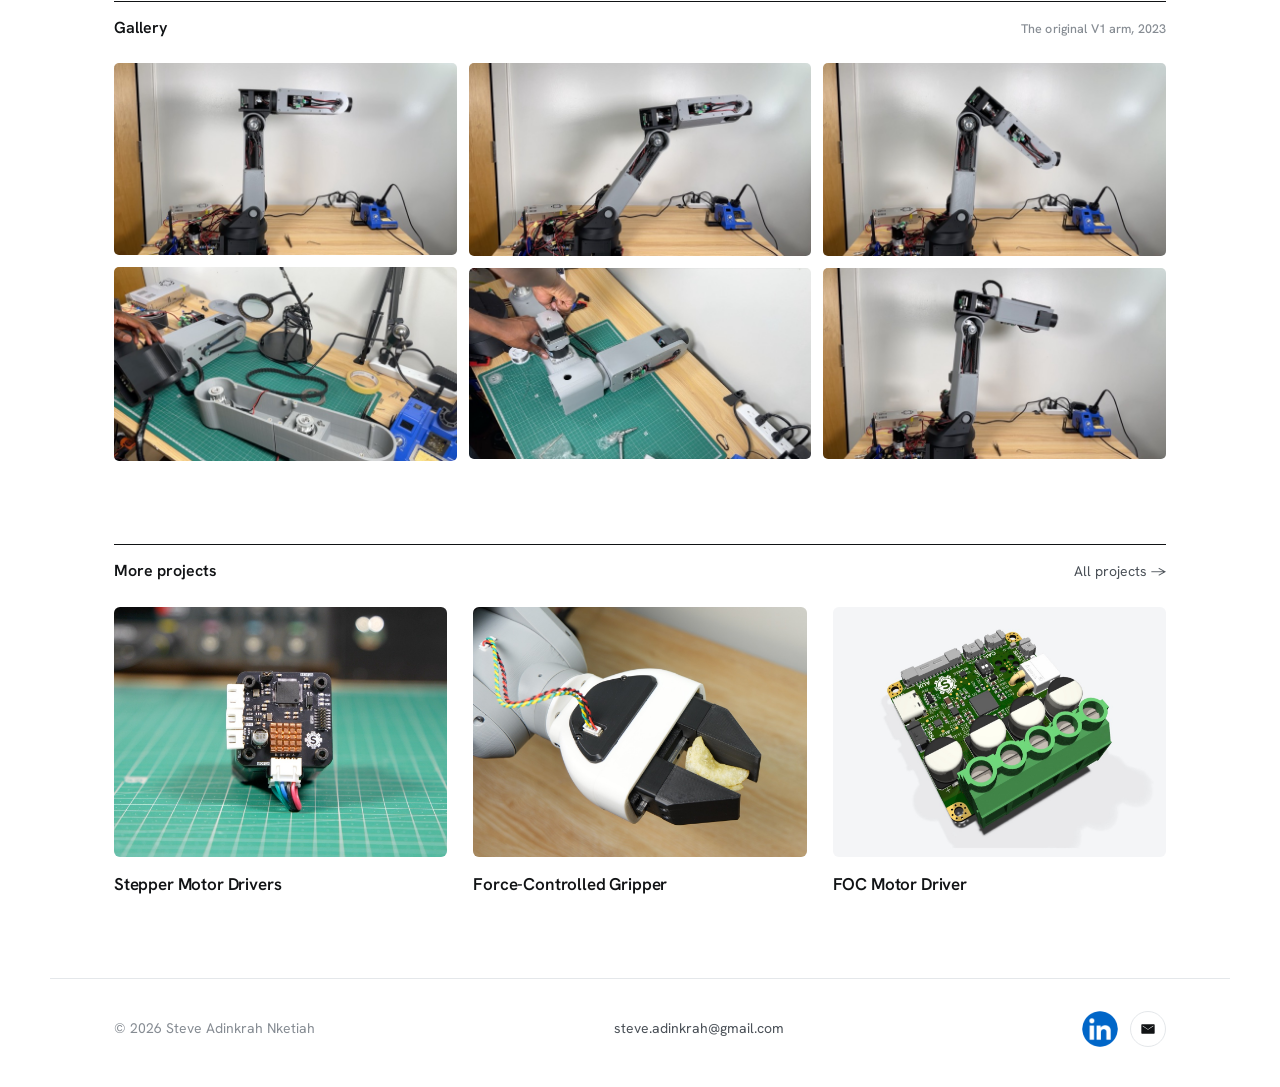
==== commit 698b1bdf: "Version assets to avoid stale cache, rename Ryder, match section headings" ====
--- a/projects/6dof-robot-arm/index.html
+++ b/projects/6dof-robot-arm/index.html
@@ -8,7 +8,7 @@
 <link rel="preconnect" href="https://fonts.googleapis.com">
 <link rel="preconnect" href="https://fonts.gstatic.com" crossorigin>
 <link rel="stylesheet" href="https://fonts.googleapis.com/css2?family=Hanken+Grotesk:wght@400;500;600;700&display=swap">
-<link rel="stylesheet" href="../../assets/css/style.css">
+<link rel="stylesheet" href="../../assets/css/style.css?v=20261004">
 <link rel="icon" href="../../assets/img/favicon.svg" type="image/svg+xml">
 <style>
   .scope .cell video { aspect-ratio: 2928 / 2160; object-fit: cover; }
@@ -278,6 +278,6 @@
   </div>
 </footer>
 
-<script src="../../assets/js/site.js"></script>
+<script src="../../assets/js/site.js?v=20261004"></script>
 </body>
 </html>
--- a/assets/css/style.css
+++ b/assets/css/style.css
@@ -94,9 +94,9 @@
 .home-hero p.looking { margin-top: 12px; color: var(--ink); font-weight: 500; font-size: 16px; }
 
 .experience { max-width: var(--wrap); margin: 0 auto; padding: 8px var(--gut) 64px; }
-.experience h2 { font-size: 15px; font-weight: 600; margin: 0 0 20px; }
+.experience h2 { font-size: 24px; font-weight: 600; letter-spacing: -.015em; margin: 0 0 24px; }
 .jobs { display: grid; grid-template-columns: repeat(3, minmax(0, 1fr)); gap: 16px; }
-@media (max-width: 760px) { .jobs { grid-template-columns: 1fr; } }
+@media (max-width: 560px) { .jobs { grid-template-columns: 1fr; } }
 .job { display: grid; gap: 4px; align-content: start; padding: 22px 24px; border: 1px solid var(--rule); border-radius: 8px; }
 .job .logo { height: 40px; display: flex; align-items: center; margin-bottom: 14px; }
 .job .logo img { width: auto; max-width: 100%; }
@@ -106,7 +106,7 @@
 
 .projects { max-width: var(--wrap); margin: 0 auto; padding: 8px var(--gut) 80px; }
 .projects-head { display: flex; justify-content: space-between; align-items: center; gap: 16px; flex-wrap: wrap; margin-bottom: 24px; }
-.projects-head h2 { font-size: 15px; font-weight: 600; margin: 0; }
+.projects-head h2 { font-size: 24px; font-weight: 600; letter-spacing: -.015em; margin: 0; }
 .filters { display: flex; gap: 8px; flex-wrap: wrap; }
 .pill {
   font: 500 13.5px/1 var(--font); padding: 8px 13px; border-radius: 999px;
